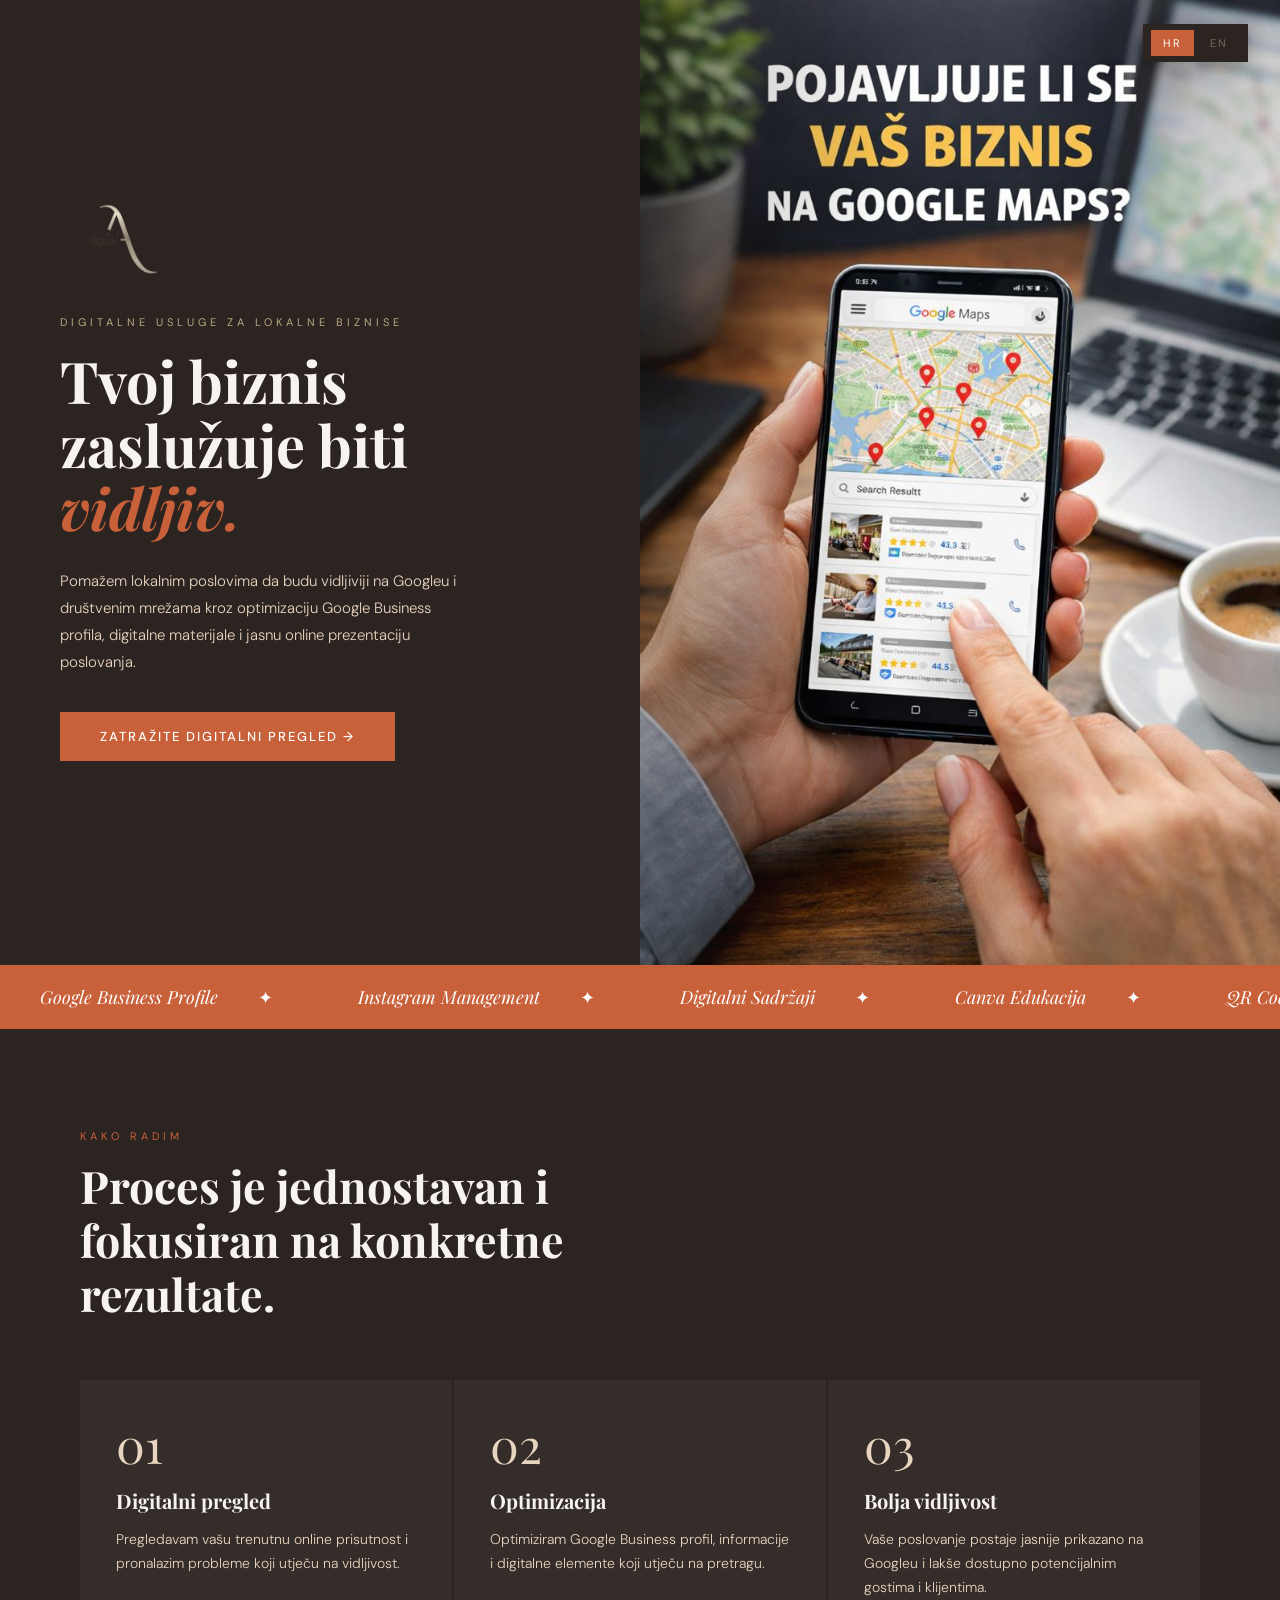
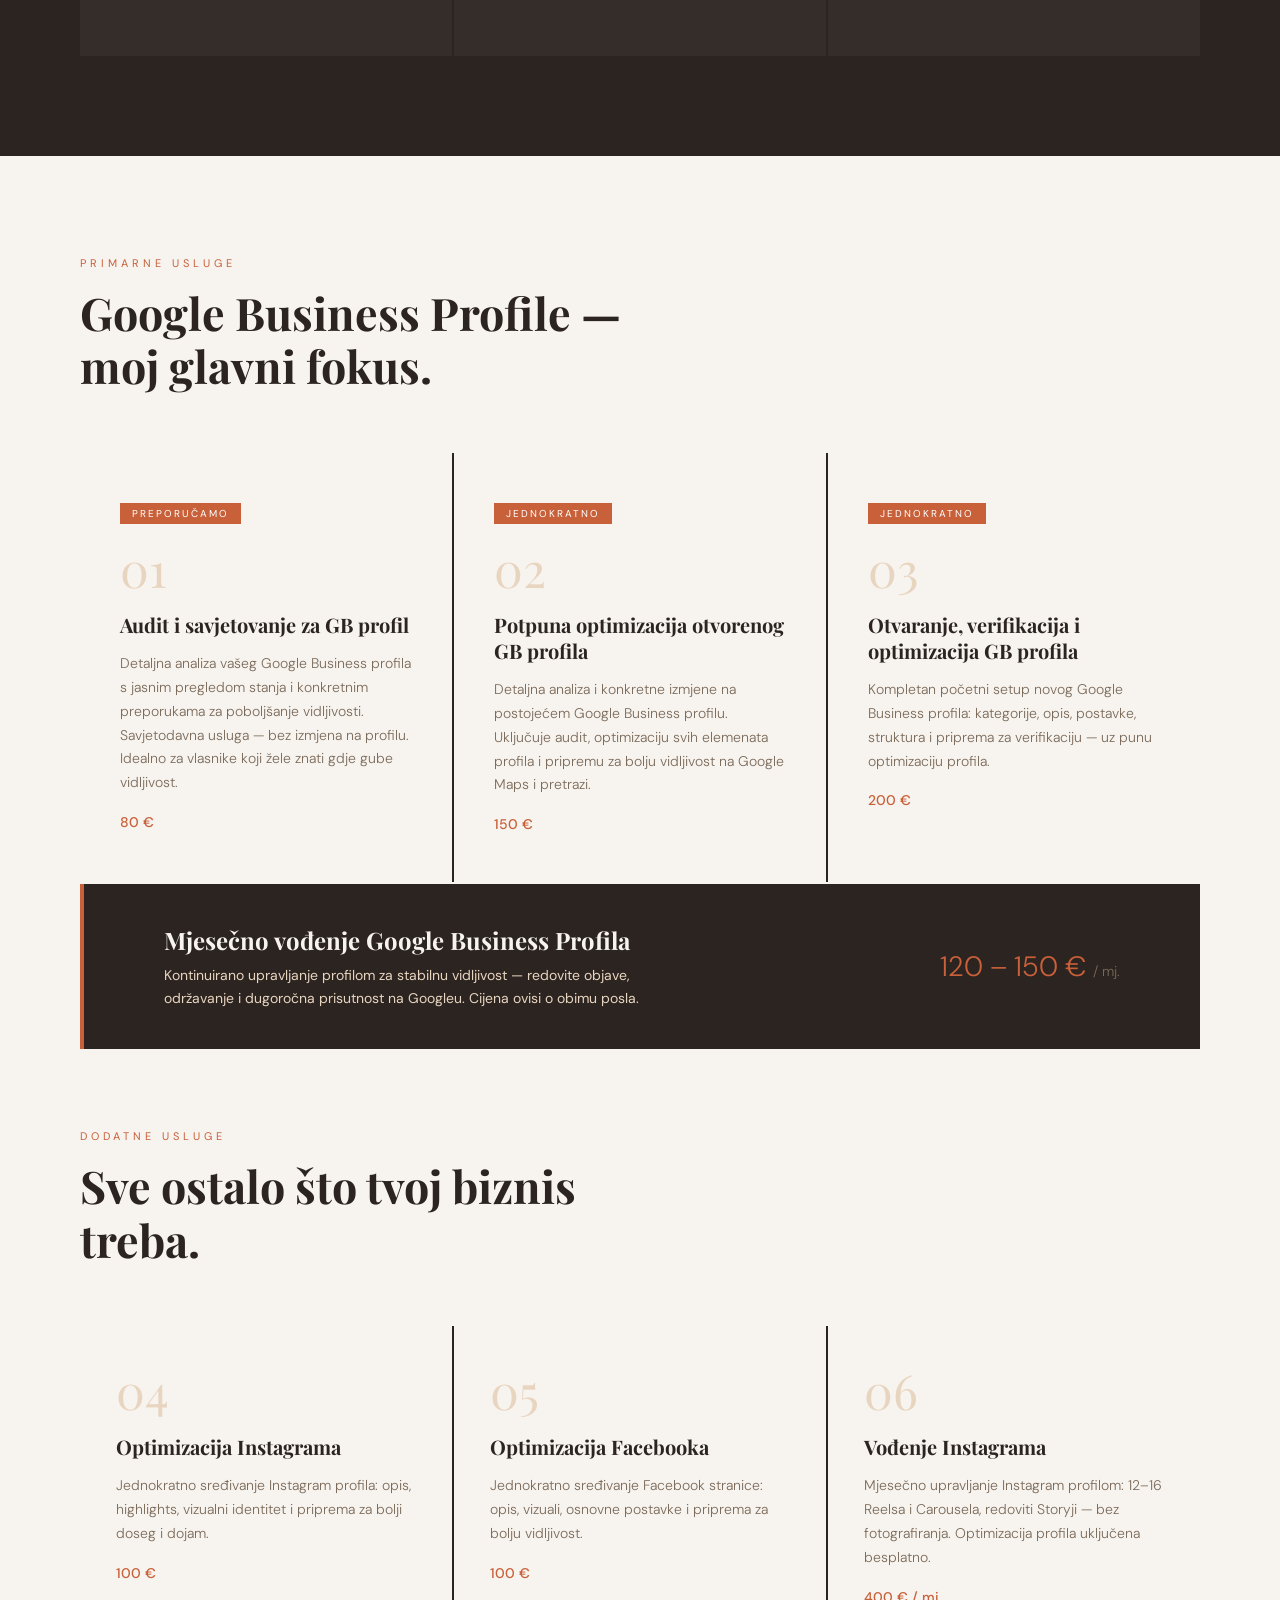
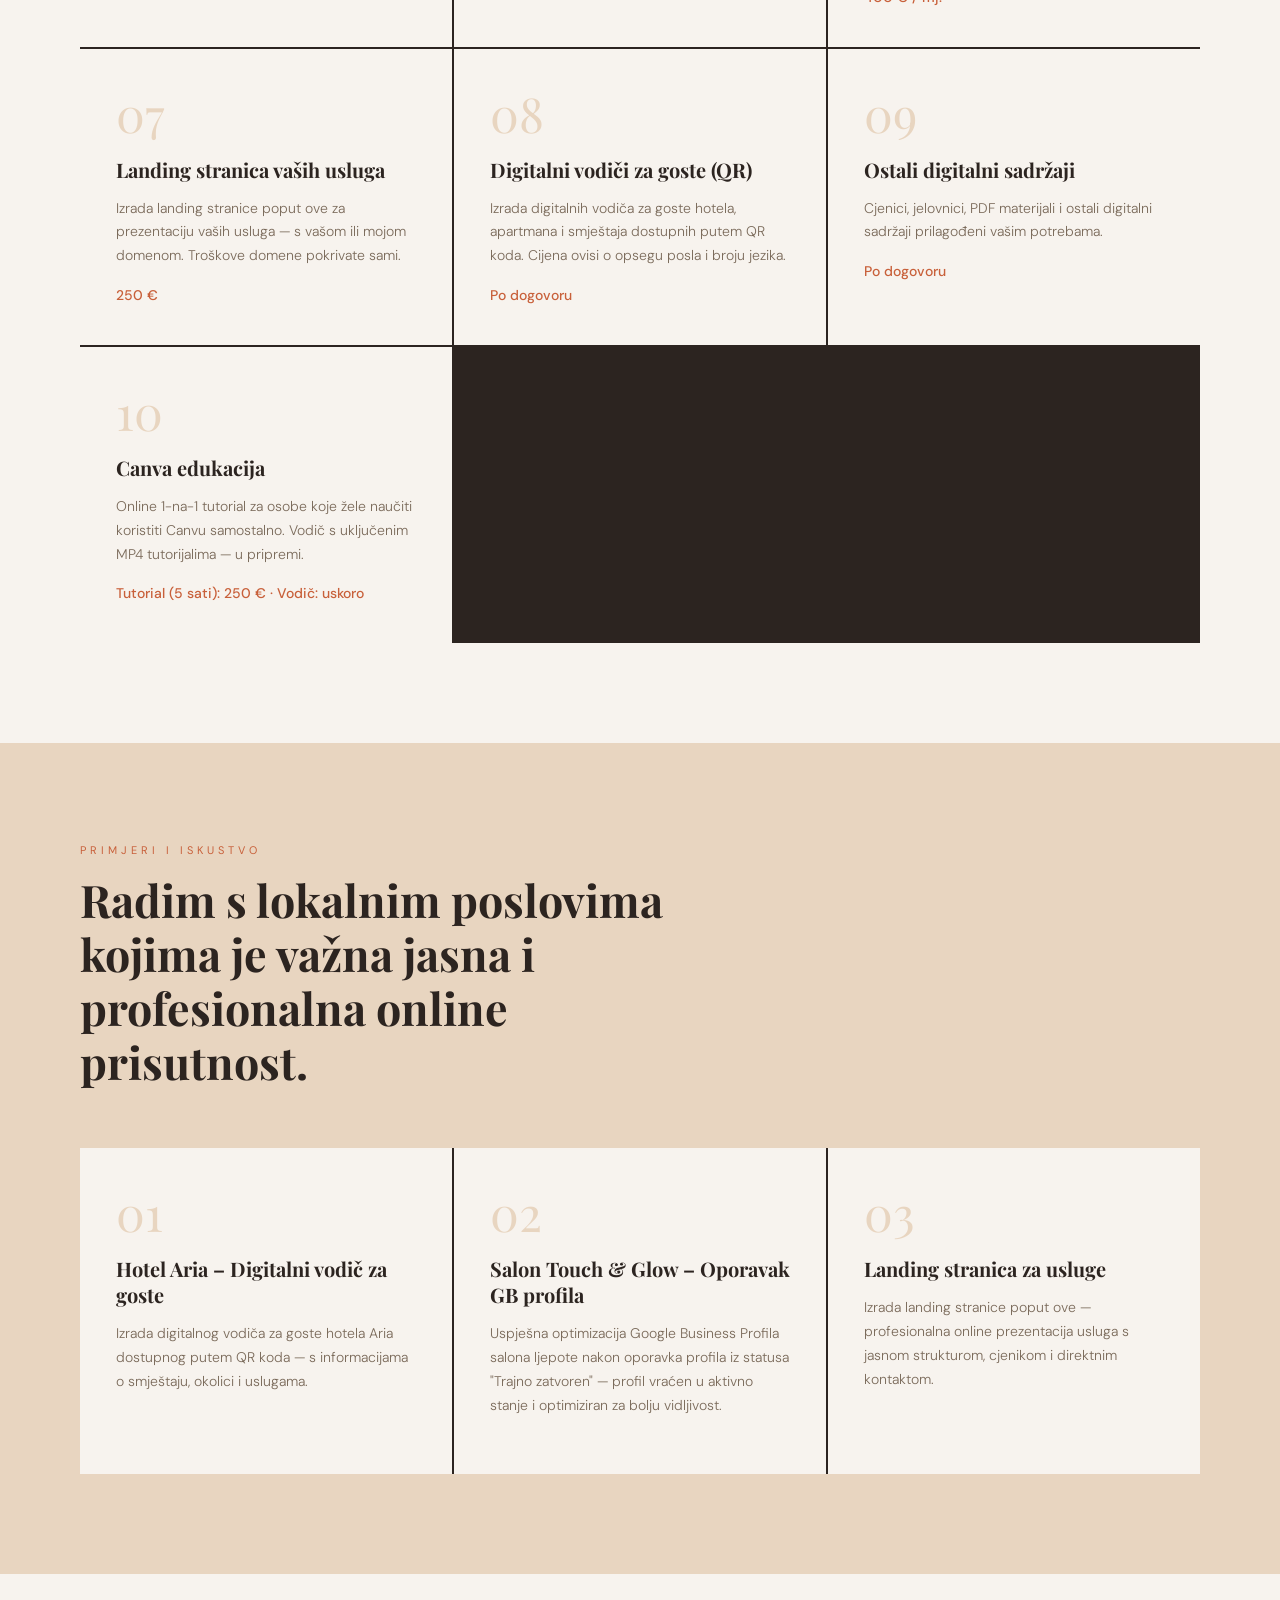
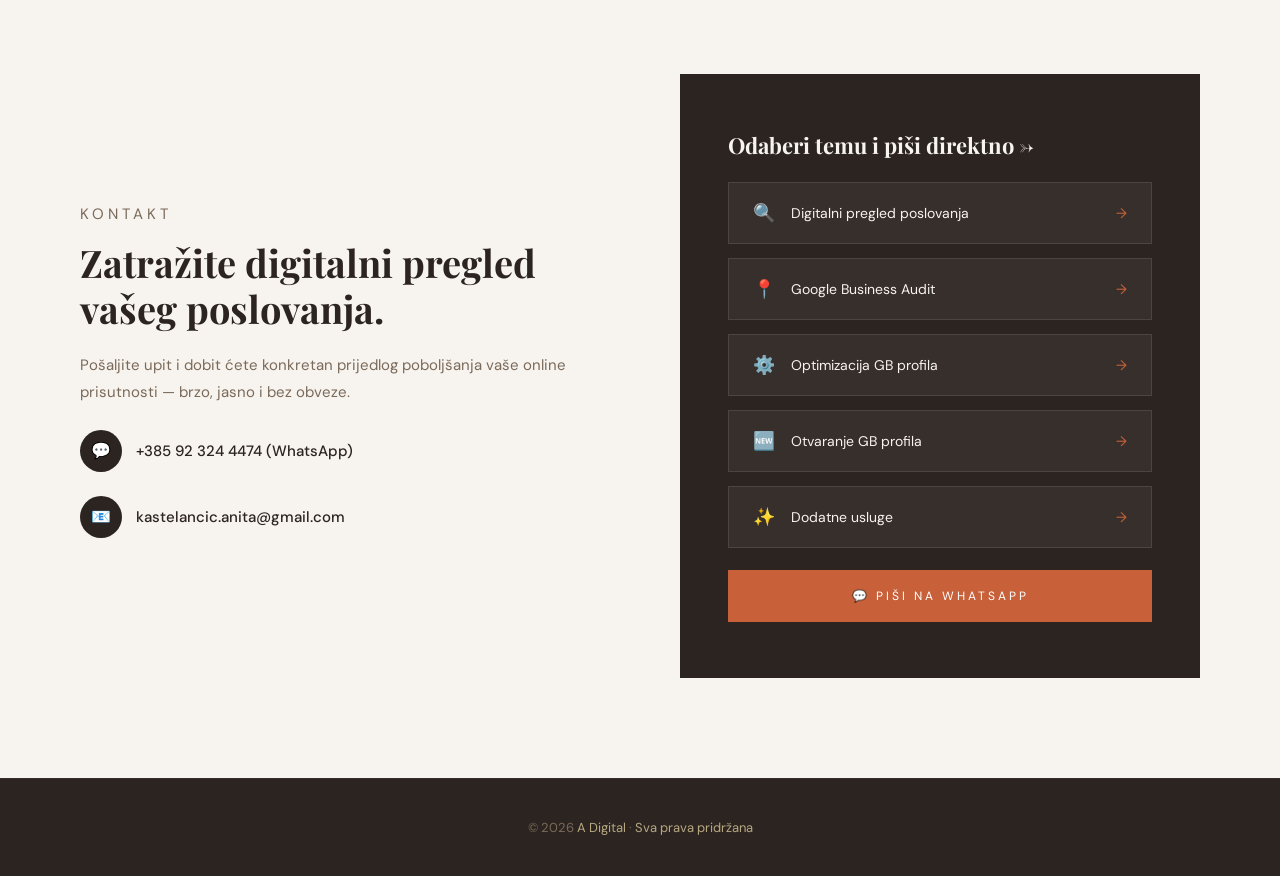
==== index.html @ 877445ab "Update index.html" ====
<!DOCTYPE html>
<html lang="hr">
<head>
<meta charset="UTF-8">
<meta name="viewport" content="width=device-width, initial-scale=1.0">
<title>A Digital | Digitalne usluge za lokalne biznise</title>
<link href="https://fonts.googleapis.com/css2?family=Playfair+Display:ital,wght@0,400;0,700;1,400&family=DM+Sans:wght@300;400;500&display=swap" rel="stylesheet">
<style>
  :root {
    --cream: #F7F3EE;
    --dark: #2C2420;
    --terracotta: #C8603A;
    --warm: #E8D5C0;
    --muted: #7A6A5A;
    --gold: #B8A882;
  }
  * { margin:0; padding:0; box-sizing:border-box; }
  body { font-family:"DM Sans",sans-serif; background:var(--cream); color:var(--dark); overflow-x:hidden; }

  .lang-switcher { position:fixed; top:24px; right:32px; z-index:999; display:flex; gap:4px; background:var(--dark); padding:6px 8px; box-shadow:0 4px 20px rgba(0,0,0,0.3); }
  .lang-btn { background:none; border:none; color:var(--muted); font-family:"DM Sans",sans-serif; font-size:11px; letter-spacing:2px; text-transform:uppercase; cursor:pointer; padding:6px 12px; transition:all 0.2s ease; }
  .lang-btn.active { background:var(--terracotta); color:white; }
  .lang-btn:hover:not(.active) { color:var(--cream); }

  .hero { min-height:100vh; display:grid; grid-template-columns:1fr 1fr; overflow:hidden; }
  .hero-left { background:var(--dark); display:flex; flex-direction:column; justify-content:center; padding:80px 60px; position:relative; animation:slideInLeft 1s ease forwards; }
  .hero-left::after { content:""; position:absolute; right:-40px; top:0; width:80px; height:100%; background:var(--dark); clip-path:polygon(0 0, 0 100%, 100% 100%); z-index:2; }
  .logo-wrap { margin-bottom:36px; opacity:0; animation:fadeUp 0.8s ease 0.2s forwards; }
  .logo-wrap img { height:70px; width:auto; }
  .eyebrow { font-size:11px; letter-spacing:4px; text-transform:uppercase; color:var(--gold); margin-bottom:20px; opacity:0; animation:fadeUp 0.8s ease 0.3s forwards; }
  .hero-title { font-family:"Playfair Display",serif; font-size:clamp(36px,4.5vw,64px); color:var(--cream); line-height:1.1; margin-bottom:28px; opacity:0; animation:fadeUp 0.8s ease 0.5s forwards; }
  .hero-title em { color:var(--terracotta); font-style:italic; }
  .hero-intro { font-size:15px; color:var(--warm); line-height:1.8; max-width:400px; margin-bottom:36px; font-weight:300; opacity:0; animation:fadeUp 0.8s ease 0.7s forwards; }
  .hero-cta { display:inline-block; background:var(--terracotta); color:white; padding:16px 40px; font-size:13px; letter-spacing:2px; text-transform:uppercase; text-decoration:none; font-weight:500; transition:all 0.3s ease; align-self:flex-start; opacity:0; animation:fadeUp 0.8s ease 0.9s forwards; }
  .hero-cta:hover { background:var(--cream); color:var(--dark); }
  .hero-right { position:relative; overflow:hidden; }
  .hero-right img { width:100%; height:100%; object-fit:cover; object-position:center; }
  .hero-right::after { content:""; position:absolute; inset:0; background:linear-gradient(to right, rgba(44,36,32,0.3) 0%, transparent 40%); }

  .strip { background:var(--terracotta); padding:20px 0; overflow:hidden; white-space:nowrap; }
  .strip-inner { display:inline-block; animation:scroll 22s linear infinite; font-family:"Playfair Display",serif; font-size:18px; color:white; font-style:italic; }
  .strip-inner span { margin:0 40px; }
  .strip-inner span::after { content:"✦"; margin-left:40px; font-style:normal; }

  .section { padding:100px 80px; }
  .section-label { font-size:11px; letter-spacing:4px; text-transform:uppercase; color:var(--terracotta); margin-bottom:16px; }
  .section-title { font-family:"Playfair Display",serif; font-size:clamp(28px,3.5vw,46px); line-height:1.2; margin-bottom:60px; max-width:600px; }

  .services-grid { display:grid; grid-template-columns:repeat(3,1fr); gap:2px; background:var(--dark); }
  .service-card { background:var(--cream); padding:40px 36px; transition:all 0.3s ease; position:relative; overflow:hidden; }
  .service-card::before { content:""; position:absolute; bottom:0; left:0; width:0; height:3px; background:var(--terracotta); transition:width 0.4s ease; }
  .service-card:hover::before { width:100%; }
  .service-card:hover { background:var(--dark); color:var(--cream); }
  .service-card:hover .service-desc { color:var(--warm); }
  .service-card:hover .service-num { color:var(--terracotta); }
  .service-num { font-family:"Playfair Display",serif; font-size:48px; color:var(--warm); line-height:1; margin-bottom:20px; transition:color 0.3s; }
  .service-name { font-family:"Playfair Display",serif; font-size:20px; margin-bottom:14px; line-height:1.3; }
  .service-desc { font-size:14px; line-height:1.7; color:var(--muted); font-weight:300; transition:color 0.3s; margin-bottom:16px; }
  .service-price { font-size:14px; color:var(--terracotta); font-weight:500; }

  .primary-grid { display:grid; grid-template-columns:repeat(3,1fr); gap:2px; background:var(--dark); margin-bottom:2px; }
  .primary-card { background:var(--cream); padding:48px 40px; transition:all 0.3s ease; position:relative; overflow:hidden; }
  .primary-card::before { content:""; position:absolute; bottom:0; left:0; width:0; height:3px; background:var(--terracotta); transition:width 0.4s ease; }
  .primary-card:hover::before { width:100%; }
  .primary-card:hover { background:var(--dark); color:var(--cream); }
  .primary-card:hover .service-desc { color:var(--warm); }
  .primary-card:hover .service-num { color:var(--terracotta); }
  .primary-badge { display:inline-block; background:var(--terracotta); color:white; font-size:10px; letter-spacing:2px; text-transform:uppercase; padding:4px 12px; margin-bottom:20px; }

  .monthly-highlight { background:var(--dark); padding:40px 80px; display:flex; justify-content:space-between; align-items:center; flex-wrap:wrap; gap:24px; border-left:4px solid var(--terracotta); margin-bottom:2px; }
  .monthly-highlight h3 { font-family:"Playfair Display",serif; font-size:24px; color:var(--cream); }
  .monthly-highlight p { font-size:14px; color:var(--warm); margin-top:8px; max-width:500px; line-height:1.6; }
  .monthly-price { font-size:28px; color:var(--terracotta); font-weight:300; white-space:nowrap; }
  .monthly-price span { font-size:14px; color:var(--muted); }

  .dark-grid { display:grid; grid-template-columns:repeat(3,1fr); gap:2px; background:var(--dark); }
  .dark-card { background:rgba(255,255,255,0.04); padding:40px 36px; transition:all 0.3s ease; position:relative; overflow:hidden; }
  .dark-card::before { content:""; position:absolute; bottom:0; left:0; width:0; height:3px; background:var(--terracotta); transition:width 0.4s ease; }
  .dark-card:hover::before { width:100%; }
  .dark-card:hover { background:rgba(255,255,255,0.08); }
  .dark-card .service-desc { color:var(--warm); }

  .contact-section { padding:100px 80px; display:grid; grid-template-columns:1fr 1fr; gap:80px; align-items:center; }
  .contact-info h3 { font-family:"Playfair Display",serif; font-size:38px; line-height:1.2; margin-bottom:20px; }
  .contact-info p { color:var(--muted); font-size:15px; line-height:1.8; margin-bottom:12px; }
  .contact-detail { display:flex; align-items:center; gap:14px; font-size:15px; margin-bottom:12px; }
  .contact-detail .ci-icon { width:42px; height:42px; background:var(--dark); border-radius:50%; display:flex; align-items:center; justify-content:center; font-size:16px; flex-shrink:0; }
  .contact-detail a { color:var(--dark); text-decoration:none; font-weight:500; }
  .contact-detail a:hover { color:var(--terracotta); }
  .contact-form { background:var(--dark); padding:56px 48px; display:flex; flex-direction:column; gap:14px; }
  .form-title { font-family:"Playfair Display",serif; font-size:22px; color:var(--cream); margin-bottom:8px; }
  .wa-link { display:flex; align-items:center; gap:16px; background:rgba(255,255,255,0.05); border:1px solid rgba(255,255,255,0.1); padding:18px 24px; color:var(--cream); text-decoration:none; transition:border-color 0.3s; font-size:14px; }
  .wa-link:hover { border-color:var(--terracotta); }
  .wa-link .arrow { margin-left:auto; color:var(--terracotta); }
  .wa-main { display:block; text-align:center; background:var(--terracotta); color:white; padding:18px; font-size:12px; letter-spacing:3px; text-transform:uppercase; text-decoration:none; margin-top:8px; transition:all 0.3s; }
  .wa-main:hover { background:var(--cream); color:var(--dark); }

  footer { background:var(--dark); color:var(--muted); text-align:center; padding:40px; font-size:13px; border-top:1px solid rgba(255,255,255,0.05); }
  footer span { color:var(--gold); }

  @keyframes slideInLeft { from { opacity:0; transform:translateX(-30px); } to { opacity:1; transform:translateX(0); } }
  @keyframes fadeUp { from { opacity:0; transform:translateY(20px); } to { opacity:1; transform:translateY(0); } }
  @keyframes scroll { from { transform:translateX(0); } to { transform:translateX(-50%); } }

  @media (max-width:900px) {
    .hero { grid-template-columns:1fr; position:relative; }
    .hero-right { position:absolute; inset:0; z-index:0; display:block !important; }
    .hero-right img { width:100%; height:100%; object-fit:cover; }
    .hero-right::after { content:""; position:absolute; inset:0; background:rgba(44,36,32,0.82); }
    .hero-left { position:relative; z-index:1; padding:100px 28px 60px; }
    .hero-left::after { display:none; }
    .primary-grid, .services-grid, .dark-grid { grid-template-columns:1fr; }
    .contact-section { grid-template-columns:1fr; }
    .monthly-highlight { padding:32px 24px; flex-direction:column; }
    .section { padding:60px 24px; }
    .contact-section { padding:60px 24px; }
    .lang-switcher { top:16px; right:16px; }
  }
</style>
</head>
<body>

<div class="lang-switcher">
  <button class="lang-btn active" onclick="setLang('hr')">HR</button>
  <button class="lang-btn" onclick="setLang('en')">EN</button>
</div>

<!-- HERO -->
<section class="hero">
  <div class="hero-left">
    <div class="logo-wrap"><img src="[data-uri]" alt="A Digital logo"></div>
    <p class="eyebrow" data-hr="Digitalne usluge za lokalne biznise" data-en="Digital services for local businesses">Digitalne usluge za lokalne biznise</p>
    <h1 class="hero-title" data-hr="Tvoj biznis<br>zaslužuje biti<br><em>vidljiv.</em>" data-en="Your business<br>deserves to be<br><em>visible.</em>">Tvoj biznis<br>zaslužuje biti<br><em>vidljiv.</em></h1>
    <p class="hero-intro" data-hr="Pomažem lokalnim poslovima da budu vidljiviji na Googleu i društvenim mrežama kroz optimizaciju Google Business profila, digitalne materijale i jasnu online prezentaciju poslovanja." data-en="I help local businesses become more visible on Google and social media through Google Business Profile optimisation, digital materials and clear online business presentation.">Pomažem lokalnim poslovima da budu vidljiviji na Googleu i društvenim mrežama kroz optimizaciju Google Business profila, digitalne materijale i jasnu online prezentaciju poslovanja.</p>
    <a href="https://wa.me/385923244474?text=Zdravo!%20Zanima%20me%20digitalni%20pregled%20mog%20poslovanja." data-en-href="https://wa.me/385923244474?text=Hello!%20I%27m%20interested%20in%20a%20digital%20review%20of%20my%20business." target="_blank" class="hero-cta" data-hr="Zatražite digitalni pregled →" data-en="Request a digital review →">Zatražite digitalni pregled →</a>
  </div>
  <div class="hero-right">
    <img src="[data-uri]" alt="Google Maps na mobitelu">
  </div>
</section>

<!-- STRIP -->
<div class="strip">
  <div class="strip-inner">
    <span data-hr="Google Business Profile" data-en="Google Business Profile">Google Business Profile</span>
    <span data-hr="Instagram Management" data-en="Instagram Management">Instagram Management</span>
    <span data-hr="Digitalni Sadržaji" data-en="Digital Content">Digitalni Sadržaji</span>
    <span data-hr="Canva Edukacija" data-en="Canva Education">Canva Edukacija</span>
    <span data-hr="QR Code Materijali" data-en="QR Code Materials">QR Code Materijali</span>
    <span data-hr="Google Business Profile" data-en="Google Business Profile">Google Business Profile</span>
    <span data-hr="Instagram Management" data-en="Instagram Management">Instagram Management</span>
    <span data-hr="Digitalni Sadržaji" data-en="Digital Content">Digitalni Sadržaji</span>
    <span data-hr="Canva Edukacija" data-en="Canva Education">Canva Edukacija</span>
    <span data-hr="QR Code Materijali" data-en="QR Code Materials">QR Code Materijali</span>
  </div>
</div>

<!-- KAKO RADIM -->
<section class="section" style="background:var(--dark); color:var(--cream);">
  <p class="section-label" style="color:var(--terracotta);" data-hr="Kako radim" data-en="How I work">Kako radim</p>
  <h2 class="section-title" style="color:var(--cream);" data-hr="Proces je jednostavan i fokusiran na konkretne rezultate." data-en="The process is simple and focused on concrete results.">Proces je jednostavan i fokusiran na konkretne rezultate.</h2>
  <div class="dark-grid">
    <div class="dark-card">
      <div class="service-num">01</div>
      <h3 class="service-name" style="color:var(--cream);" data-hr="Digitalni pregled" data-en="Digital review">Digitalni pregled</h3>
      <p class="service-desc" data-hr="Pregledavam vašu trenutnu online prisutnost i pronalazim probleme koji utječu na vidljivost." data-en="I review your current online presence and identify issues that affect your visibility.">Pregledavam vašu trenutnu online prisutnost i pronalazim probleme koji utječu na vidljivost.</p>
    </div>
    <div class="dark-card">
      <div class="service-num">02</div>
      <h3 class="service-name" style="color:var(--cream);" data-hr="Optimizacija" data-en="Optimisation">Optimizacija</h3>
      <p class="service-desc" data-hr="Optimiziram Google Business profil, informacije i digitalne elemente koji utječu na pretragu." data-en="I optimise your Google Business profile, information and digital elements that affect search results.">Optimiziram Google Business profil, informacije i digitalne elemente koji utječu na pretragu.</p>
    </div>
    <div class="dark-card">
      <div class="service-num">03</div>
      <h3 class="service-name" style="color:var(--cream);" data-hr="Bolja vidljivost" data-en="Better visibility">Bolja vidljivost</h3>
      <p class="service-desc" data-hr="Vaše poslovanje postaje jasnije prikazano na Googleu i lakše dostupno potencijalnim gostima i klijentima." data-en="Your business becomes more clearly displayed on Google and more easily accessible to potential guests and clients.">Vaše poslovanje postaje jasnije prikazano na Googleu i lakše dostupno potencijalnim gostima i klijentima.</p>
    </div>
  </div>
</section>

<!-- PRIMARNE USLUGE -->
<section class="section" id="usluge">
  <p class="section-label" data-hr="Primarne usluge" data-en="Primary services">Primarne usluge</p>
  <h2 class="section-title" data-hr="Google Business Profile —<br>moj glavni fokus." data-en="Google Business Profile —<br>my main focus.">Google Business Profile —<br>moj glavni fokus.</h2>

  <div class="primary-grid">
    <div class="primary-card">
      <span class="primary-badge" data-hr="Preporučamo" data-en="Recommended">Preporučamo</span>
      <div class="service-num">01</div>
      <h3 class="service-name" data-hr="Audit i savjetovanje za GB profil" data-en="GB profile audit & consultation">Audit i savjetovanje za GB profil</h3>
      <p class="service-desc" data-hr="Detaljna analiza vašeg Google Business profila s jasnim pregledom stanja i konkretnim preporukama za poboljšanje vidljivosti. Savjetodavna usluga — bez izmjena na profilu. Idealno za vlasnike koji žele znati gdje gube vidljivost." data-en="Detailed analysis of your Google Business profile with a clear overview and concrete recommendations for improving visibility. Advisory service — no changes to profile. Ideal for owners who want to know where they are losing visibility.">Detaljna analiza vašeg Google Business profila s jasnim pregledom stanja i konkretnim preporukama za poboljšanje vidljivosti. Savjetodavna usluga — bez izmjena na profilu. Idealno za vlasnike koji žele znati gdje gube vidljivost.</p>
      <span class="service-price">80 €</span>
    </div>
    <div class="primary-card">
      <span class="primary-badge" data-hr="Jednokratno" data-en="One-time">Jednokratno</span>
      <div class="service-num">02</div>
      <h3 class="service-name" data-hr="Potpuna optimizacija otvorenog GB profila" data-en="Full optimisation of existing GB profile">Potpuna optimizacija otvorenog GB profila</h3>
      <p class="service-desc" data-hr="Detaljna analiza i konkretne izmjene na postojećem Google Business profilu. Uključuje audit, optimizaciju svih elemenata profila i pripremu za bolju vidljivost na Google Maps i pretrazi." data-en="Detailed analysis and concrete changes to your existing Google Business profile. Includes audit, optimisation of all profile elements and preparation for better visibility on Google Maps and Search.">Detaljna analiza i konkretne izmjene na postojećem Google Business profilu. Uključuje audit, optimizaciju svih elemenata profila i pripremu za bolju vidljivost na Google Maps i pretrazi.</p>
      <span class="service-price">150 €</span>
    </div>
    <div class="primary-card">
      <span class="primary-badge" data-hr="Jednokratno" data-en="One-time">Jednokratno</span>
      <div class="service-num">03</div>
      <h3 class="service-name" data-hr="Otvaranje, verifikacija i optimizacija GB profila" data-en="GB profile setup, verification & optimisation">Otvaranje, verifikacija i optimizacija GB profila</h3>
      <p class="service-desc" data-hr="Kompletan početni setup novog Google Business profila: kategorije, opis, postavke, struktura i priprema za verifikaciju — uz punu optimizaciju profila." data-en="Complete initial setup of a new Google Business profile: categories, description, settings, structure and preparation for verification — including full profile optimisation.">Kompletan početni setup novog Google Business profila: kategorije, opis, postavke, struktura i priprema za verifikaciju — uz punu optimizaciju profila.</p>
      <span class="service-price">200 €</span>
    </div>
  </div>

  <div class="monthly-highlight">
    <div>
      <h3 data-hr="Mjesečno vođenje Google Business Profila" data-en="Monthly Google Business Profile management">Mjesečno vođenje Google Business Profila</h3>
      <p data-hr="Kontinuirano upravljanje profilom za stabilnu vidljivost — redovite objave, održavanje i dugoročna prisutnost na Googleu. Cijena ovisi o obimu posla." data-en="Ongoing profile management for stable visibility — regular posts, maintenance and long-term Google presence. Price depends on scope of work.">Kontinuirano upravljanje profilom za stabilnu vidljivost — redovite objave, održavanje i dugoročna prisutnost na Googleu. Cijena ovisi o obimu posla.</p>
    </div>
    <div class="monthly-price">120 – 150 € <span data-hr="/ mj." data-en="/ mo.">/&nbsp;mj.</span></div>
  </div>

  <p class="section-label" style="margin-top:80px;" data-hr="Dodatne usluge" data-en="Additional services">Dodatne usluge</p>
  <h2 class="section-title" data-hr="Sve ostalo što tvoj biznis treba." data-en="Everything else your business needs.">Sve ostalo što tvoj biznis treba.</h2>

  <div class="services-grid">
    <div class="service-card">
      <div class="service-num">04</div>
      <h3 class="service-name" data-hr="Optimizacija Instagrama" data-en="Instagram optimisation">Optimizacija Instagrama</h3>
      <p class="service-desc" data-hr="Jednokratno sređivanje Instagram profila: opis, highlights, vizualni identitet i priprema za bolji doseg i dojam." data-en="One-time Instagram profile tidy-up: bio, highlights, visual identity and preparation for better reach and impression.">Jednokratno sređivanje Instagram profila: opis, highlights, vizualni identitet i priprema za bolji doseg i dojam.</p>
      <span class="service-price">100 €</span>
    </div>
    <div class="service-card">
      <div class="service-num">05</div>
      <h3 class="service-name" data-hr="Optimizacija Facebooka" data-en="Facebook optimisation">Optimizacija Facebooka</h3>
      <p class="service-desc" data-hr="Jednokratno sređivanje Facebook stranice: opis, vizuali, osnovne postavke i priprema za bolju vidljivost." data-en="One-time Facebook page tidy-up: description, visuals, basic settings and preparation for better visibility.">Jednokratno sređivanje Facebook stranice: opis, vizuali, osnovne postavke i priprema za bolju vidljivost.</p>
      <span class="service-price">100 €</span>
    </div>
    <div class="service-card">
      <div class="service-num">06</div>
      <h3 class="service-name" data-hr="Vođenje Instagrama" data-en="Instagram management">Vođenje Instagrama</h3>
      <p class="service-desc" data-hr="Mjesečno upravljanje Instagram profilom: 12–16 Reelsa i Carousela, redoviti Storyji — bez fotografiranja. Optimizacija profila uključena besplatno." data-en="Monthly Instagram profile management: 12–16 Reels and Carousels, regular Stories — no photography. Profile optimisation included free.">Mjesečno upravljanje Instagram profilom: 12–16 Reelsa i Carousela, redoviti Storyji — bez fotografiranja. Optimizacija profila uključena besplatno.</p>
      <span class="service-price" data-hr="400 € / mj." data-en="400 € / mo.">400 € / mj.</span>
    </div>
    <div class="service-card">
      <div class="service-num">07</div>
      <h3 class="service-name" data-hr="Landing stranica vaših usluga" data-en="Landing page for your services">Landing stranica vaših usluga</h3>
      <p class="service-desc" data-hr="Izrada landing stranice poput ove za prezentaciju vaših usluga — s vašom ili mojom domenom. Troškove domene pokrivate sami." data-en="Creating a landing page like this one for presenting your services — with your domain or mine. Domain costs are covered by you.">Izrada landing stranice poput ove za prezentaciju vaših usluga — s vašom ili mojom domenom. Troškove domene pokrivate sami.</p>
      <span class="service-price">250 €</span>
    </div>
    <div class="service-card">
      <div class="service-num">08</div>
      <h3 class="service-name" data-hr="Digitalni vodiči za goste (QR)" data-en="Digital guest guides (QR)">Digitalni vodiči za goste (QR)</h3>
      <p class="service-desc" data-hr="Izrada digitalnih vodiča za goste hotela, apartmana i smještaja dostupnih putem QR koda. Cijena ovisi o opsegu posla i broju jezika." data-en="Creating digital guides for hotel, apartment and accommodation guests, accessible via QR code. Price depends on scope and number of languages.">Izrada digitalnih vodiča za goste hotela, apartmana i smještaja dostupnih putem QR koda. Cijena ovisi o opsegu posla i broju jezika.</p>
      <span class="service-price" data-hr="Po dogovoru" data-en="On request">Po dogovoru</span>
    </div>
    <div class="service-card">
      <div class="service-num">09</div>
      <h3 class="service-name" data-hr="Ostali digitalni sadržaji" data-en="Other digital content">Ostali digitalni sadržaji</h3>
      <p class="service-desc" data-hr="Cjenici, jelovnici, PDF materijali i ostali digitalni sadržaji prilagođeni vašim potrebama." data-en="Price lists, menus, PDF materials and other digital content tailored to your needs.">Cjenici, jelovnici, PDF materijali i ostali digitalni sadržaji prilagođeni vašim potrebama.</p>
      <span class="service-price" data-hr="Po dogovoru" data-en="On request">Po dogovoru</span>
    </div>
    <div class="service-card">
      <div class="service-num">10</div>
      <h3 class="service-name" data-hr="Canva edukacija" data-en="Canva education">Canva edukacija</h3>
      <p class="service-desc" data-hr="Online 1-na-1 tutorial za osobe koje žele naučiti koristiti Canvu samostalno. Vodič s uključenim MP4 tutorijalima — u pripremi." data-en="Online 1-on-1 tutorial for people who want to learn Canva independently. Guide with included MP4 tutorials — coming soon.">Online 1-na-1 tutorial za osobe koje žele naučiti koristiti Canvu samostalno. Vodič s uključenim MP4 tutorijalima — u pripremi.</p>
      <span class="service-price" data-hr="Tutorial (5 sati): 250 € · Vodič: uskoro" data-en="Tutorial (5 hrs): 250 € · Guide: coming soon">Tutorial (5 sati): 250 € · Vodič: uskoro</span>
    </div>
  </div>
</section>

<!-- PRIMJERI I ISKUSTVO -->
<section class="section" style="background:var(--warm);" id="primjeri">
  <p class="section-label" data-hr="Primjeri i iskustvo" data-en="Examples & experience">Primjeri i iskustvo</p>
  <h2 class="section-title" data-hr="Radim s lokalnim poslovima kojima je važna jasna i profesionalna online prisutnost." data-en="I work with local businesses for whom a clear and professional online presence matters.">Radim s lokalnim poslovima kojima je važna jasna i profesionalna online prisutnost.</h2>
  <div class="services-grid">
    <div class="service-card">
      <div class="service-num">01</div>
      <h3 class="service-name" data-hr="Hotel Aria – Digitalni vodič za goste" data-en="Hotel Aria – Digital guest guide">Hotel Aria – Digitalni vodič za goste</h3>
      <p class="service-desc" data-hr="Izrada digitalnog vodiča za goste hotela Aria dostupnog putem QR koda — s informacijama o smještaju, okolici i uslugama." data-en="Creating a digital guest guide for Hotel Aria, accessible via QR code — with information about accommodation, surroundings and services.">Izrada digitalnog vodiča za goste hotela Aria dostupnog putem QR koda — s informacijama o smještaju, okolici i uslugama.</p>
    </div>
    <div class="service-card">
      <div class="service-num">02</div>
      <h3 class="service-name" data-hr="Salon Touch & Glow – Oporavak GB profila" data-en="Touch & Glow Salon – GB profile recovery">Salon Touch & Glow – Oporavak GB profila</h3>
      <p class="service-desc" data-hr='Uspješna optimizacija Google Business Profila salona ljepote nakon oporavka profila iz statusa "Trajno zatvoren" — profil vraćen u aktivno stanje i optimiziran za bolju vidljivost.' data-en='Successful Google Business Profile optimisation for a beauty salon after recovering the profile from "Permanently closed" status — profile restored and optimised for better visibility.'>Uspješna optimizacija Google Business Profila salona ljepote nakon oporavka profila iz statusa "Trajno zatvoren" — profil vraćen u aktivno stanje i optimiziran za bolju vidljivost.</p>
    </div>
    <div class="service-card">
      <div class="service-num">03</div>
      <h3 class="service-name" data-hr="Landing stranica za usluge" data-en="Landing page for services">Landing stranica za usluge</h3>
      <p class="service-desc" data-hr="Izrada landing stranice poput ove — profesionalna online prezentacija usluga s jasnom strukturom, cjenikom i direktnim kontaktom." data-en="Creating a landing page like this one — professional online presentation of services with clear structure, pricing and direct contact.">Izrada landing stranice poput ove — profesionalna online prezentacija usluga s jasnom strukturom, cjenikom i direktnim kontaktom.</p>
    </div>
  </div>
</section>

<!-- KONTAKT -->
<section class="contact-section" id="kontakt" style="background:var(--cream);">
  <div class="contact-info">
    <p class="section-label" data-hr="Kontakt" data-en="Contact">Kontakt</p>
    <h3 data-hr="Zatražite digitalni pregled vašeg poslovanja." data-en="Request a digital review of your business.">Zatražite digitalni pregled vašeg poslovanja.</h3>
    <p data-hr="Pošaljite upit i dobit ćete konkretan prijedlog poboljšanja vaše online prisutnosti — brzo, jasno i bez obveze." data-en="Send an enquiry and receive a concrete proposal for improving your online presence — quickly, clearly and without obligation.">Pošaljite upit i dobit ćete konkretan prijedlog poboljšanja vaše online prisutnosti — brzo, jasno i bez obveze.</p>
    <div style="margin-top:24px; display:flex; flex-direction:column; gap:12px;">
      <div class="contact-detail">
        <div class="ci-icon">💬</div>
        <a href="https://wa.me/385923244474" target="_blank">+385 92 324 4474 (WhatsApp)</a>
      </div>
      <div class="contact-detail">
        <div class="ci-icon">📧</div>
        <a href="mailto:kastelancic.anita@gmail.com">kastelancic.anita@gmail.com</a>
      </div>
    </div>
  </div>
  <div class="contact-form">
    <h4 class="form-title" data-hr="Odaberi temu i piši direktno →" data-en="Choose a topic and write directly →">Odaberi temu i piši direktno →</h4>
    <a href="https://wa.me/385923244474?text=Zdravo!%20Zanima%20me%20digitalni%20pregled%20mog%20poslovanja." data-en-href="https://wa.me/385923244474?text=Hello!%20I%27m%20interested%20in%20a%20digital%20review%20of%20my%20business." target="_blank" class="wa-link">
      <span style="font-size:18px;">🔍</span>
      <span data-hr="Digitalni pregled poslovanja" data-en="Digital business review">Digitalni pregled poslovanja</span>
      <span class="arrow">→</span>
    </a>
    <a href="https://wa.me/385923244474?text=Zdravo!%20Zanima%20me%20GB%20Audit." data-en-href="https://wa.me/385923244474?text=Hello!%20I%27m%20interested%20in%20GB%20Audit." target="_blank" class="wa-link">
      <span style="font-size:18px;">📍</span>
      <span data-hr="Google Business Audit" data-en="Google Business Audit">Google Business Audit</span>
      <span class="arrow">→</span>
    </a>
    <a href="https://wa.me/385923244474?text=Zdravo!%20Zanima%20me%20optimizacija%20GB%20profila." data-en-href="https://wa.me/385923244474?text=Hello!%20I%27m%20interested%20in%20GB%20profile%20optimisation." target="_blank" class="wa-link">
      <span style="font-size:18px;">⚙️</span>
      <span data-hr="Optimizacija GB profila" data-en="GB profile optimisation">Optimizacija GB profila</span>
      <span class="arrow">→</span>
    </a>
    <a href="https://wa.me/385923244474?text=Zdravo!%20Zanima%20me%20otvaranje%20GB%20profila." data-en-href="https://wa.me/385923244474?text=Hello!%20I%27m%20interested%20in%20GB%20profile%20setup." target="_blank" class="wa-link">
      <span style="font-size:18px;">🆕</span>
      <span data-hr="Otvaranje GB profila" data-en="GB profile setup">Otvaranje GB profila</span>
      <span class="arrow">→</span>
    </a>
    <a href="https://wa.me/385923244474?text=Zdravo!%20Zanima%20me%20neka%20od%20dodatnih%20usluga." data-en-href="https://wa.me/385923244474?text=Hello!%20I%27m%20interested%20in%20one%20of%20the%20additional%20services." target="_blank" class="wa-link">
      <span style="font-size:18px;">✨</span>
      <span data-hr="Dodatne usluge" data-en="Additional services">Dodatne usluge</span>
      <span class="arrow">→</span>
    </a>
    <a href="https://wa.me/385923244474?text=Zdravo!%20Zanima%20me%20op%C4%87enito%20suradnja%20s%20A%20Digital." data-en-href="https://wa.me/385923244474?text=Hello!%20I%27m%20generally%20interested%20in%20working%20with%20A%20Digital." target="_blank" class="wa-main" data-hr="💬 Piši na WhatsApp" data-en="💬 Write on WhatsApp">💬 Piši na WhatsApp</a>
  </div>
</section>

<footer>
  <p>© 2026 <span>A Digital</span> · <span data-hr="Sva prava pridržana" data-en="All rights reserved">Sva prava pridržana</span></p>
</footer>

</script>
  <script>
function setLang(lang) {
  // 1. Mijenja sav tekst koji ima data-en i data-hr
  document.querySelectorAll("[data-hr][data-en]").forEach(el => {
    const text = el.getAttribute("data-" + lang);
    if (text) el.innerHTML = text;
  });

  // 2. Mijenja linkove (npr. WhatsApp za engleski)
  document.querySelectorAll("[data-en-href]").forEach(el => {
    if (lang === "en") {
      const enHref = el.getAttribute("data-en-href");
      if (enHref) el.setAttribute("href", enHref);
    } else {
      const hrHref = el.getAttribute("data-hr-href") || el.getAttribute("href");
      el.setAttribute("href", hrHref);
    }
  });

  // 3. Mijenja naslov u tabu preglednika
  document.title = lang === "en" ? "A Digital - Digital Marketing Services" : "A Digital - Usluge digitalnog marketinga";
  
  // 4. Označava koji je gumb (HR/EN) trenutno aktivan
  document.querySelectorAll(".lang-btn").forEach(btn => {
    btn.classList.toggle("active", btn.textContent.toLowerCase() === lang);
  });
}
</script>
</body>
</html>
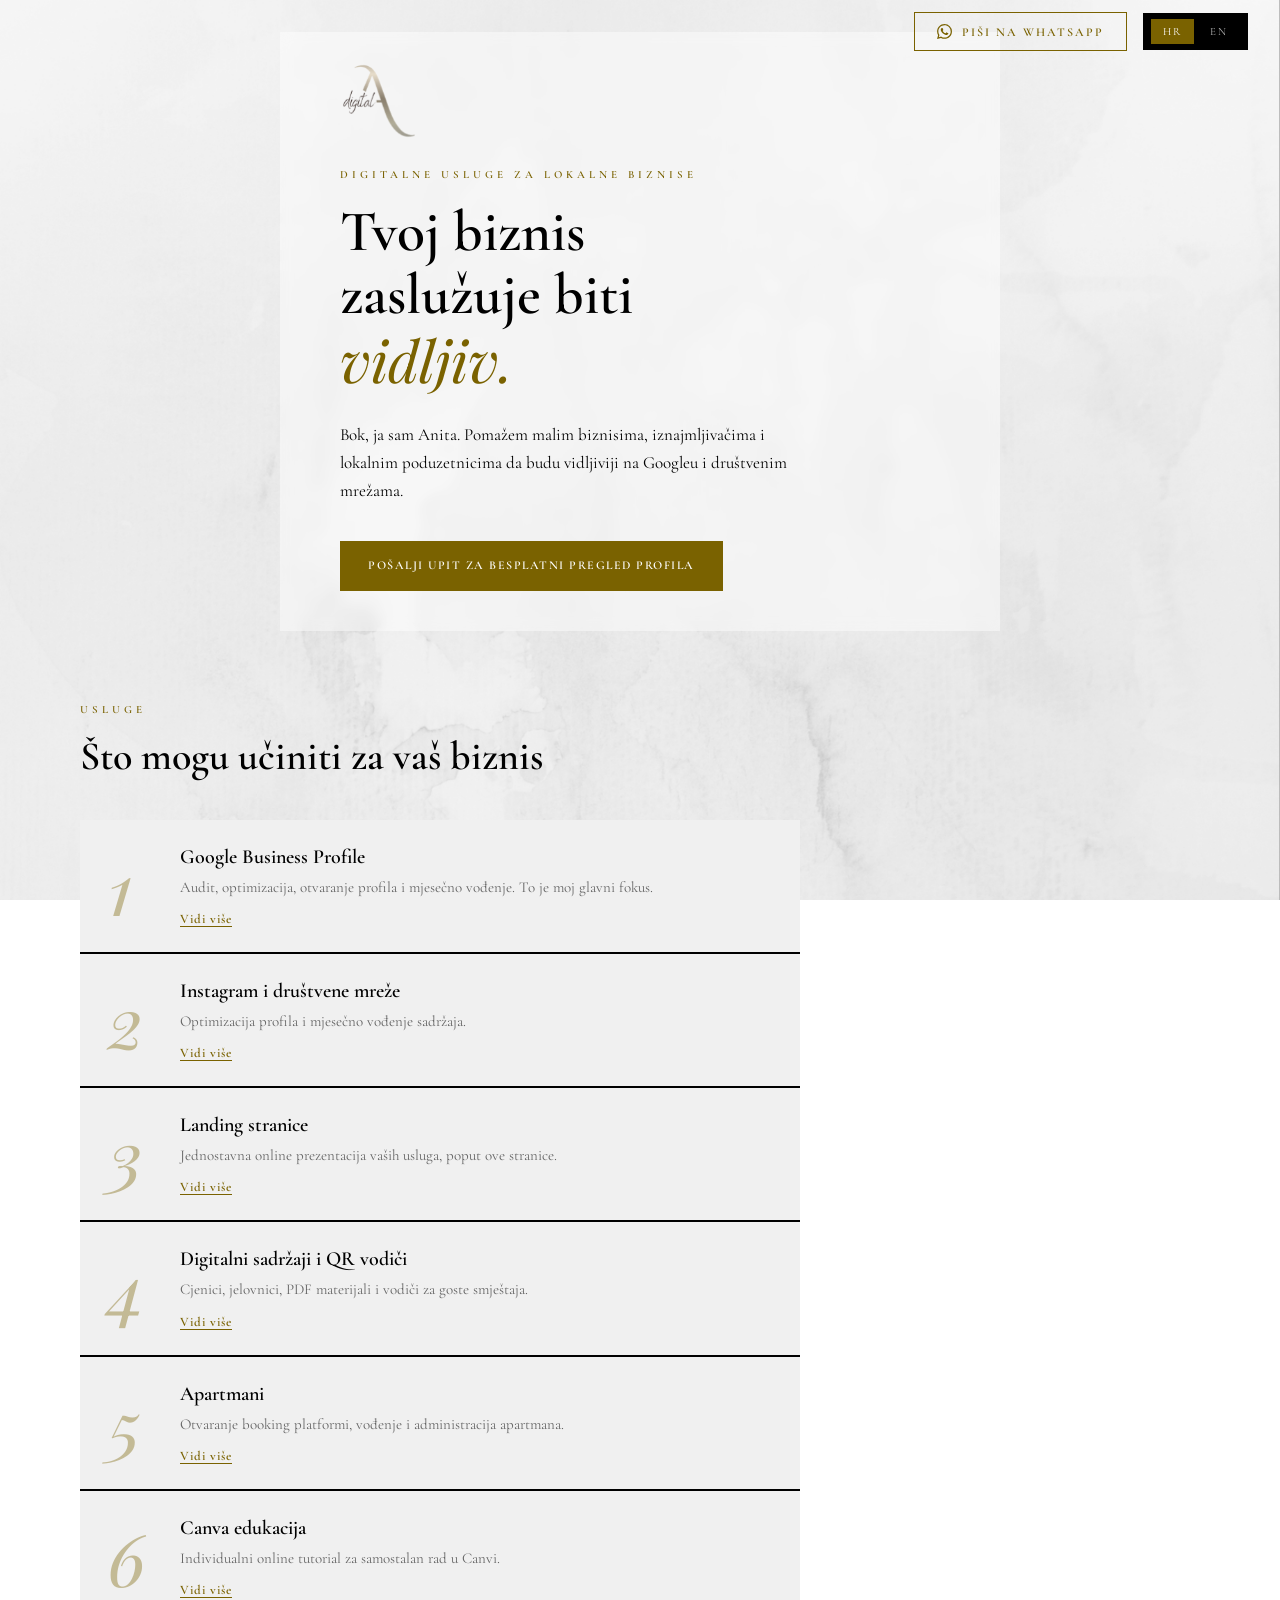
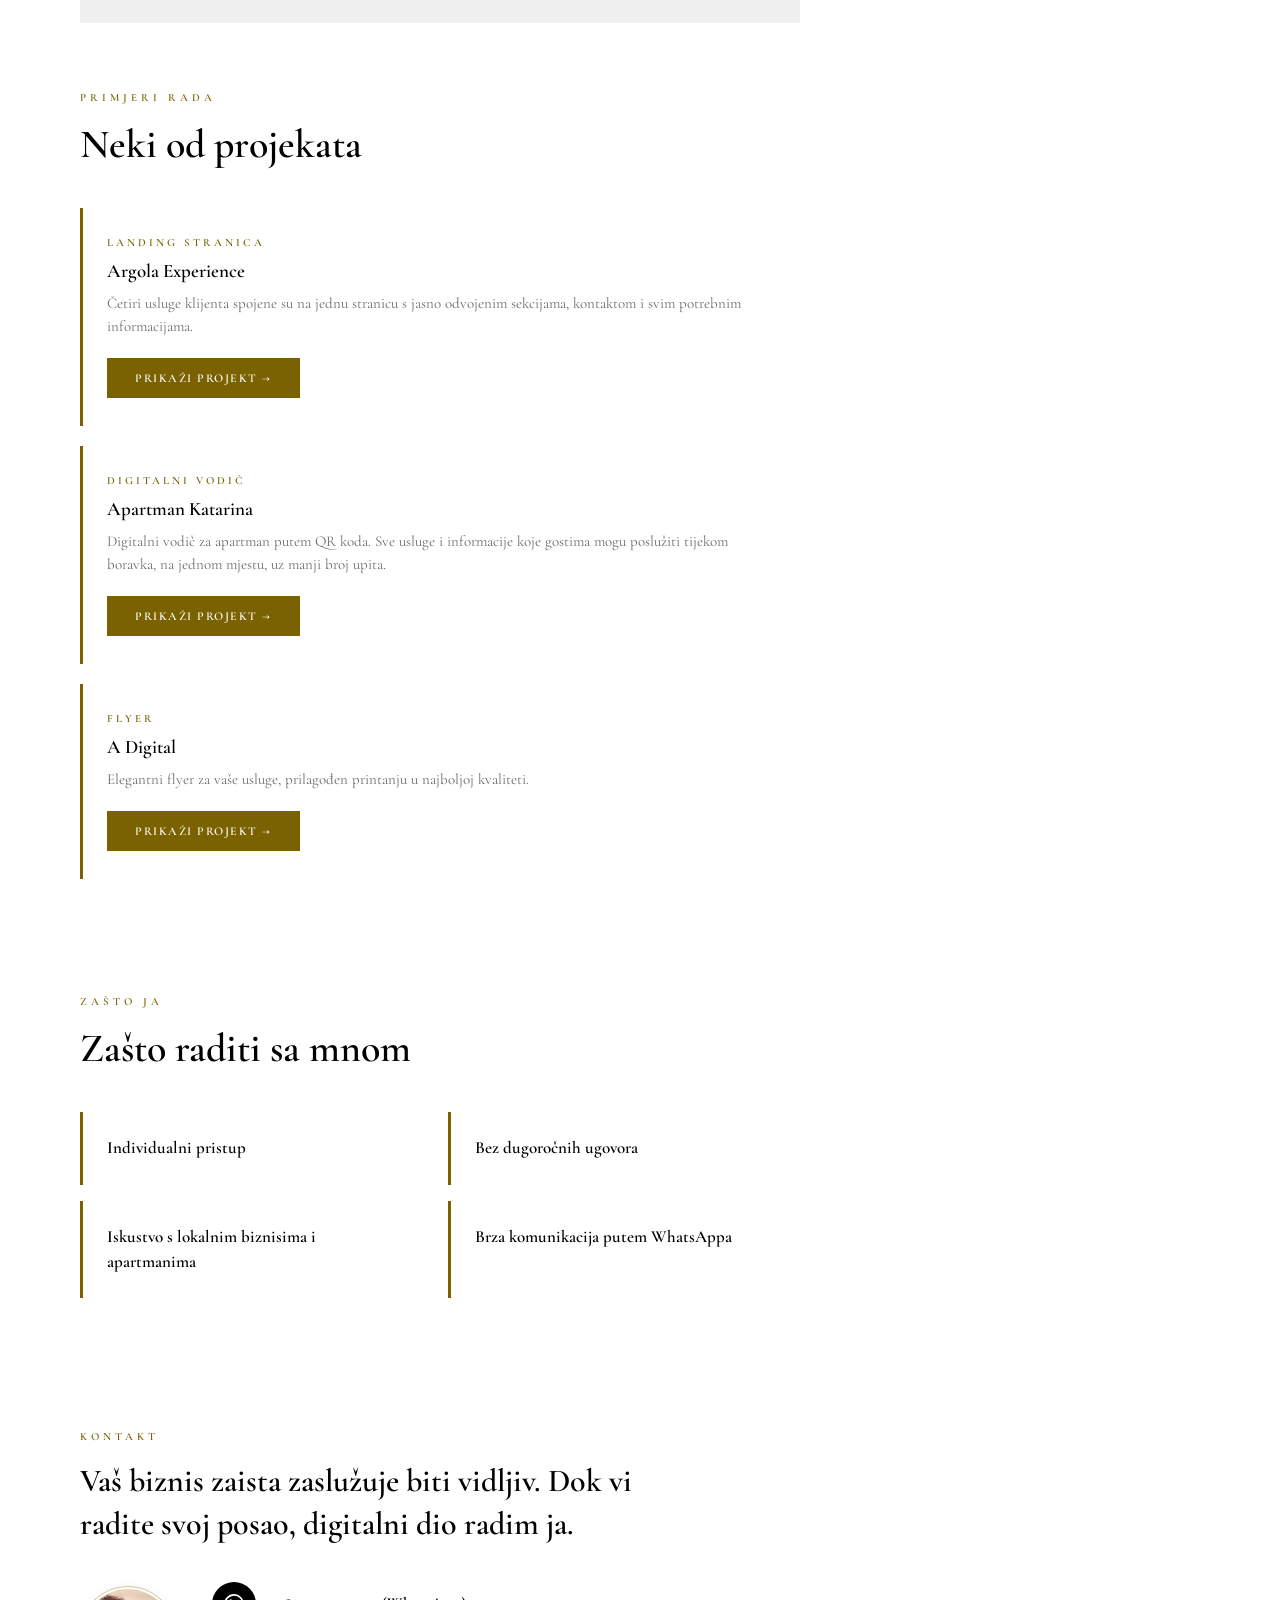
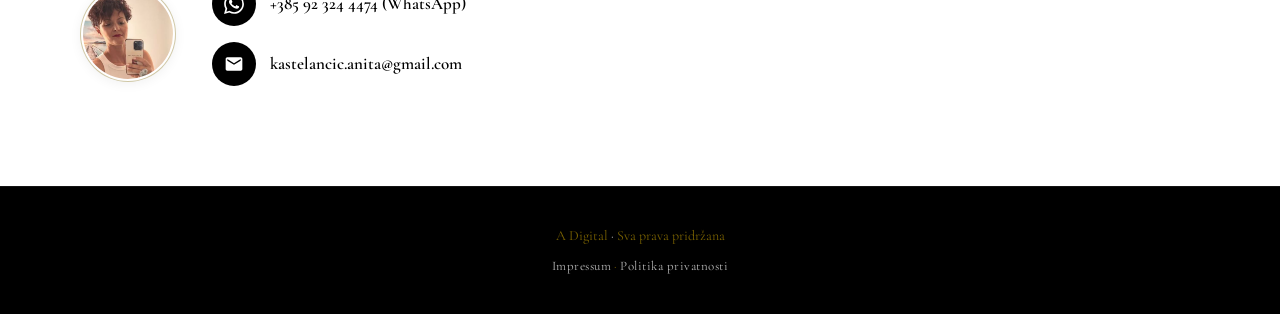
==== commit ddd629f1: "Initial A Digital landing page with legal pages. Co-authored-by: Cursor <cursoragent@cursor.com>" ====
--- a/index.html
+++ b/index.html
@@ -4,369 +4,363 @@
 <meta charset="UTF-8">
 <meta name="viewport" content="width=device-width, initial-scale=1.0">
 <title>A Digital | Digitalne usluge za lokalne biznise</title>
-<link href="https://fonts.googleapis.com/css2?family=Playfair+Display:ital,wght@0,400;0,700;1,400&family=DM+Sans:wght@300;400;500&display=swap" rel="stylesheet">
+<link href="https://fonts.googleapis.com/css2?family=Cormorant+Garamond:ital,wght@0,300;0,400;0,500;0,600;0,700;1,400&family=Playfair+Display:ital,wght@0,400;0,700;1,400&display=swap" rel="stylesheet">
 <style>
   :root {
-    --cream: #F7F3EE;
-    --dark: #2C2420;
-    --terracotta: #C8603A;
-    --warm: #E8D5C0;
-    --muted: #7A6A5A;
-    --gold: #B8A882;
+    --black: #000000;
+    --accent: #7a6200;
+    --surface: rgba(255,255,255,0.82);
+    --surface-strong: rgba(255,255,255,0.94);
+    --muted: rgba(0,0,0,0.58);
+    --light-muted: rgba(255,255,255,0.72);
+    --font-body: "Cormorant Garamond", Georgia, serif;
+    --font-accent: "Playfair Display", Georgia, serif;
   }
   * { margin:0; padding:0; box-sizing:border-box; }
-  body { font-family:"DM Sans",sans-serif; background:var(--cream); color:var(--dark); overflow-x:hidden; }
-
-  .lang-switcher { position:fixed; top:24px; right:32px; z-index:999; display:flex; gap:4px; background:var(--dark); padding:6px 8px; box-shadow:0 4px 20px rgba(0,0,0,0.3); }
-  .lang-btn { background:none; border:none; color:var(--muted); font-family:"DM Sans",sans-serif; font-size:11px; letter-spacing:2px; text-transform:uppercase; cursor:pointer; padding:6px 12px; transition:all 0.2s ease; }
-  .lang-btn.active { background:var(--terracotta); color:white; }
-  .lang-btn:hover:not(.active) { color:var(--cream); }
-
-  .hero { min-height:100vh; display:grid; grid-template-columns:1fr 1fr; overflow:hidden; }
-  .hero-left { background:var(--dark); display:flex; flex-direction:column; justify-content:center; padding:80px 60px; position:relative; animation:slideInLeft 1s ease forwards; }
-  .hero-left::after { content:""; position:absolute; right:-40px; top:0; width:80px; height:100%; background:var(--dark); clip-path:polygon(0 0, 0 100%, 100% 100%); z-index:2; }
-  .logo-wrap { margin-bottom:36px; opacity:0; animation:fadeUp 0.8s ease 0.2s forwards; }
-  .logo-wrap img { height:70px; width:auto; }
-  .eyebrow { font-size:11px; letter-spacing:4px; text-transform:uppercase; color:var(--gold); margin-bottom:20px; opacity:0; animation:fadeUp 0.8s ease 0.3s forwards; }
-  .hero-title { font-family:"Playfair Display",serif; font-size:clamp(36px,4.5vw,64px); color:var(--cream); line-height:1.1; margin-bottom:28px; opacity:0; animation:fadeUp 0.8s ease 0.5s forwards; }
-  .hero-title em { color:var(--terracotta); font-style:italic; }
-  .hero-intro { font-size:15px; color:var(--warm); line-height:1.8; max-width:400px; margin-bottom:36px; font-weight:300; opacity:0; animation:fadeUp 0.8s ease 0.7s forwards; }
-  .hero-cta { display:inline-block; background:var(--terracotta); color:white; padding:16px 40px; font-size:13px; letter-spacing:2px; text-transform:uppercase; text-decoration:none; font-weight:500; transition:all 0.3s ease; align-self:flex-start; opacity:0; animation:fadeUp 0.8s ease 0.9s forwards; }
-  .hero-cta:hover { background:var(--cream); color:var(--dark); }
-  .hero-right { position:relative; overflow:hidden; }
-  .hero-right img { width:100%; height:100%; object-fit:cover; object-position:center; }
-  .hero-right::after { content:""; position:absolute; inset:0; background:linear-gradient(to right, rgba(44,36,32,0.3) 0%, transparent 40%); }
-
-  .strip { background:var(--terracotta); padding:20px 0; overflow:hidden; white-space:nowrap; }
-  .strip-inner { display:inline-block; animation:scroll 22s linear infinite; font-family:"Playfair Display",serif; font-size:18px; color:white; font-style:italic; }
-  .strip-inner span { margin:0 40px; }
-  .strip-inner span::after { content:"✦"; margin-left:40px; font-style:normal; }
-
-  .section { padding:100px 80px; }
-  .section-label { font-size:11px; letter-spacing:4px; text-transform:uppercase; color:var(--terracotta); margin-bottom:16px; }
-  .section-title { font-family:"Playfair Display",serif; font-size:clamp(28px,3.5vw,46px); line-height:1.2; margin-bottom:60px; max-width:600px; }
-
-  .services-grid { display:grid; grid-template-columns:repeat(3,1fr); gap:2px; background:var(--dark); }
-  .service-card { background:var(--cream); padding:40px 36px; transition:all 0.3s ease; position:relative; overflow:hidden; }
-  .service-card::before { content:""; position:absolute; bottom:0; left:0; width:0; height:3px; background:var(--terracotta); transition:width 0.4s ease; }
-  .service-card:hover::before { width:100%; }
-  .service-card:hover { background:var(--dark); color:var(--cream); }
-  .service-card:hover .service-desc { color:var(--warm); }
-  .service-card:hover .service-num { color:var(--terracotta); }
-  .service-num { font-family:"Playfair Display",serif; font-size:48px; color:var(--warm); line-height:1; margin-bottom:20px; transition:color 0.3s; }
-  .service-name { font-family:"Playfair Display",serif; font-size:20px; margin-bottom:14px; line-height:1.3; }
-  .service-desc { font-size:14px; line-height:1.7; color:var(--muted); font-weight:300; transition:color 0.3s; margin-bottom:16px; }
-  .service-price { font-size:14px; color:var(--terracotta); font-weight:500; }
-
-  .primary-grid { display:grid; grid-template-columns:repeat(3,1fr); gap:2px; background:var(--dark); margin-bottom:2px; }
-  .primary-card { background:var(--cream); padding:48px 40px; transition:all 0.3s ease; position:relative; overflow:hidden; }
-  .primary-card::before { content:""; position:absolute; bottom:0; left:0; width:0; height:3px; background:var(--terracotta); transition:width 0.4s ease; }
-  .primary-card:hover::before { width:100%; }
-  .primary-card:hover { background:var(--dark); color:var(--cream); }
-  .primary-card:hover .service-desc { color:var(--warm); }
-  .primary-card:hover .service-num { color:var(--terracotta); }
-  .primary-badge { display:inline-block; background:var(--terracotta); color:white; font-size:10px; letter-spacing:2px; text-transform:uppercase; padding:4px 12px; margin-bottom:20px; }
-
-  .monthly-highlight { background:var(--dark); padding:40px 80px; display:flex; justify-content:space-between; align-items:center; flex-wrap:wrap; gap:24px; border-left:4px solid var(--terracotta); margin-bottom:2px; }
-  .monthly-highlight h3 { font-family:"Playfair Display",serif; font-size:24px; color:var(--cream); }
-  .monthly-highlight p { font-size:14px; color:var(--warm); margin-top:8px; max-width:500px; line-height:1.6; }
-  .monthly-price { font-size:28px; color:var(--terracotta); font-weight:300; white-space:nowrap; }
-  .monthly-price span { font-size:14px; color:var(--muted); }
-
-  .dark-grid { display:grid; grid-template-columns:repeat(3,1fr); gap:2px; background:var(--dark); }
-  .dark-card { background:rgba(255,255,255,0.04); padding:40px 36px; transition:all 0.3s ease; position:relative; overflow:hidden; }
-  .dark-card::before { content:""; position:absolute; bottom:0; left:0; width:0; height:3px; background:var(--terracotta); transition:width 0.4s ease; }
-  .dark-card:hover::before { width:100%; }
-  .dark-card:hover { background:rgba(255,255,255,0.08); }
-  .dark-card .service-desc { color:var(--warm); }
-
-  .contact-section { padding:100px 80px; display:grid; grid-template-columns:1fr 1fr; gap:80px; align-items:center; }
-  .contact-info h3 { font-family:"Playfair Display",serif; font-size:38px; line-height:1.2; margin-bottom:20px; }
-  .contact-info p { color:var(--muted); font-size:15px; line-height:1.8; margin-bottom:12px; }
-  .contact-detail { display:flex; align-items:center; gap:14px; font-size:15px; margin-bottom:12px; }
-  .contact-detail .ci-icon { width:42px; height:42px; background:var(--dark); border-radius:50%; display:flex; align-items:center; justify-content:center; font-size:16px; flex-shrink:0; }
-  .contact-detail a { color:var(--dark); text-decoration:none; font-weight:500; }
-  .contact-detail a:hover { color:var(--terracotta); }
-  .contact-form { background:var(--dark); padding:56px 48px; display:flex; flex-direction:column; gap:14px; }
-  .form-title { font-family:"Playfair Display",serif; font-size:22px; color:var(--cream); margin-bottom:8px; }
-  .wa-link { display:flex; align-items:center; gap:16px; background:rgba(255,255,255,0.05); border:1px solid rgba(255,255,255,0.1); padding:18px 24px; color:var(--cream); text-decoration:none; transition:border-color 0.3s; font-size:14px; }
-  .wa-link:hover { border-color:var(--terracotta); }
-  .wa-link .arrow { margin-left:auto; color:var(--terracotta); }
-  .wa-main { display:block; text-align:center; background:var(--terracotta); color:white; padding:18px; font-size:12px; letter-spacing:3px; text-transform:uppercase; text-decoration:none; margin-top:8px; transition:all 0.3s; }
-  .wa-main:hover { background:var(--cream); color:var(--dark); }
-
-  footer { background:var(--dark); color:var(--muted); text-align:center; padding:40px; font-size:13px; border-top:1px solid rgba(255,255,255,0.05); }
-  footer span { color:var(--gold); }
+  body {
+    font-family: var(--font-body);
+    background: url("pozadina.png") center top / cover fixed;
+    color: var(--black);
+    overflow-x:hidden;
+  }
+
+  .site-header { position:fixed; top:0; left:0; right:0; z-index:999; padding:12px 32px; background:transparent; display:flex; align-items:center; justify-content:flex-end; gap:16px; }
+  .header-wa { display:inline-flex; align-items:center; gap:10px; padding:11px 22px; border:1px solid var(--accent); color:var(--accent); text-decoration:none; font-size:12px; letter-spacing:2px; text-transform:uppercase; font-weight:600; transition:all 0.3s ease; background:transparent; white-space:nowrap; }
+  .header-wa svg { width:15px; height:15px; fill:currentColor; flex-shrink:0; }
+  .header-wa:hover { background:var(--accent); color:white; }
+  .lang-switcher { display:flex; gap:4px; background:var(--black); padding:6px 8px; }
+  .lang-btn { background:none; border:none; color:var(--light-muted); font-family:var(--font-body); font-size:11px; letter-spacing:2px; text-transform:uppercase; cursor:pointer; padding:6px 12px; transition:all 0.2s ease; }
+  .lang-btn.active { background:var(--accent); color:white; }
+  .lang-btn:hover:not(.active) { color:white; }
+
+  .hero { min-height:auto; display:flex; align-items:flex-start; background:transparent; padding:32px 0 0; }
+  .hero-left { width:100%; max-width:720px; margin:0 auto; background:rgba(255,255,255,0.45); backdrop-filter:blur(6px); display:flex; flex-direction:column; justify-content:flex-start; padding:32px 60px 40px; animation:slideInLeft 1s ease forwards; }
+  .logo-wrap { margin-bottom:28px; opacity:0; animation:fadeUp 0.8s ease 0.2s forwards; }
+  .logo-wrap img { height:76px; width:auto; display:block; }
+  .hero-eyebrow { font-size:11px; letter-spacing:4px; text-transform:uppercase; color:var(--accent); margin-bottom:20px; font-weight:600; opacity:0; animation:fadeUp 0.8s ease 0.35s forwards; }
+  .hero-title { font-family:var(--font-body); font-size:clamp(36px,4.5vw,64px); font-weight:600; color:var(--black); line-height:1.1; margin-bottom:24px; opacity:0; animation:fadeUp 0.8s ease 0.5s forwards; }
+  .hero-greeting { font-size:17px; color:var(--black); margin-bottom:36px; font-weight:400; line-height:1.65; max-width:480px; opacity:0; animation:fadeUp 0.8s ease 0.7s forwards; }
+  .contact-photo-wrap { margin-top:32px; }
+  .contact-photo-frame { width:88px; height:88px; border:1.5px solid rgba(122,98,0,0.35); padding:2px; background:white; overflow:hidden; border-radius:50%; box-shadow:0 2px 12px rgba(0,0,0,0.06); }
+  .contact-photo { width:100%; height:100%; object-fit:cover; object-position:center 28%; display:block; border-radius:50%; }
+  .hero-title em { font-family:var(--font-accent); color:var(--accent); font-style:italic; font-weight:400; }
+  .hero-cta { display:inline-block; background:var(--accent); color:white; padding:16px 28px; font-size:12px; letter-spacing:1.5px; text-transform:uppercase; text-decoration:none; font-weight:600; transition:all 0.3s ease; align-self:flex-start; opacity:0; animation:fadeUp 0.8s ease 0.9s forwards; max-width:100%; text-align:center; line-height:1.45; }
+  .hero-cta:hover { background:var(--black); color:white; }
+  .section { padding:72px 80px; background:transparent; }
+  #usluge { padding-bottom:28px; }
+  #primjeri { padding-top:40px; }
+  .section-label { font-size:11px; letter-spacing:4px; text-transform:uppercase; color:var(--accent); margin-bottom:16px; font-weight:600; }
+  .section-title { font-family:var(--font-body); font-size:clamp(26px,3.2vw,40px); font-weight:600; line-height:1.2; margin-bottom:40px; max-width:560px; color:var(--black); }
+
+  .service-list { display:flex; flex-direction:column; gap:2px; background:var(--black); max-width:720px; }
+  .service-item { display:flex; align-items:center; gap:24px; background:var(--surface-strong); padding:24px 32px 24px 28px; transition:background 0.3s ease; }
+  .service-num { font-family:var(--font-accent); font-size:clamp(52px,6.5vw,72px); font-weight:400; font-style:italic; color:rgba(122,98,0,0.38); line-height:1; flex-shrink:0; min-width:48px; letter-spacing:-2px; user-select:none; align-self:center; transition:transform 0.3s ease, color 0.3s ease; }
+  .service-item:hover .service-num,
+  .service-item.is-open .service-num { color:#c9a84c; transform:scale(1.03); }
+  .service-body { flex:1; min-width:0; }
+  .service-item:hover { background:var(--black); color:white; }
+  .service-item:hover .service-desc,
+  .service-item.is-open .service-desc { color:var(--light-muted); }
+  .service-item.is-open { background:var(--black); color:white; }
+  .service-name { font-family:var(--font-body); font-size:20px; font-weight:600; margin-bottom:6px; line-height:1.3; }
+  .service-desc { font-size:15px; line-height:1.55; color:var(--muted); font-weight:400; margin:0; transition:color 0.3s; }
+  .see-more-btn { margin-top:12px; background:none; border:none; padding:0; font-family:var(--font-body); font-size:13px; letter-spacing:1px; color:var(--accent); cursor:pointer; text-decoration:underline; text-underline-offset:3px; font-weight:600; }
+  .service-item:hover .see-more-btn,
+  .proof-card:hover .see-more-btn { color:var(--accent); }
+  .service-item.is-open .see-more-btn,
+  .service-item.is-open:hover .see-more-btn { color:white; }
+  .see-more-content { max-height:0; overflow:hidden; opacity:0; transition:max-height 0.45s ease, opacity 0.35s ease, margin 0.35s ease; margin-top:0; }
+  .service-item.is-open .see-more-content,
+  .proof-card.is-open .see-more-content { max-height:520px; opacity:1; margin-top:14px; }
+  .see-more-content p { font-size:14px; line-height:1.7; color:var(--muted); margin:0; transition:color 0.3s; }
+  .see-more-content a { color:var(--accent); font-weight:600; text-underline-offset:3px; }
+  .service-item.is-open .see-more-content p,
+  .service-item:hover .see-more-content p { color:var(--light-muted); }
+  .service-item.is-open .see-more-content a,
+  .service-item:hover .see-more-content a { color:white; }
+
+  .proof-grid { display:grid; grid-template-columns:1fr; gap:20px; max-width:720px; }
+  .proof-card { background:var(--surface-strong); padding:28px 28px 28px 24px; border-left:3px solid var(--accent); transition:background 0.3s ease; }
+  .proof-tag { font-size:11px; letter-spacing:3px; text-transform:uppercase; color:var(--accent); font-weight:600; margin-bottom:10px; }
+  .proof-link-btn { display:inline-block; margin-top:20px; background:var(--accent); color:white; padding:13px 28px; font-size:12px; letter-spacing:1.5px; text-transform:uppercase; text-decoration:none; font-weight:600; transition:all 0.3s ease; }
+  .proof-link-btn:hover { background:var(--black); color:white; }
+  .proof-card.is-open { background:var(--black); color:white; }
+  .proof-card.is-open .proof-summary,
+  .proof-card.is-open .see-more-content p { color:var(--light-muted); }
+  .proof-card.is-open .see-more-btn,
+  .proof-card.is-open:hover .see-more-btn { color:white; }
+  .proof-card h3 { font-family:var(--font-body); font-size:19px; font-weight:600; margin-bottom:8px; line-height:1.3; }
+  .proof-summary { font-size:15px; line-height:1.55; color:var(--muted); margin:0; }
+
+  #zasto { padding-top:44px; padding-bottom:32px; }
+  .why-grid { display:grid; grid-template-columns:repeat(2,1fr); gap:16px; max-width:720px; }
+  .why-item { background:var(--surface-strong); padding:24px 28px 24px 24px; border-left:3px solid var(--accent); }
+  .why-item p { font-family:var(--font-body); font-size:17px; font-weight:600; line-height:1.45; margin:0; color:var(--black); }
+
+  .contact-section { padding:100px 80px; max-width:720px; background:transparent; }
+  .contact-closing { font-family:var(--font-body); font-size:clamp(22px,2.8vw,32px); font-weight:600; line-height:1.35; color:var(--black); margin-bottom:36px; max-width:560px; }
+  .contact-row { display:flex; align-items:center; gap:36px; }
+  .contact-section .contact-photo-wrap { margin-top:0; flex-shrink:0; }
+  .contact-section .contact-photo-frame { width:96px; height:96px; }
+  .contact-details { display:flex; flex-direction:column; gap:16px; }
+  .contact-detail { display:flex; align-items:center; gap:14px; font-size:17px; }
+  .contact-detail .ci-icon { width:44px; height:44px; background:var(--black); border-radius:50%; display:flex; align-items:center; justify-content:center; flex-shrink:0; transition:background 0.3s ease; }
+  .contact-detail .ci-icon svg { width:20px; height:20px; fill:white; }
+  .contact-detail:hover .ci-icon { background:var(--accent); }
+  .contact-detail a { color:var(--black); text-decoration:none; font-weight:600; }
+  .contact-detail a:hover { color:var(--accent); }
+
+  footer { background:var(--black); color:var(--light-muted); text-align:center; padding:40px 24px; font-size:14px; border-top:1px solid rgba(255,255,255,0.08); }
+  footer span { color:var(--accent); }
+  .footer-links { margin-top:14px; font-size:13px; }
+  .footer-links a { color:var(--light-muted); text-decoration:none; letter-spacing:0.5px; transition:color 0.2s; }
+  .footer-links a:hover { color:var(--accent); }
 
   @keyframes slideInLeft { from { opacity:0; transform:translateX(-30px); } to { opacity:1; transform:translateX(0); } }
   @keyframes fadeUp { from { opacity:0; transform:translateY(20px); } to { opacity:1; transform:translateY(0); } }
-  @keyframes scroll { from { transform:translateX(0); } to { transform:translateX(-50%); } }
 
   @media (max-width:900px) {
-    .hero { grid-template-columns:1fr; position:relative; }
-    .hero-right { position:absolute; inset:0; z-index:0; display:block !important; }
-    .hero-right img { width:100%; height:100%; object-fit:cover; }
-    .hero-right::after { content:""; position:absolute; inset:0; background:rgba(44,36,32,0.82); }
-    .hero-left { position:relative; z-index:1; padding:100px 28px 60px; }
-    .hero-left::after { display:none; }
-    .primary-grid, .services-grid, .dark-grid { grid-template-columns:1fr; }
-    .contact-section { grid-template-columns:1fr; }
-    .monthly-highlight { padding:32px 24px; flex-direction:column; }
+    body { background-attachment: scroll; }
+    .site-header { padding:10px 16px; }
+    .header-wa { padding:9px 14px; font-size:10px; letter-spacing:1.5px; }
+    .header-wa span { display:none; }
+    .hero { padding-top:24px; }
+    .hero-left { padding:24px 28px 32px; background:rgba(255,255,255,0.72); backdrop-filter:blur(8px); }
+    .logo-wrap img { height:62px; }
+    .service-item { gap:16px; padding:20px 24px 20px 20px; }
+    .service-num { min-width:40px; font-size:48px; }
+    #usluge { padding-bottom:20px; }
+    #primjeri { padding-top:32px; }
+    #zasto { padding-top:32px; padding-bottom:24px; }
+    .why-grid { grid-template-columns:1fr; }
     .section { padding:60px 24px; }
     .contact-section { padding:60px 24px; }
-    .lang-switcher { top:16px; right:16px; }
+    .contact-row { flex-direction:column; align-items:flex-start; gap:28px; }
   }
 </style>
 </head>
 <body>
 
-<div class="lang-switcher">
-  <button class="lang-btn active" onclick="setLang('hr')">HR</button>
-  <button class="lang-btn" onclick="setLang('en')">EN</button>
-</div>
+<header class="site-header">
+  <a href="https://wa.me/385923244474?text=Zdravo!%20Zanima%20me%20suradnja%20s%20A%20Digital." data-en-href="https://wa.me/385923244474?text=Hello!%20I%27m%20interested%20in%20working%20with%20A%20Digital." target="_blank" class="header-wa">
+    <svg viewBox="0 0 24 24" aria-hidden="true"><path d="M17.472 14.382c-.297-.149-1.758-.867-2.03-.967-.273-.099-.471-.148-.67.15-.197.297-.767.966-.94 1.164-.173.199-.347.223-.644.075-.297-.15-1.255-.463-2.39-1.475-.883-.788-1.48-1.761-1.653-2.059-.173-.297-.018-.458.13-.606.134-.133.298-.347.446-.52.149-.174.198-.298.298-.497.099-.198.05-.371-.025-.52-.075-.149-.669-1.612-.916-2.207-.242-.579-.487-.5-.669-.51-.173-.008-.371-.01-.57-.01-.198 0-.52.074-.792.372-.272.297-1.04 1.016-1.04 2.479 0 1.462 1.065 2.875 1.213 3.074.149.198 2.096 3.2 5.077 4.487.709.306 1.262.489 1.694.625.712.227 1.36.195 1.871.118.571-.085 1.758-.719 2.006-1.413.248-.694.248-1.289.173-1.413-.074-.124-.272-.198-.57-.347m-5.421 7.403h-.004a9.87 9.87 0 01-5.031-1.378l-.361-.214-3.741.982.998-3.648-.235-.374a9.86 9.86 0 01-1.51-5.26c.001-5.45 4.436-9.884 9.888-9.884 2.64 0 5.122 1.03 6.988 2.898a9.825 9.825 0 012.893 6.994c-.003 5.45-4.435 9.884-9.881 9.884m8.413-18.297A11.815 11.815 0 0012.05 0C5.495 0 .16 5.335.157 11.892c0 2.096.547 4.142 1.588 5.945L.057 24l6.305-1.654a11.882 11.882 0 005.683 1.448h.005c6.554 0 11.89-5.335 11.893-11.893a11.821 11.821 0 00-3.48-8.413z"/></svg>
+    <span data-hr="Piši na WhatsApp" data-en="Message on WhatsApp">Piši na WhatsApp</span>
+  </a>
+  <div class="lang-switcher">
+    <button class="lang-btn active" onclick="setLang('hr')">HR</button>
+    <button class="lang-btn" onclick="setLang('en')">EN</button>
+  </div>
+</header>
 
 <!-- HERO -->
 <section class="hero">
   <div class="hero-left">
-    <div class="logo-wrap"><img src="[data-uri]" alt="A Digital logo"></div>
-    <p class="eyebrow" data-hr="Digitalne usluge za lokalne biznise" data-en="Digital services for local businesses">Digitalne usluge za lokalne biznise</p>
+    <div class="logo-wrap"><img src="LOGO Anita.png" alt="A Digital"></div>
+    <p class="hero-eyebrow" data-hr="Digitalne usluge za lokalne biznise" data-en="Digital services for local businesses">Digitalne usluge za lokalne biznise</p>
     <h1 class="hero-title" data-hr="Tvoj biznis<br>zaslužuje biti<br><em>vidljiv.</em>" data-en="Your business<br>deserves to be<br><em>visible.</em>">Tvoj biznis<br>zaslužuje biti<br><em>vidljiv.</em></h1>
-    <p class="hero-intro" data-hr="Pomažem lokalnim poslovima da budu vidljiviji na Googleu i društvenim mrežama kroz optimizaciju Google Business profila, digitalne materijale i jasnu online prezentaciju poslovanja." data-en="I help local businesses become more visible on Google and social media through Google Business Profile optimisation, digital materials and clear online business presentation.">Pomažem lokalnim poslovima da budu vidljiviji na Googleu i društvenim mrežama kroz optimizaciju Google Business profila, digitalne materijale i jasnu online prezentaciju poslovanja.</p>
-    <a href="https://wa.me/385923244474?text=Zdravo!%20Zanima%20me%20digitalni%20pregled%20mog%20poslovanja." data-en-href="https://wa.me/385923244474?text=Hello!%20I%27m%20interested%20in%20a%20digital%20review%20of%20my%20business." target="_blank" class="hero-cta" data-hr="Zatražite digitalni pregled →" data-en="Request a digital review →">Zatražite digitalni pregled →</a>
-  </div>
-  <div class="hero-right">
-    <img src="[data-uri]" alt="Google Maps na mobitelu">
-  </div>
-</section>
-
-<!-- STRIP -->
-<div class="strip">
-  <div class="strip-inner">
-    <span data-hr="Google Business Profile" data-en="Google Business Profile">Google Business Profile</span>
-    <span data-hr="Instagram Management" data-en="Instagram Management">Instagram Management</span>
-    <span data-hr="Digitalni Sadržaji" data-en="Digital Content">Digitalni Sadržaji</span>
-    <span data-hr="Canva Edukacija" data-en="Canva Education">Canva Edukacija</span>
-    <span data-hr="QR Code Materijali" data-en="QR Code Materials">QR Code Materijali</span>
-    <span data-hr="Google Business Profile" data-en="Google Business Profile">Google Business Profile</span>
-    <span data-hr="Instagram Management" data-en="Instagram Management">Instagram Management</span>
-    <span data-hr="Digitalni Sadržaji" data-en="Digital Content">Digitalni Sadržaji</span>
-    <span data-hr="Canva Edukacija" data-en="Canva Education">Canva Edukacija</span>
-    <span data-hr="QR Code Materijali" data-en="QR Code Materials">QR Code Materijali</span>
-  </div>
-</div>
-
-<!-- KAKO RADIM -->
-<section class="section" style="background:var(--dark); color:var(--cream);">
-  <p class="section-label" style="color:var(--terracotta);" data-hr="Kako radim" data-en="How I work">Kako radim</p>
-  <h2 class="section-title" style="color:var(--cream);" data-hr="Proces je jednostavan i fokusiran na konkretne rezultate." data-en="The process is simple and focused on concrete results.">Proces je jednostavan i fokusiran na konkretne rezultate.</h2>
-  <div class="dark-grid">
-    <div class="dark-card">
-      <div class="service-num">01</div>
-      <h3 class="service-name" style="color:var(--cream);" data-hr="Digitalni pregled" data-en="Digital review">Digitalni pregled</h3>
-      <p class="service-desc" data-hr="Pregledavam vašu trenutnu online prisutnost i pronalazim probleme koji utječu na vidljivost." data-en="I review your current online presence and identify issues that affect your visibility.">Pregledavam vašu trenutnu online prisutnost i pronalazim probleme koji utječu na vidljivost.</p>
-    </div>
-    <div class="dark-card">
-      <div class="service-num">02</div>
-      <h3 class="service-name" style="color:var(--cream);" data-hr="Optimizacija" data-en="Optimisation">Optimizacija</h3>
-      <p class="service-desc" data-hr="Optimiziram Google Business profil, informacije i digitalne elemente koji utječu na pretragu." data-en="I optimise your Google Business profile, information and digital elements that affect search results.">Optimiziram Google Business profil, informacije i digitalne elemente koji utječu na pretragu.</p>
-    </div>
-    <div class="dark-card">
-      <div class="service-num">03</div>
-      <h3 class="service-name" style="color:var(--cream);" data-hr="Bolja vidljivost" data-en="Better visibility">Bolja vidljivost</h3>
-      <p class="service-desc" data-hr="Vaše poslovanje postaje jasnije prikazano na Googleu i lakše dostupno potencijalnim gostima i klijentima." data-en="Your business becomes more clearly displayed on Google and more easily accessible to potential guests and clients.">Vaše poslovanje postaje jasnije prikazano na Googleu i lakše dostupno potencijalnim gostima i klijentima.</p>
-    </div>
-  </div>
-</section>
-
-<!-- PRIMARNE USLUGE -->
+    <p class="hero-greeting" data-hr="Bok, ja sam Anita. Pomažem malim biznisima, iznajmljivačima i lokalnim poduzetnicima da budu vidljiviji na Googleu i društvenim mrežama." data-en="Hi, I'm Anita. I help small businesses, rental hosts and local entrepreneurs become more visible on Google and social media.">Bok, ja sam Anita. Pomažem malim biznisima, iznajmljivačima i lokalnim poduzetnicima da budu vidljiviji na Googleu i društvenim mrežama.</p>
+    <a href="https://wa.me/385923244474?text=Zdravo!%20Po%C5%A1aljem%20upit%20za%20besplatni%20pregled%20profila." data-en-href="https://wa.me/385923244474?text=Hello!%20I%27d%20like%20to%20request%20a%20free%20profile%20review." target="_blank" class="hero-cta" data-hr="Pošalji upit za besplatni pregled profila" data-en="Request a free profile review">Pošalji upit za besplatni pregled profila</a>
+  </div>
+</section>
+
+<!-- USLUGE -->
 <section class="section" id="usluge">
-  <p class="section-label" data-hr="Primarne usluge" data-en="Primary services">Primarne usluge</p>
-  <h2 class="section-title" data-hr="Google Business Profile —<br>moj glavni fokus." data-en="Google Business Profile —<br>my main focus.">Google Business Profile —<br>moj glavni fokus.</h2>
-
-  <div class="primary-grid">
-    <div class="primary-card">
-      <span class="primary-badge" data-hr="Preporučamo" data-en="Recommended">Preporučamo</span>
-      <div class="service-num">01</div>
-      <h3 class="service-name" data-hr="Audit i savjetovanje za GB profil" data-en="GB profile audit & consultation">Audit i savjetovanje za GB profil</h3>
-      <p class="service-desc" data-hr="Detaljna analiza vašeg Google Business profila s jasnim pregledom stanja i konkretnim preporukama za poboljšanje vidljivosti. Savjetodavna usluga — bez izmjena na profilu. Idealno za vlasnike koji žele znati gdje gube vidljivost." data-en="Detailed analysis of your Google Business profile with a clear overview and concrete recommendations for improving visibility. Advisory service — no changes to profile. Ideal for owners who want to know where they are losing visibility.">Detaljna analiza vašeg Google Business profila s jasnim pregledom stanja i konkretnim preporukama za poboljšanje vidljivosti. Savjetodavna usluga — bez izmjena na profilu. Idealno za vlasnike koji žele znati gdje gube vidljivost.</p>
-      <span class="service-price">80 €</span>
-    </div>
-    <div class="primary-card">
-      <span class="primary-badge" data-hr="Jednokratno" data-en="One-time">Jednokratno</span>
-      <div class="service-num">02</div>
-      <h3 class="service-name" data-hr="Potpuna optimizacija otvorenog GB profila" data-en="Full optimisation of existing GB profile">Potpuna optimizacija otvorenog GB profila</h3>
-      <p class="service-desc" data-hr="Detaljna analiza i konkretne izmjene na postojećem Google Business profilu. Uključuje audit, optimizaciju svih elemenata profila i pripremu za bolju vidljivost na Google Maps i pretrazi." data-en="Detailed analysis and concrete changes to your existing Google Business profile. Includes audit, optimisation of all profile elements and preparation for better visibility on Google Maps and Search.">Detaljna analiza i konkretne izmjene na postojećem Google Business profilu. Uključuje audit, optimizaciju svih elemenata profila i pripremu za bolju vidljivost na Google Maps i pretrazi.</p>
-      <span class="service-price">150 €</span>
-    </div>
-    <div class="primary-card">
-      <span class="primary-badge" data-hr="Jednokratno" data-en="One-time">Jednokratno</span>
-      <div class="service-num">03</div>
-      <h3 class="service-name" data-hr="Otvaranje, verifikacija i optimizacija GB profila" data-en="GB profile setup, verification & optimisation">Otvaranje, verifikacija i optimizacija GB profila</h3>
-      <p class="service-desc" data-hr="Kompletan početni setup novog Google Business profila: kategorije, opis, postavke, struktura i priprema za verifikaciju — uz punu optimizaciju profila." data-en="Complete initial setup of a new Google Business profile: categories, description, settings, structure and preparation for verification — including full profile optimisation.">Kompletan početni setup novog Google Business profila: kategorije, opis, postavke, struktura i priprema za verifikaciju — uz punu optimizaciju profila.</p>
-      <span class="service-price">200 €</span>
-    </div>
-  </div>
-
-  <div class="monthly-highlight">
-    <div>
-      <h3 data-hr="Mjesečno vođenje Google Business Profila" data-en="Monthly Google Business Profile management">Mjesečno vođenje Google Business Profila</h3>
-      <p data-hr="Kontinuirano upravljanje profilom za stabilnu vidljivost — redovite objave, održavanje i dugoročna prisutnost na Googleu. Cijena ovisi o obimu posla." data-en="Ongoing profile management for stable visibility — regular posts, maintenance and long-term Google presence. Price depends on scope of work.">Kontinuirano upravljanje profilom za stabilnu vidljivost — redovite objave, održavanje i dugoročna prisutnost na Googleu. Cijena ovisi o obimu posla.</p>
-    </div>
-    <div class="monthly-price">120 – 150 € <span data-hr="/ mj." data-en="/ mo.">/&nbsp;mj.</span></div>
-  </div>
-
-  <p class="section-label" style="margin-top:80px;" data-hr="Dodatne usluge" data-en="Additional services">Dodatne usluge</p>
-  <h2 class="section-title" data-hr="Sve ostalo što tvoj biznis treba." data-en="Everything else your business needs.">Sve ostalo što tvoj biznis treba.</h2>
-
-  <div class="services-grid">
-    <div class="service-card">
-      <div class="service-num">04</div>
-      <h3 class="service-name" data-hr="Optimizacija Instagrama" data-en="Instagram optimisation">Optimizacija Instagrama</h3>
-      <p class="service-desc" data-hr="Jednokratno sređivanje Instagram profila: opis, highlights, vizualni identitet i priprema za bolji doseg i dojam." data-en="One-time Instagram profile tidy-up: bio, highlights, visual identity and preparation for better reach and impression.">Jednokratno sređivanje Instagram profila: opis, highlights, vizualni identitet i priprema za bolji doseg i dojam.</p>
-      <span class="service-price">100 €</span>
-    </div>
-    <div class="service-card">
-      <div class="service-num">05</div>
-      <h3 class="service-name" data-hr="Optimizacija Facebooka" data-en="Facebook optimisation">Optimizacija Facebooka</h3>
-      <p class="service-desc" data-hr="Jednokratno sređivanje Facebook stranice: opis, vizuali, osnovne postavke i priprema za bolju vidljivost." data-en="One-time Facebook page tidy-up: description, visuals, basic settings and preparation for better visibility.">Jednokratno sređivanje Facebook stranice: opis, vizuali, osnovne postavke i priprema za bolju vidljivost.</p>
-      <span class="service-price">100 €</span>
-    </div>
-    <div class="service-card">
-      <div class="service-num">06</div>
-      <h3 class="service-name" data-hr="Vođenje Instagrama" data-en="Instagram management">Vođenje Instagrama</h3>
-      <p class="service-desc" data-hr="Mjesečno upravljanje Instagram profilom: 12–16 Reelsa i Carousela, redoviti Storyji — bez fotografiranja. Optimizacija profila uključena besplatno." data-en="Monthly Instagram profile management: 12–16 Reels and Carousels, regular Stories — no photography. Profile optimisation included free.">Mjesečno upravljanje Instagram profilom: 12–16 Reelsa i Carousela, redoviti Storyji — bez fotografiranja. Optimizacija profila uključena besplatno.</p>
-      <span class="service-price" data-hr="400 € / mj." data-en="400 € / mo.">400 € / mj.</span>
-    </div>
-    <div class="service-card">
-      <div class="service-num">07</div>
-      <h3 class="service-name" data-hr="Landing stranica vaših usluga" data-en="Landing page for your services">Landing stranica vaših usluga</h3>
-      <p class="service-desc" data-hr="Izrada landing stranice poput ove za prezentaciju vaših usluga — s vašom ili mojom domenom. Troškove domene pokrivate sami." data-en="Creating a landing page like this one for presenting your services — with your domain or mine. Domain costs are covered by you.">Izrada landing stranice poput ove za prezentaciju vaših usluga — s vašom ili mojom domenom. Troškove domene pokrivate sami.</p>
-      <span class="service-price">250 €</span>
-    </div>
-    <div class="service-card">
-      <div class="service-num">08</div>
-      <h3 class="service-name" data-hr="Digitalni vodiči za goste (QR)" data-en="Digital guest guides (QR)">Digitalni vodiči za goste (QR)</h3>
-      <p class="service-desc" data-hr="Izrada digitalnih vodiča za goste hotela, apartmana i smještaja dostupnih putem QR koda. Cijena ovisi o opsegu posla i broju jezika." data-en="Creating digital guides for hotel, apartment and accommodation guests, accessible via QR code. Price depends on scope and number of languages.">Izrada digitalnih vodiča za goste hotela, apartmana i smještaja dostupnih putem QR koda. Cijena ovisi o opsegu posla i broju jezika.</p>
-      <span class="service-price" data-hr="Po dogovoru" data-en="On request">Po dogovoru</span>
-    </div>
-    <div class="service-card">
-      <div class="service-num">09</div>
-      <h3 class="service-name" data-hr="Ostali digitalni sadržaji" data-en="Other digital content">Ostali digitalni sadržaji</h3>
-      <p class="service-desc" data-hr="Cjenici, jelovnici, PDF materijali i ostali digitalni sadržaji prilagođeni vašim potrebama." data-en="Price lists, menus, PDF materials and other digital content tailored to your needs.">Cjenici, jelovnici, PDF materijali i ostali digitalni sadržaji prilagođeni vašim potrebama.</p>
-      <span class="service-price" data-hr="Po dogovoru" data-en="On request">Po dogovoru</span>
-    </div>
-    <div class="service-card">
-      <div class="service-num">10</div>
+  <p class="section-label" data-hr="Usluge" data-en="Services">Usluge</p>
+  <h2 class="section-title" data-hr="Što mogu učiniti za vaš biznis" data-en="What I can do for your business">Što mogu učiniti za vaš biznis</h2>
+
+  <div class="service-list">
+    <div class="service-item">
+      <span class="service-num" aria-hidden="true">1</span>
+      <div class="service-body">
+      <h3 class="service-name" data-hr="Google Business Profile" data-en="Google Business Profile">Google Business Profile</h3>
+      <p class="service-desc" data-hr="Audit, optimizacija, otvaranje profila i mjesečno vođenje. To je moj glavni fokus." data-en="Audit, optimisation, profile setup and monthly management. That's my main focus.">Audit, optimizacija, otvaranje profila i mjesečno vođenje. To je moj glavni fokus.</p>
+      <button type="button" class="see-more-btn" onclick="toggleSeeMore(this)" data-hr-more="Vidi više" data-en-more="See more" data-hr-less="Sakrij" data-en-less="Hide">Vidi više</button>
+      <div class="see-more-content">
+        <p data-hr="Ovo je moj glavni fokus jer smatram da je Google i dalje glavno mjesto gdje kupci pronalaze ono što trebaju. Na postojećem profilu pregledam sve što treba, napravim kratku analizu s prijedlozima promjena i nastavljam voditi profil dok vi radite svoj posao." data-en="This is my main focus because I believe Google is still the main place where customers find what they need. On your existing profile I review everything that needs attention, prepare a short analysis with suggested changes, and continue managing the profile while you focus on your business.">Ovo je moj glavni fokus jer smatram da je Google i dalje glavno mjesto gdje kupci pronalaze ono što trebaju. Na postojećem profilu pregledam sve što treba, napravim kratku analizu s prijedlozima promjena i nastavljam voditi profil dok vi radite svoj posao.</p>
+      </div>
+      </div>
+    </div>
+    <div class="service-item">
+      <span class="service-num" aria-hidden="true">2</span>
+      <div class="service-body">
+      <h3 class="service-name" data-hr="Instagram i društvene mreže" data-en="Instagram & social media">Instagram i društvene mreže</h3>
+      <p class="service-desc" data-hr="Optimizacija profila i mjesečno vođenje sadržaja." data-en="Profile optimisation and monthly content management.">Optimizacija profila i mjesečno vođenje sadržaja.</p>
+      <button type="button" class="see-more-btn" onclick="toggleSeeMore(this)" data-hr-more="Vidi više" data-en-more="See more" data-hr-less="Sakrij" data-en-less="Hide">Vidi više</button>
+      <div class="see-more-content">
+        <p data-hr="Društvene mreže ne moraju biti stres. Jednokratno vam sredim profil da izgleda uredno i profesionalno, uključujući opis, vizuale i postavke. Za vođenje društvenih mreža dostupna su tri paketa: BASIC, LEVEL UP i PRO." data-en="Social media doesn't have to be stressful. I can do a one-time profile tidy-up so it looks clean and professional, including bio, visuals and settings. For social media management, three packages are available: BASIC, LEVEL UP and PRO.">Društvene mreže ne moraju biti stres. Jednokratno vam sredim profil da izgleda uredno i profesionalno, uključujući opis, vizuale i postavke. Za vođenje društvenih mreža dostupna su tri paketa: BASIC, LEVEL UP i PRO.</p>
+      </div>
+      </div>
+    </div>
+    <div class="service-item">
+      <span class="service-num" aria-hidden="true">3</span>
+      <div class="service-body">
+      <h3 class="service-name" data-hr="Landing stranice" data-en="Landing pages">Landing stranice</h3>
+      <p class="service-desc" data-hr="Jednostavna online prezentacija vaših usluga, poput ove stranice." data-en="A simple online presentation of your services, like this page.">Jednostavna online prezentacija vaših usluga, poput ove stranice.</p>
+      <button type="button" class="see-more-btn" onclick="toggleSeeMore(this)" data-hr-more="Vidi više" data-en-more="See more" data-hr-less="Sakrij" data-en-less="Hide">Vidi više</button>
+      <div class="see-more-content">
+        <p data-hr="Ova stranica je dobar primjer: jednostavna, jasna, bez nepotrebnih stvari. Nije komplicirana web stranica, nego mjesto gdje ljudi brzo vide što nudite i kako vas kontaktirati. Mogu je postaviti na vašu domenu ili pomoći oko postavljanja. Bitno mi je da stvarno služi vašem biznisu, a ne da izgleda 'fancy' samo radi izgleda." data-en="This page is a good example: simple, clear, nothing unnecessary. It's not a complicated website, but a place where people quickly see what you offer and how to contact you. I can set it up on your domain or help with getting one. What matters to me is that it actually serves your business, not that it looks 'fancy' for the sake of it.">Ova stranica je dobar primjer: jednostavna, jasna, bez nepotrebnih stvari. Nije komplicirana web stranica, nego mjesto gdje ljudi brzo vide što nudite i kako vas kontaktirati. Mogu je postaviti na vašu domenu ili pomoći oko postavljanja. Bitno mi je da stvarno služi vašem biznisu, a ne da izgleda 'fancy' samo radi izgleda.</p>
+      </div>
+      </div>
+    </div>
+    <div class="service-item">
+      <span class="service-num" aria-hidden="true">4</span>
+      <div class="service-body">
+      <h3 class="service-name" data-hr="Digitalni sadržaji i QR vodiči" data-en="Digital content & QR guides">Digitalni sadržaji i QR vodiči</h3>
+      <p class="service-desc" data-hr="Cjenici, jelovnici, PDF materijali i vodiči za goste smještaja." data-en="Price lists, menus, PDF materials and guides for accommodation guests.">Cjenici, jelovnici, PDF materijali i vodiči za goste smještaja.</p>
+      <button type="button" class="see-more-btn" onclick="toggleSeeMore(this)" data-hr-more="Vidi više" data-en-more="See more" data-hr-less="Sakrij" data-en-less="Hide">Vidi više</button>
+      <div class="see-more-content">
+        <p data-hr="Posebno volim raditi vodiče za smještaj. Gost skenira QR i odmah ima sve na jednom mjestu: Wi-Fi, kontakt, preporuke u okolici, korisne informacije. Manje pitanja na recepciji, više vremena za goste. Također radim cjenike, jelovnike i ostale PDF materijale koje možete lako ažurirati kad se nešto promijeni." data-en="I especially love creating guides for accommodation. A guest scans a QR code and has everything in one place: Wi-Fi, contact details, local recommendations, useful info. Fewer questions at reception, more time for guests. I also create price lists, menus and other PDF materials you can easily update when something changes.">Posebno volim raditi vodiče za smještaj. Gost skenira QR i odmah ima sve na jednom mjestu: Wi-Fi, kontakt, preporuke u okolici, korisne informacije. Manje pitanja na recepciji, više vremena za goste. Također radim cjenike, jelovnike i ostale PDF materijale koje možete lako ažurirati kad se nešto promijeni.</p>
+      </div>
+      </div>
+    </div>
+    <div class="service-item">
+      <span class="service-num" aria-hidden="true">5</span>
+      <div class="service-body">
+      <h3 class="service-name" data-hr="Apartmani" data-en="Apartments">Apartmani</h3>
+      <p class="service-desc" data-hr="Otvaranje booking platformi, vođenje i administracija apartmana." data-en="Booking platform setup, management and apartment administration.">Otvaranje booking platformi, vođenje i administracija apartmana.</p>
+      <button type="button" class="see-more-btn" onclick="toggleSeeMore(this)" data-hr-more="Vidi više" data-en-more="See more" data-hr-less="Sakrij" data-en-less="Hide">Vidi više</button>
+      <div class="see-more-content">
+        <p data-hr="Pomažem iznajmljivačima s otvaranjem i postavljanjem booking platformi, vođenjem apartmana i svakodnevnom administracijom, od rezervacija i komunikacije s gostima do svega što treba da smještaj radi bez stresa." data-en="I help rental hosts with opening and setting up booking platforms, apartment management and day-to-day administration, from reservations and guest communication to everything needed so your accommodation runs smoothly.">Pomažem iznajmljivačima s otvaranjem i postavljanjem booking platformi, vođenjem apartmana i svakodnevnom administracijom, od rezervacija i komunikacije s gostima do svega što treba da smještaj radi bez stresa.</p>
+      </div>
+      </div>
+    </div>
+    <div class="service-item">
+      <span class="service-num" aria-hidden="true">6</span>
+      <div class="service-body">
       <h3 class="service-name" data-hr="Canva edukacija" data-en="Canva education">Canva edukacija</h3>
-      <p class="service-desc" data-hr="Online 1-na-1 tutorial za osobe koje žele naučiti koristiti Canvu samostalno. Vodič s uključenim MP4 tutorijalima — u pripremi." data-en="Online 1-on-1 tutorial for people who want to learn Canva independently. Guide with included MP4 tutorials — coming soon.">Online 1-na-1 tutorial za osobe koje žele naučiti koristiti Canvu samostalno. Vodič s uključenim MP4 tutorijalima — u pripremi.</p>
-      <span class="service-price" data-hr="Tutorial (5 sati): 250 € · Vodič: uskoro" data-en="Tutorial (5 hrs): 250 € · Guide: coming soon">Tutorial (5 sati): 250 € · Vodič: uskoro</span>
-    </div>
-  </div>
-</section>
-
-<!-- PRIMJERI I ISKUSTVO -->
-<section class="section" style="background:var(--warm);" id="primjeri">
-  <p class="section-label" data-hr="Primjeri i iskustvo" data-en="Examples & experience">Primjeri i iskustvo</p>
-  <h2 class="section-title" data-hr="Radim s lokalnim poslovima kojima je važna jasna i profesionalna online prisutnost." data-en="I work with local businesses for whom a clear and professional online presence matters.">Radim s lokalnim poslovima kojima je važna jasna i profesionalna online prisutnost.</h2>
-  <div class="services-grid">
-    <div class="service-card">
-      <div class="service-num">01</div>
-      <h3 class="service-name" data-hr="Hotel Aria – Digitalni vodič za goste" data-en="Hotel Aria – Digital guest guide">Hotel Aria – Digitalni vodič za goste</h3>
-      <p class="service-desc" data-hr="Izrada digitalnog vodiča za goste hotela Aria dostupnog putem QR koda — s informacijama o smještaju, okolici i uslugama." data-en="Creating a digital guest guide for Hotel Aria, accessible via QR code — with information about accommodation, surroundings and services.">Izrada digitalnog vodiča za goste hotela Aria dostupnog putem QR koda — s informacijama o smještaju, okolici i uslugama.</p>
-    </div>
-    <div class="service-card">
-      <div class="service-num">02</div>
-      <h3 class="service-name" data-hr="Salon Touch & Glow – Oporavak GB profila" data-en="Touch & Glow Salon – GB profile recovery">Salon Touch & Glow – Oporavak GB profila</h3>
-      <p class="service-desc" data-hr='Uspješna optimizacija Google Business Profila salona ljepote nakon oporavka profila iz statusa "Trajno zatvoren" — profil vraćen u aktivno stanje i optimiziran za bolju vidljivost.' data-en='Successful Google Business Profile optimisation for a beauty salon after recovering the profile from "Permanently closed" status — profile restored and optimised for better visibility.'>Uspješna optimizacija Google Business Profila salona ljepote nakon oporavka profila iz statusa "Trajno zatvoren" — profil vraćen u aktivno stanje i optimiziran za bolju vidljivost.</p>
-    </div>
-    <div class="service-card">
-      <div class="service-num">03</div>
-      <h3 class="service-name" data-hr="Landing stranica za usluge" data-en="Landing page for services">Landing stranica za usluge</h3>
-      <p class="service-desc" data-hr="Izrada landing stranice poput ove — profesionalna online prezentacija usluga s jasnom strukturom, cjenikom i direktnim kontaktom." data-en="Creating a landing page like this one — professional online presentation of services with clear structure, pricing and direct contact.">Izrada landing stranice poput ove — profesionalna online prezentacija usluga s jasnom strukturom, cjenikom i direktnim kontaktom.</p>
+      <p class="service-desc" data-hr="Individualni online tutorial za samostalan rad u Canvi." data-en="Individual online tutorial for working independently in Canva.">Individualni online tutorial za samostalan rad u Canvi.</p>
+      <button type="button" class="see-more-btn" onclick="toggleSeeMore(this)" data-hr-more="Vidi više" data-en-more="See more" data-hr-less="Sakrij" data-en-less="Hide">Vidi više</button>
+      <div class="see-more-content">
+        <p data-hr='Canvu sam naučila kroz vlastiti rad i znam koliko može olakšati svakodnevnicu kad vas netko vodi od početka. Individualni online sat je za vas koji želite sami raditi objave i materijale, bez dugih tečajeva i bez gubljenja vremena. Imam i Canva tečaj. Više na <a href="https://www.adigital.hr/canva-crush" target="_blank" rel="noopener">adigital.hr/canva-crush</a>.' data-en='I learned Canva through my own work and I know how much it can simplify your day when someone guides you from the start. An individual online session is for you if you want to create posts and materials yourself, without long courses or wasted time. I also have a Canva course. Find out more at <a href="https://www.adigital.hr/canva-crush" target="_blank" rel="noopener">adigital.hr/canva-crush</a>.'>Canvu sam naučila kroz vlastiti rad i znam koliko može olakšati svakodnevnicu kad vas netko vodi od početka. Individualni online sat je za vas koji želite sami raditi objave i materijale, bez dugih tečajeva i bez gubljenja vremena. Imam i Canva tečaj. Više na <a href="https://www.adigital.hr/canva-crush" target="_blank" rel="noopener">adigital.hr/canva-crush</a>.</p>
+      </div>
+      </div>
+    </div>
+  </div>
+</section>
+
+<!-- PRIMJERI -->
+<section class="section" id="primjeri">
+  <p class="section-label" data-hr="Primjeri rada" data-en="Work examples">Primjeri rada</p>
+  <h2 class="section-title" data-hr="Neki od projekata" data-en="Some of the projects">Neki od projekata</h2>
+  <div class="proof-grid">
+    <article class="proof-card">
+      <p class="proof-tag" data-hr="Landing stranica" data-en="Landing page">Landing stranica</p>
+      <h3 data-hr="Argola Experience" data-en="Argola Experience">Argola Experience</h3>
+      <p class="proof-summary" data-hr="Četiri usluge klijenta spojene su na jednu stranicu s jasno odvojenim sekcijama, kontaktom i svim potrebnim informacijama." data-en="Four client services brought together on one page with clearly separated sections, contact details and all the information visitors need.">Četiri usluge klijenta spojene su na jednu stranicu s jasno odvojenim sekcijama, kontaktom i svim potrebnim informacijama.</p>
+      <a href="https://www.argola-experience.com" target="_blank" rel="noopener" class="proof-link-btn" data-hr="Prikaži projekt →" data-en="View project →">Prikaži projekt →</a>
+    </article>
+    <article class="proof-card">
+      <p class="proof-tag" data-hr="Digitalni vodič" data-en="Digital guide">Digitalni vodič</p>
+      <h3 data-hr="Apartman Katarina" data-en="Apartman Katarina">Apartman Katarina</h3>
+      <p class="proof-summary" data-hr="Digitalni vodič za apartman putem QR koda. Sve usluge i informacije koje gostima mogu poslužiti tijekom boravka, na jednom mjestu, uz manji broj upita." data-en="Digital apartment guide via QR code. Everything guests need during their stay in one place, with fewer questions to answer.">Digitalni vodič za apartman putem QR koda. Sve usluge i informacije koje gostima mogu poslužiti tijekom boravka, na jednom mjestu, uz manji broj upita.</p>
+      <a href="https://www.adigital.hr/appkatarina" target="_blank" rel="noopener" class="proof-link-btn" data-hr="Prikaži projekt →" data-en="View project →">Prikaži projekt →</a>
+    </article>
+    <article class="proof-card">
+      <p class="proof-tag" data-hr="Flyer" data-en="Flyer">Flyer</p>
+      <h3 data-hr="A Digital" data-en="A Digital">A Digital</h3>
+      <p class="proof-summary" data-hr="Elegantni flyer za vaše usluge, prilagođen printanju u najboljoj kvaliteti." data-en="Elegant flyers for your services, ready to print in the highest quality.">Elegantni flyer za vaše usluge, prilagođen printanju u najboljoj kvaliteti.</p>
+      <a href="https://canva.link/5xlq6pn8dlkwgjj" target="_blank" rel="noopener" class="proof-link-btn" data-hr="Prikaži projekt →" data-en="View project →">Prikaži projekt →</a>
+    </article>
+  </div>
+</section>
+
+<!-- ZAŠTO -->
+<section class="section" id="zasto">
+  <p class="section-label" data-hr="Zašto ja" data-en="Why me">Zašto ja</p>
+  <h2 class="section-title" data-hr="Zašto raditi sa mnom" data-en="Why work with me">Zašto raditi sa mnom</h2>
+  <div class="why-grid">
+    <div class="why-item">
+      <p data-hr="Individualni pristup" data-en="Individual approach">Individualni pristup</p>
+    </div>
+    <div class="why-item">
+      <p data-hr="Bez dugoročnih ugovora" data-en="No long-term contracts">Bez dugoročnih ugovora</p>
+    </div>
+    <div class="why-item">
+      <p data-hr="Iskustvo s lokalnim biznisima i apartmanima" data-en="Experience with local businesses and apartments">Iskustvo s lokalnim biznisima i apartmanima</p>
+    </div>
+    <div class="why-item">
+      <p data-hr="Brza komunikacija putem WhatsAppa" data-en="Fast communication via WhatsApp">Brza komunikacija putem WhatsAppa</p>
     </div>
   </div>
 </section>
 
 <!-- KONTAKT -->
-<section class="contact-section" id="kontakt" style="background:var(--cream);">
-  <div class="contact-info">
-    <p class="section-label" data-hr="Kontakt" data-en="Contact">Kontakt</p>
-    <h3 data-hr="Zatražite digitalni pregled vašeg poslovanja." data-en="Request a digital review of your business.">Zatražite digitalni pregled vašeg poslovanja.</h3>
-    <p data-hr="Pošaljite upit i dobit ćete konkretan prijedlog poboljšanja vaše online prisutnosti — brzo, jasno i bez obveze." data-en="Send an enquiry and receive a concrete proposal for improving your online presence — quickly, clearly and without obligation.">Pošaljite upit i dobit ćete konkretan prijedlog poboljšanja vaše online prisutnosti — brzo, jasno i bez obveze.</p>
-    <div style="margin-top:24px; display:flex; flex-direction:column; gap:12px;">
+<section class="contact-section" id="kontakt">
+  <p class="section-label" data-hr="Kontakt" data-en="Contact">Kontakt</p>
+  <p class="contact-closing" data-hr="Vaš biznis zaista zaslužuje biti vidljiv. Dok vi radite svoj posao, digitalni dio radim ja." data-en="Your business truly deserves to be visible. While you focus on your work, I handle the digital side.">Vaš biznis zaista zaslužuje biti vidljiv. Dok vi radite svoj posao, digitalni dio radim ja.</p>
+  <div class="contact-row">
+    <div class="contact-photo-wrap">
+      <div class="contact-photo-frame">
+        <img src="anita.png" alt="Anita" class="contact-photo">
+      </div>
+    </div>
+    <div class="contact-details">
       <div class="contact-detail">
-        <div class="ci-icon">💬</div>
-        <a href="https://wa.me/385923244474" target="_blank">+385 92 324 4474 (WhatsApp)</a>
+        <div class="ci-icon" aria-hidden="true">
+          <svg viewBox="0 0 24 24"><path d="M17.472 14.382c-.297-.149-1.758-.867-2.03-.967-.273-.099-.471-.148-.67.15-.197.297-.767.966-.94 1.164-.173.199-.347.223-.644.075-.297-.15-1.255-.463-2.39-1.475-.883-.788-1.48-1.761-1.653-2.059-.173-.297-.018-.458.13-.606.134-.133.298-.347.446-.52.149-.174.198-.298.298-.497.099-.198.05-.371-.025-.52-.075-.149-.669-1.612-.916-2.207-.242-.579-.487-.5-.669-.51-.173-.008-.371-.01-.57-.01-.198 0-.52.074-.792.372-.272.297-1.04 1.016-1.04 2.479 0 1.462 1.065 2.875 1.213 3.074.149.198 2.096 3.2 5.077 4.487.709.306 1.262.489 1.694.625.712.227 1.36.195 1.871.118.571-.085 1.758-.719 2.006-1.413.248-.694.248-1.289.173-1.413-.074-.124-.272-.198-.57-.347m-5.421 7.403h-.004a9.87 9.87 0 01-5.031-1.378l-.361-.214-3.741.982.998-3.648-.235-.374a9.86 9.86 0 01-1.51-5.26c.001-5.45 4.436-9.884 9.888-9.884 2.64 0 5.122 1.03 6.988 2.898a9.825 9.825 0 012.893 6.994c-.003 5.45-4.435 9.884-9.881 9.884m8.413-18.297A11.815 11.815 0 0012.05 0C5.495 0 .16 5.335.157 11.892c0 2.096.547 4.142 1.588 5.945L.057 24l6.305-1.654a11.882 11.882 0 005.683 1.448h.005c6.554 0 11.89-5.335 11.893-11.893a11.821 11.821 0 00-3.48-8.413z"/></svg>
+        </div>
+        <a href="https://wa.me/385923244474" target="_blank" rel="noopener">+385 92 324 4474 (WhatsApp)</a>
       </div>
       <div class="contact-detail">
-        <div class="ci-icon">📧</div>
+        <div class="ci-icon" aria-hidden="true">
+          <svg viewBox="0 0 24 24"><path d="M20 4H4c-1.1 0-2 .9-2 2v12c0 1.1.9 2 2 2h16c1.1 0 2-.9 2-2V6c0-1.1-.9-2-2-2zm0 4-8 5-8-5V6l8 5 8-5v2z"/></svg>
+        </div>
         <a href="mailto:kastelancic.anita@gmail.com">kastelancic.anita@gmail.com</a>
       </div>
     </div>
   </div>
-  <div class="contact-form">
-    <h4 class="form-title" data-hr="Odaberi temu i piši direktno →" data-en="Choose a topic and write directly →">Odaberi temu i piši direktno →</h4>
-    <a href="https://wa.me/385923244474?text=Zdravo!%20Zanima%20me%20digitalni%20pregled%20mog%20poslovanja." data-en-href="https://wa.me/385923244474?text=Hello!%20I%27m%20interested%20in%20a%20digital%20review%20of%20my%20business." target="_blank" class="wa-link">
-      <span style="font-size:18px;">🔍</span>
-      <span data-hr="Digitalni pregled poslovanja" data-en="Digital business review">Digitalni pregled poslovanja</span>
-      <span class="arrow">→</span>
-    </a>
-    <a href="https://wa.me/385923244474?text=Zdravo!%20Zanima%20me%20GB%20Audit." data-en-href="https://wa.me/385923244474?text=Hello!%20I%27m%20interested%20in%20GB%20Audit." target="_blank" class="wa-link">
-      <span style="font-size:18px;">📍</span>
-      <span data-hr="Google Business Audit" data-en="Google Business Audit">Google Business Audit</span>
-      <span class="arrow">→</span>
-    </a>
-    <a href="https://wa.me/385923244474?text=Zdravo!%20Zanima%20me%20optimizacija%20GB%20profila." data-en-href="https://wa.me/385923244474?text=Hello!%20I%27m%20interested%20in%20GB%20profile%20optimisation." target="_blank" class="wa-link">
-      <span style="font-size:18px;">⚙️</span>
-      <span data-hr="Optimizacija GB profila" data-en="GB profile optimisation">Optimizacija GB profila</span>
-      <span class="arrow">→</span>
-    </a>
-    <a href="https://wa.me/385923244474?text=Zdravo!%20Zanima%20me%20otvaranje%20GB%20profila." data-en-href="https://wa.me/385923244474?text=Hello!%20I%27m%20interested%20in%20GB%20profile%20setup." target="_blank" class="wa-link">
-      <span style="font-size:18px;">🆕</span>
-      <span data-hr="Otvaranje GB profila" data-en="GB profile setup">Otvaranje GB profila</span>
-      <span class="arrow">→</span>
-    </a>
-    <a href="https://wa.me/385923244474?text=Zdravo!%20Zanima%20me%20neka%20od%20dodatnih%20usluga." data-en-href="https://wa.me/385923244474?text=Hello!%20I%27m%20interested%20in%20one%20of%20the%20additional%20services." target="_blank" class="wa-link">
-      <span style="font-size:18px;">✨</span>
-      <span data-hr="Dodatne usluge" data-en="Additional services">Dodatne usluge</span>
-      <span class="arrow">→</span>
-    </a>
-    <a href="https://wa.me/385923244474?text=Zdravo!%20Zanima%20me%20op%C4%87enito%20suradnja%20s%20A%20Digital." data-en-href="https://wa.me/385923244474?text=Hello!%20I%27m%20generally%20interested%20in%20working%20with%20A%20Digital." target="_blank" class="wa-main" data-hr="💬 Piši na WhatsApp" data-en="💬 Write on WhatsApp">💬 Piši na WhatsApp</a>
-  </div>
 </section>
 
 <footer>
-  <p>© 2026 <span>A Digital</span> · <span data-hr="Sva prava pridržana" data-en="All rights reserved">Sva prava pridržana</span></p>
+  <p><span>A Digital</span> · <span data-hr="Sva prava pridržana" data-en="All rights reserved">Sva prava pridržana</span></p>
+  <p class="footer-links">
+    <a href="impressum.html" data-hr="Impressum" data-en="Legal notice">Impressum</a>
+    <span aria-hidden="true"> · </span>
+    <a href="privatnost.html" data-hr="Politika privatnosti" data-en="Privacy policy">Politika privatnosti</a>
+  </p>
 </footer>
 
-</script>
-  <script>
-function setLang(lang) {
-  // 1. Mijenja sav tekst koji ima data-en i data-hr
-  document.querySelectorAll("[data-hr][data-en]").forEach(el => {
-    const text = el.getAttribute("data-" + lang);
-    if (text) el.innerHTML = text;
-  });
-
-  // 2. Mijenja linkove (npr. WhatsApp za engleski)
-  document.querySelectorAll("[data-en-href]").forEach(el => {
-    if (lang === "en") {
-      const enHref = el.getAttribute("data-en-href");
-      if (enHref) el.setAttribute("href", enHref);
-    } else {
-      const hrHref = el.getAttribute("data-hr-href") || el.getAttribute("href");
-      el.setAttribute("href", hrHref);
-    }
-  });
-
-  // 3. Mijenja naslov u tabu preglednika
-  document.title = lang === "en" ? "A Digital - Digital Marketing Services" : "A Digital - Usluge digitalnog marketinga";
-  
-  // 4. Označava koji je gumb (HR/EN) trenutno aktivan
-  document.querySelectorAll(".lang-btn").forEach(btn => {
-    btn.classList.toggle("active", btn.textContent.toLowerCase() === lang);
-  });
-}
+<script data-cfasync="false" src="/cdn-cgi/scripts/5c5dd728/cloudflare-static/email-decode.min.js"></script><script>
+  function updateSeeMoreButtons(lang) {
+    document.querySelectorAll(".see-more-btn").forEach(btn => {
+      const open = btn.closest(".service-item, .proof-card").classList.contains("is-open");
+      btn.textContent = btn.getAttribute(open ? "data-" + lang + "-less" : "data-" + lang + "-more");
+    });
+  }
+
+  function toggleSeeMore(btn) {
+    const card = btn.closest(".service-item, .proof-card");
+    card.classList.toggle("is-open");
+    const lang = document.documentElement.lang || "hr";
+    updateSeeMoreButtons(lang);
+  }
+
+  function setLang(lang) {
+    document.querySelectorAll(".lang-btn").forEach(btn => {
+      btn.classList.toggle("active", btn.textContent.toLowerCase() === lang);
+    });
+    document.querySelectorAll("[data-hr][data-en]").forEach(el => {
+      if (el.classList.contains("see-more-btn")) return;
+      const text = el.getAttribute("data-" + lang);
+      if (text) el.innerHTML = text;
+    });
+    updateSeeMoreButtons(lang);
+    document.querySelectorAll("[data-en-href]").forEach(el => {
+      if (lang === "en") {
+        if (!el.hasAttribute("data-hr-href")) {
+          el.setAttribute("data-hr-href", el.getAttribute("href"));
+        }
+        el.setAttribute("href", el.getAttribute("data-en-href"));
+      } else {
+        const hrHref = el.getAttribute("data-hr-href");
+        if (hrHref) el.setAttribute("href", hrHref);
+      }
+    });
+    document.documentElement.lang = lang;
+    document.title = lang === "en"
+      ? "A Digital | Digital services for local businesses"
+      : "A Digital | Digitalne usluge za lokalne biznise";
+  }
 </script>
 </body>
-</html>
+</html>
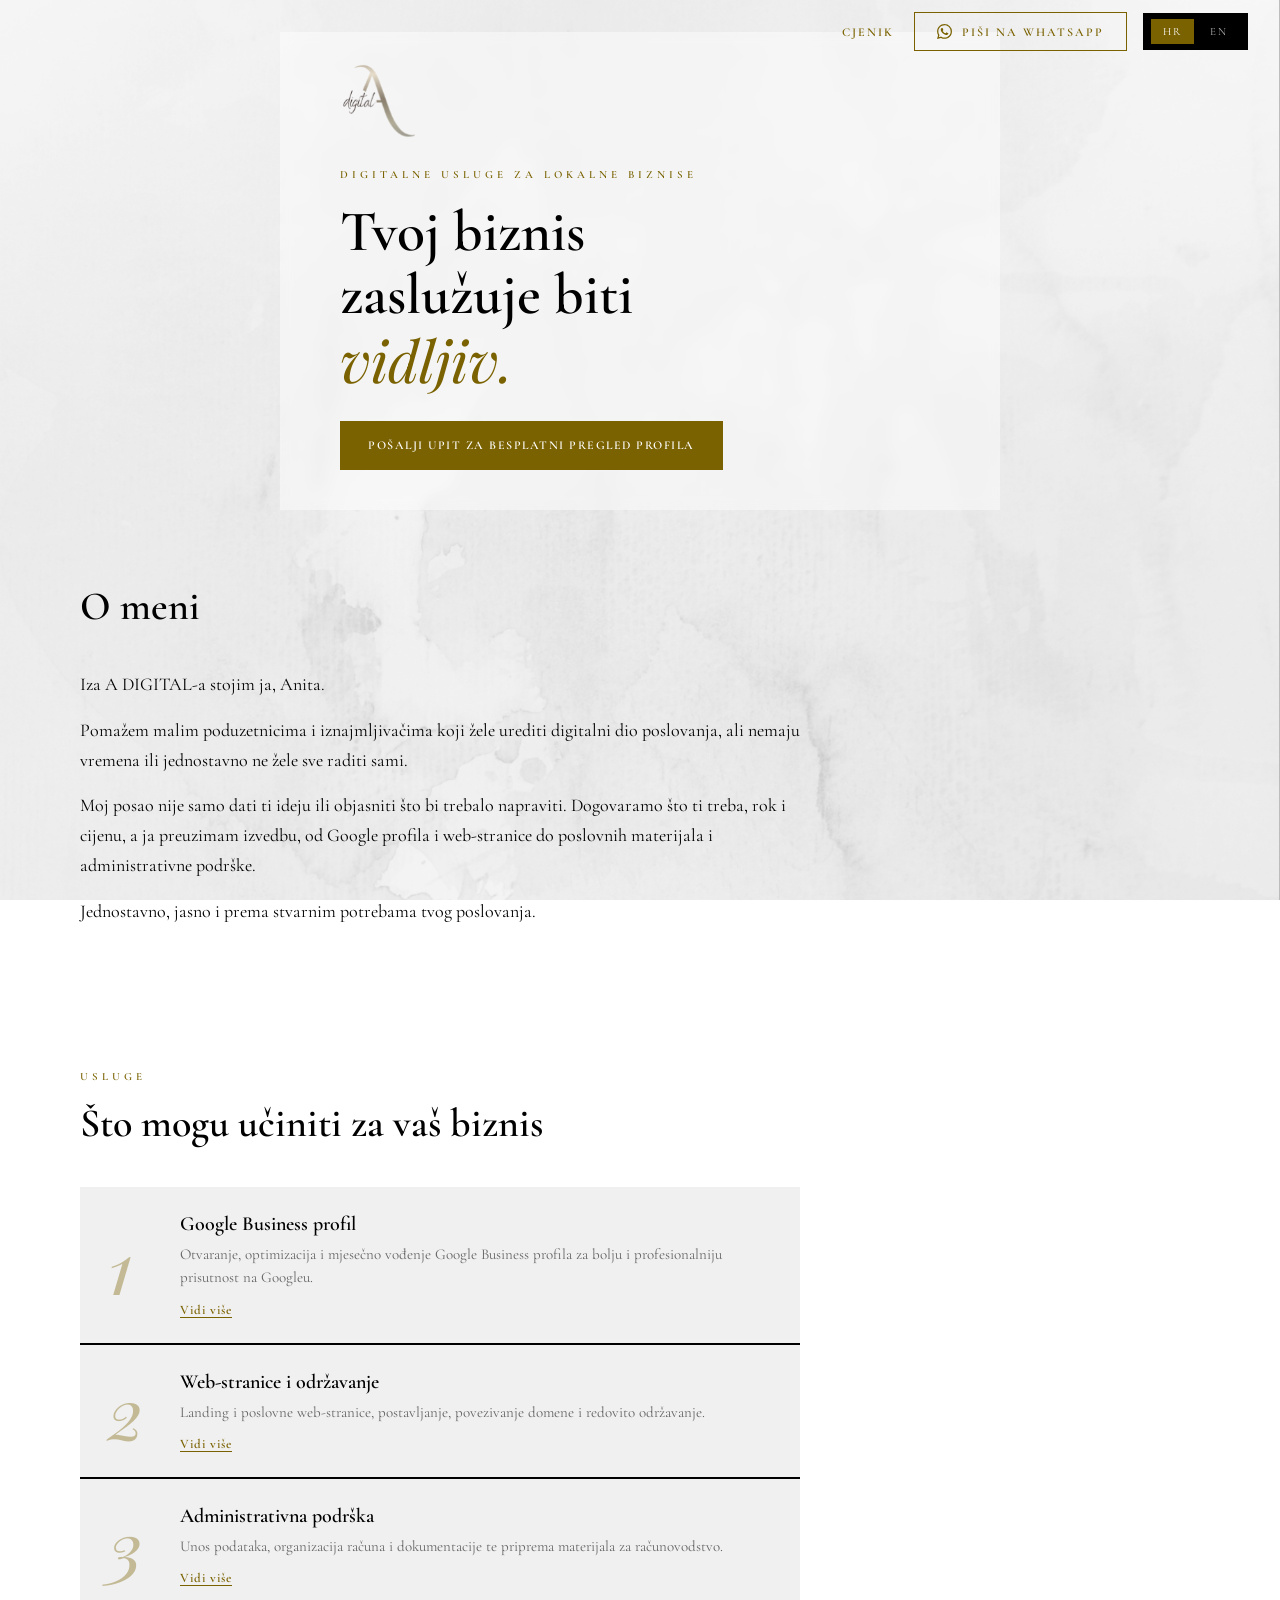
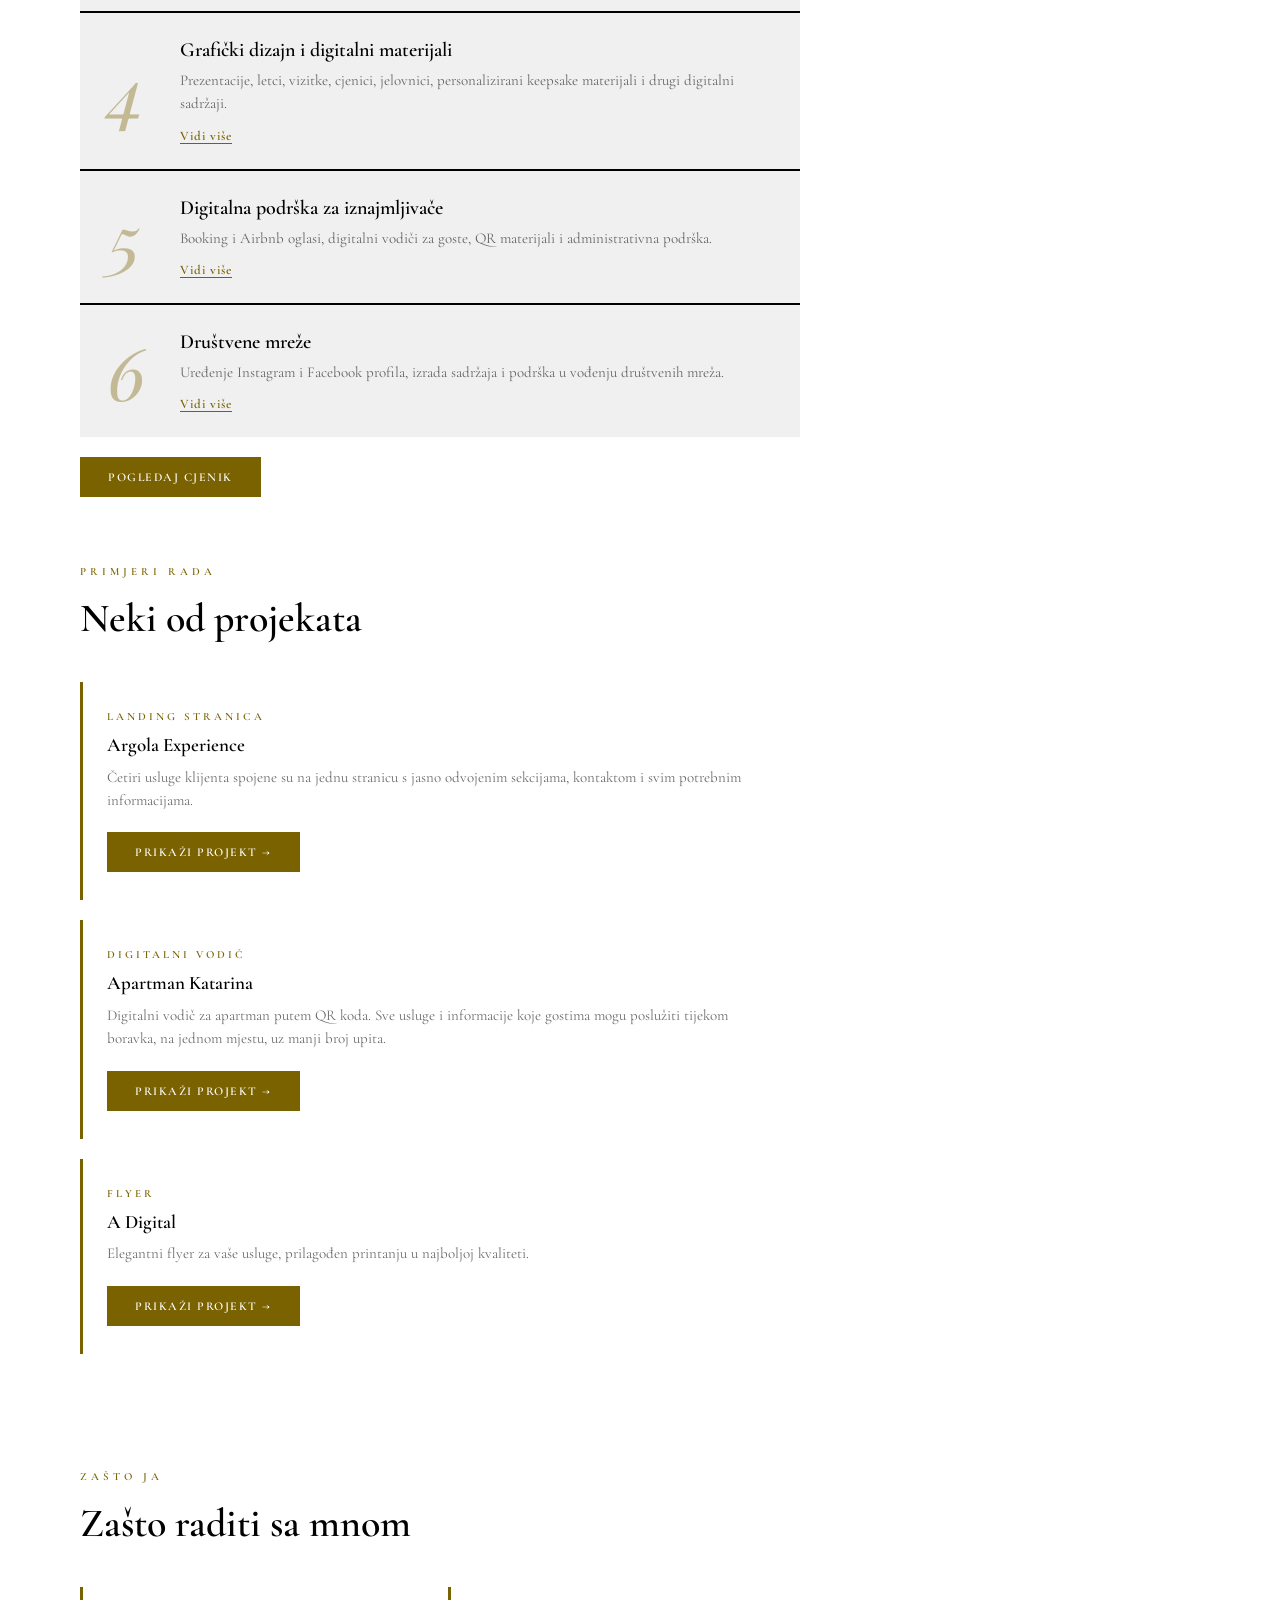
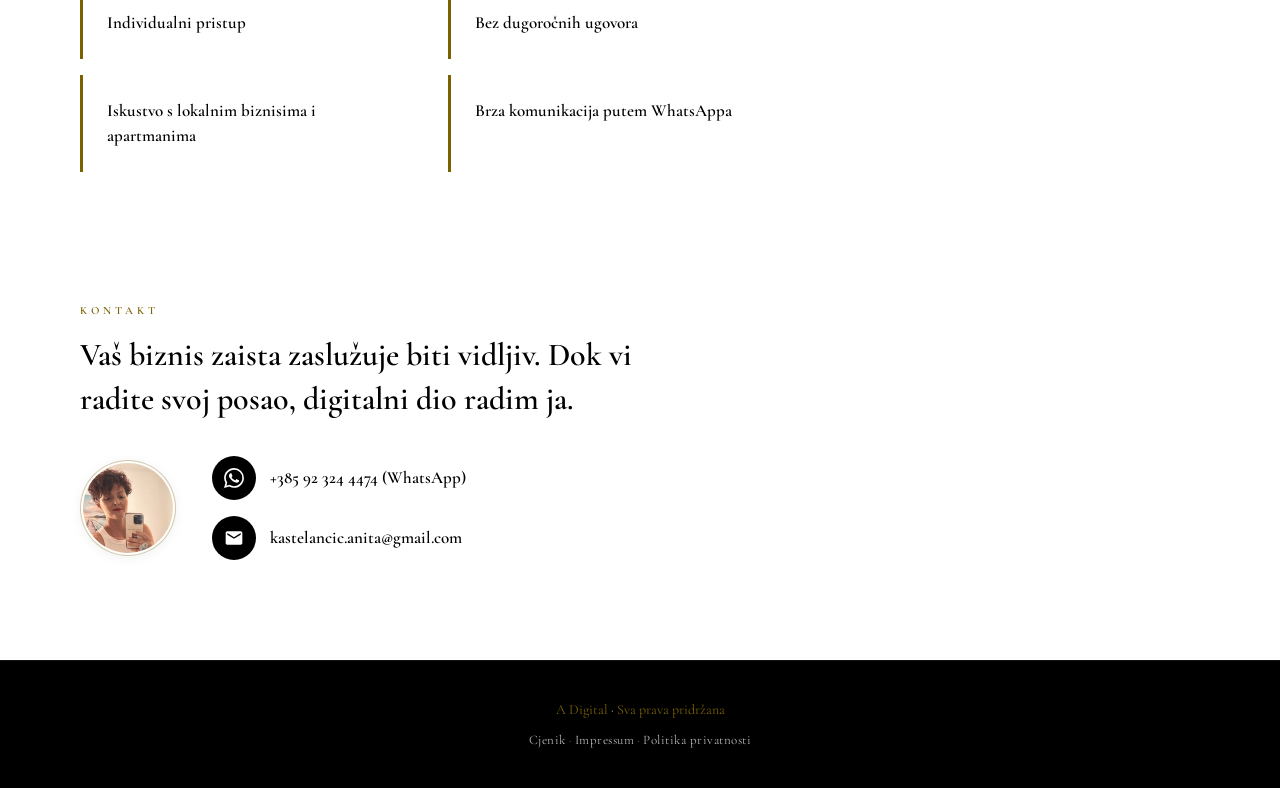
==== commit a9932a43: "Add a bilingual price list and update the landing page to the current offer. Co-authored-by: Cursor " ====
--- a/index.html
+++ b/index.html
@@ -25,6 +25,8 @@
   }
 
   .site-header { position:fixed; top:0; left:0; right:0; z-index:999; padding:12px 32px; background:transparent; display:flex; align-items:center; justify-content:flex-end; gap:16px; }
+  .header-nav { color:var(--accent); text-decoration:none; font-size:12px; letter-spacing:2px; text-transform:uppercase; font-weight:600; padding:11px 4px; white-space:nowrap; }
+  .header-nav:hover { color:var(--black); }
   .header-wa { display:inline-flex; align-items:center; gap:10px; padding:11px 22px; border:1px solid var(--accent); color:var(--accent); text-decoration:none; font-size:12px; letter-spacing:2px; text-transform:uppercase; font-weight:600; transition:all 0.3s ease; background:transparent; white-space:nowrap; }
   .header-wa svg { width:15px; height:15px; fill:currentColor; flex-shrink:0; }
   .header-wa:hover { background:var(--accent); color:white; }
@@ -53,31 +55,33 @@
   .section-title { font-family:var(--font-body); font-size:clamp(26px,3.2vw,40px); font-weight:600; line-height:1.2; margin-bottom:40px; max-width:560px; color:var(--black); }
 
   .service-list { display:flex; flex-direction:column; gap:2px; background:var(--black); max-width:720px; }
-  .service-item { display:flex; align-items:center; gap:24px; background:var(--surface-strong); padding:24px 32px 24px 28px; transition:background 0.3s ease; }
+  .service-item { display:flex; align-items:center; gap:24px; background-color:var(--surface-strong); padding:24px 32px 24px 28px; transition:background-color 0.3s ease, color 0.3s ease; }
   .service-num { font-family:var(--font-accent); font-size:clamp(52px,6.5vw,72px); font-weight:400; font-style:italic; color:rgba(122,98,0,0.38); line-height:1; flex-shrink:0; min-width:48px; letter-spacing:-2px; user-select:none; align-self:center; transition:transform 0.3s ease, color 0.3s ease; }
-  .service-item:hover .service-num,
+  .service-item.is-hover .service-num,
   .service-item.is-open .service-num { color:#c9a84c; transform:scale(1.03); }
   .service-body { flex:1; min-width:0; }
-  .service-item:hover { background:var(--black); color:white; }
-  .service-item:hover .service-desc,
+  .service-item.is-hover,
+  .service-item.is-open { background-color:var(--black); color:white; }
+  .service-item.is-hover .service-desc,
   .service-item.is-open .service-desc { color:var(--light-muted); }
-  .service-item.is-open { background:var(--black); color:white; }
   .service-name { font-family:var(--font-body); font-size:20px; font-weight:600; margin-bottom:6px; line-height:1.3; }
   .service-desc { font-size:15px; line-height:1.55; color:var(--muted); font-weight:400; margin:0; transition:color 0.3s; }
   .see-more-btn { margin-top:12px; background:none; border:none; padding:0; font-family:var(--font-body); font-size:13px; letter-spacing:1px; color:var(--accent); cursor:pointer; text-decoration:underline; text-underline-offset:3px; font-weight:600; }
-  .service-item:hover .see-more-btn,
+  .service-item.is-hover .see-more-btn,
   .proof-card:hover .see-more-btn { color:var(--accent); }
   .service-item.is-open .see-more-btn,
   .service-item.is-open:hover .see-more-btn { color:white; }
   .see-more-content { max-height:0; overflow:hidden; opacity:0; transition:max-height 0.45s ease, opacity 0.35s ease, margin 0.35s ease; margin-top:0; }
   .service-item.is-open .see-more-content,
-  .proof-card.is-open .see-more-content { max-height:520px; opacity:1; margin-top:14px; }
+  .proof-card.is-open .see-more-content { max-height:720px; opacity:1; margin-top:14px; }
+  .about-text { max-width:720px; display:flex; flex-direction:column; gap:16px; }
+  .about-text p { font-size:18px; line-height:1.65; margin:0; color:var(--black); }
   .see-more-content p { font-size:14px; line-height:1.7; color:var(--muted); margin:0; transition:color 0.3s; }
   .see-more-content a { color:var(--accent); font-weight:600; text-underline-offset:3px; }
   .service-item.is-open .see-more-content p,
-  .service-item:hover .see-more-content p { color:var(--light-muted); }
+  .service-item.is-hover .see-more-content p { color:var(--light-muted); }
   .service-item.is-open .see-more-content a,
-  .service-item:hover .see-more-content a { color:white; }
+  .service-item.is-hover .see-more-content a { color:white; }
 
   .proof-grid { display:grid; grid-template-columns:1fr; gap:20px; max-width:720px; }
   .proof-card { background:var(--surface-strong); padding:28px 28px 28px 24px; border-left:3px solid var(--accent); transition:background 0.3s ease; }
@@ -121,7 +125,8 @@
 
   @media (max-width:900px) {
     body { background-attachment: scroll; }
-    .site-header { padding:10px 16px; }
+    .site-header { padding:10px 16px; gap:10px; }
+    .header-nav { font-size:11px; letter-spacing:1px; padding:8px 2px; }
     .header-wa { padding:9px 14px; font-size:10px; letter-spacing:1.5px; }
     .header-wa span { display:none; }
     .hero { padding-top:24px; }
@@ -142,6 +147,7 @@
 <body>
 
 <header class="site-header">
+  <a href="cjenik/" class="header-nav" data-en-href="pricing/" data-hr="Cjenik" data-en="Pricing">Cjenik</a>
   <a href="https://wa.me/385923244474?text=Zdravo!%20Zanima%20me%20suradnja%20s%20A%20Digital." data-en-href="https://wa.me/385923244474?text=Hello!%20I%27m%20interested%20in%20working%20with%20A%20Digital." target="_blank" class="header-wa">
     <svg viewBox="0 0 24 24" aria-hidden="true"><path d="M17.472 14.382c-.297-.149-1.758-.867-2.03-.967-.273-.099-.471-.148-.67.15-.197.297-.767.966-.94 1.164-.173.199-.347.223-.644.075-.297-.15-1.255-.463-2.39-1.475-.883-.788-1.48-1.761-1.653-2.059-.173-.297-.018-.458.13-.606.134-.133.298-.347.446-.52.149-.174.198-.298.298-.497.099-.198.05-.371-.025-.52-.075-.149-.669-1.612-.916-2.207-.242-.579-.487-.5-.669-.51-.173-.008-.371-.01-.57-.01-.198 0-.52.074-.792.372-.272.297-1.04 1.016-1.04 2.479 0 1.462 1.065 2.875 1.213 3.074.149.198 2.096 3.2 5.077 4.487.709.306 1.262.489 1.694.625.712.227 1.36.195 1.871.118.571-.085 1.758-.719 2.006-1.413.248-.694.248-1.289.173-1.413-.074-.124-.272-.198-.57-.347m-5.421 7.403h-.004a9.87 9.87 0 01-5.031-1.378l-.361-.214-3.741.982.998-3.648-.235-.374a9.86 9.86 0 01-1.51-5.26c.001-5.45 4.436-9.884 9.888-9.884 2.64 0 5.122 1.03 6.988 2.898a9.825 9.825 0 012.893 6.994c-.003 5.45-4.435 9.884-9.881 9.884m8.413-18.297A11.815 11.815 0 0012.05 0C5.495 0 .16 5.335.157 11.892c0 2.096.547 4.142 1.588 5.945L.057 24l6.305-1.654a11.882 11.882 0 005.683 1.448h.005c6.554 0 11.89-5.335 11.893-11.893a11.821 11.821 0 00-3.48-8.413z"/></svg>
     <span data-hr="Piši na WhatsApp" data-en="Message on WhatsApp">Piši na WhatsApp</span>
@@ -158,8 +164,18 @@
     <div class="logo-wrap"><img src="LOGO Anita.png" alt="A Digital"></div>
     <p class="hero-eyebrow" data-hr="Digitalne usluge za lokalne biznise" data-en="Digital services for local businesses">Digitalne usluge za lokalne biznise</p>
     <h1 class="hero-title" data-hr="Tvoj biznis<br>zaslužuje biti<br><em>vidljiv.</em>" data-en="Your business<br>deserves to be<br><em>visible.</em>">Tvoj biznis<br>zaslužuje biti<br><em>vidljiv.</em></h1>
-    <p class="hero-greeting" data-hr="Bok, ja sam Anita. Pomažem malim biznisima, iznajmljivačima i lokalnim poduzetnicima da budu vidljiviji na Googleu i društvenim mrežama." data-en="Hi, I'm Anita. I help small businesses, rental hosts and local entrepreneurs become more visible on Google and social media.">Bok, ja sam Anita. Pomažem malim biznisima, iznajmljivačima i lokalnim poduzetnicima da budu vidljiviji na Googleu i društvenim mrežama.</p>
     <a href="https://wa.me/385923244474?text=Zdravo!%20Po%C5%A1aljem%20upit%20za%20besplatni%20pregled%20profila." data-en-href="https://wa.me/385923244474?text=Hello!%20I%27d%20like%20to%20request%20a%20free%20profile%20review." target="_blank" class="hero-cta" data-hr="Pošalji upit za besplatni pregled profila" data-en="Request a free profile review">Pošalji upit za besplatni pregled profila</a>
+  </div>
+</section>
+
+<!-- O MENI -->
+<section class="section" id="o-meni">
+  <h2 class="section-title" data-hr="O meni" data-en="About Me">O meni</h2>
+  <div class="about-text">
+    <p data-hr="Iza A DIGITAL-a stojim ja, Anita." data-en="I'm Anita, the person behind A DIGITAL.">Iza A DIGITAL-a stojim ja, Anita.</p>
+    <p data-hr="Pomažem malim poduzetnicima i iznajmljivačima koji žele urediti digitalni dio poslovanja, ali nemaju vremena ili jednostavno ne žele sve raditi sami." data-en="I work with small businesses and property owners who want to get the digital side of their business organised but don't have the time, or simply don't want to handle everything themselves.">Pomažem malim poduzetnicima i iznajmljivačima koji žele urediti digitalni dio poslovanja, ali nemaju vremena ili jednostavno ne žele sve raditi sami.</p>
+    <p data-hr="Moj posao nije samo dati ti ideju ili objasniti što bi trebalo napraviti. Dogovaramo što ti treba, rok i cijenu, a ja preuzimam izvedbu, od Google profila i web-stranice do poslovnih materijala i administrativne podrške." data-en="My job isn't just to give you ideas or tell you what needs to be done. We agree on what you need, the timeline and the price, and I take care of the execution, from your Google profile and website to business materials and administrative support.">Moj posao nije samo dati ti ideju ili objasniti što bi trebalo napraviti. Dogovaramo što ti treba, rok i cijenu, a ja preuzimam izvedbu, od Google profila i web-stranice do poslovnih materijala i administrativne podrške.</p>
+    <p data-hr="Jednostavno, jasno i prema stvarnim potrebama tvog poslovanja." data-en="Simple, clear and tailored to what your business actually needs.">Jednostavno, jasno i prema stvarnim potrebama tvog poslovanja.</p>
   </div>
 </section>
 
@@ -172,70 +188,71 @@
     <div class="service-item">
       <span class="service-num" aria-hidden="true">1</span>
       <div class="service-body">
-      <h3 class="service-name" data-hr="Google Business Profile" data-en="Google Business Profile">Google Business Profile</h3>
-      <p class="service-desc" data-hr="Audit, optimizacija, otvaranje profila i mjesečno vođenje. To je moj glavni fokus." data-en="Audit, optimisation, profile setup and monthly management. That's my main focus.">Audit, optimizacija, otvaranje profila i mjesečno vođenje. To je moj glavni fokus.</p>
-      <button type="button" class="see-more-btn" onclick="toggleSeeMore(this)" data-hr-more="Vidi više" data-en-more="See more" data-hr-less="Sakrij" data-en-less="Hide">Vidi više</button>
-      <div class="see-more-content">
-        <p data-hr="Ovo je moj glavni fokus jer smatram da je Google i dalje glavno mjesto gdje kupci pronalaze ono što trebaju. Na postojećem profilu pregledam sve što treba, napravim kratku analizu s prijedlozima promjena i nastavljam voditi profil dok vi radite svoj posao." data-en="This is my main focus because I believe Google is still the main place where customers find what they need. On your existing profile I review everything that needs attention, prepare a short analysis with suggested changes, and continue managing the profile while you focus on your business.">Ovo je moj glavni fokus jer smatram da je Google i dalje glavno mjesto gdje kupci pronalaze ono što trebaju. Na postojećem profilu pregledam sve što treba, napravim kratku analizu s prijedlozima promjena i nastavljam voditi profil dok vi radite svoj posao.</p>
+      <h3 class="service-name" data-hr="Google Business profil" data-en="Google Business Profile">Google Business profil</h3>
+      <p class="service-desc" data-hr="Otvaranje, optimizacija i mjesečno vođenje Google Business profila za bolju i profesionalniju prisutnost na Googleu." data-en="Setup, optimisation and ongoing management of your Google Business Profile for a stronger and more professional presence on Google.">Otvaranje, optimizacija i mjesečno vođenje Google Business profila za bolju i profesionalniju prisutnost na Googleu.</p>
+      <button type="button" class="see-more-btn" onclick="toggleSeeMore(this)" data-hr-more="Vidi više" data-en-more="See more" data-hr-less="Sakrij" data-en-less="Hide">Vidi više</button>
+      <div class="see-more-content">
+        <p data-hr="Pomažem da tvoj posao bude lakše pronađen na Googleu i da potencijalni klijenti odmah pronađu točne i korisne informacije. Otvaram nove Google Business profile, optimiziram postojeće i po dogovoru preuzimam njihovo redovito mjesečno vođenje." data-en="I help make your business easier to find on Google and ensure potential customers can quickly find accurate and useful information. I set up new Google Business Profiles, optimise existing profiles and can provide ongoing monthly management when needed.">Pomažem da tvoj posao bude lakše pronađen na Googleu i da potencijalni klijenti odmah pronađu točne i korisne informacije. Otvaram nove Google Business profile, optimiziram postojeće i po dogovoru preuzimam njihovo redovito mjesečno vođenje.</p>
       </div>
       </div>
     </div>
     <div class="service-item">
       <span class="service-num" aria-hidden="true">2</span>
       <div class="service-body">
-      <h3 class="service-name" data-hr="Instagram i društvene mreže" data-en="Instagram & social media">Instagram i društvene mreže</h3>
-      <p class="service-desc" data-hr="Optimizacija profila i mjesečno vođenje sadržaja." data-en="Profile optimisation and monthly content management.">Optimizacija profila i mjesečno vođenje sadržaja.</p>
-      <button type="button" class="see-more-btn" onclick="toggleSeeMore(this)" data-hr-more="Vidi više" data-en-more="See more" data-hr-less="Sakrij" data-en-less="Hide">Vidi više</button>
-      <div class="see-more-content">
-        <p data-hr="Društvene mreže ne moraju biti stres. Jednokratno vam sredim profil da izgleda uredno i profesionalno, uključujući opis, vizuale i postavke. Za vođenje društvenih mreža dostupna su tri paketa: BASIC, LEVEL UP i PRO." data-en="Social media doesn't have to be stressful. I can do a one-time profile tidy-up so it looks clean and professional, including bio, visuals and settings. For social media management, three packages are available: BASIC, LEVEL UP and PRO.">Društvene mreže ne moraju biti stres. Jednokratno vam sredim profil da izgleda uredno i profesionalno, uključujući opis, vizuale i postavke. Za vođenje društvenih mreža dostupna su tri paketa: BASIC, LEVEL UP i PRO.</p>
+      <h3 class="service-name" data-hr="Web-stranice i održavanje" data-en="Websites &amp; Maintenance">Web-stranice i održavanje</h3>
+      <p class="service-desc" data-hr="Landing i poslovne web-stranice, postavljanje, povezivanje domene i redovito održavanje." data-en="Landing pages and business websites, setup, domain connection and ongoing maintenance.">Landing i poslovne web-stranice, postavljanje, povezivanje domene i redovito održavanje.</p>
+      <button type="button" class="see-more-btn" onclick="toggleSeeMore(this)" data-hr-more="Vidi više" data-en-more="See more" data-hr-less="Sakrij" data-en-less="Hide">Vidi više</button>
+      <div class="see-more-content">
+        <p data-hr="Izrađujem jednostavne i funkcionalne web-stranice prilagođene tvom poslovanju, od landing stranice do weba s više podstranica. Mogu preuzeti i postavljanje stranice, povezivanje domene te kasnije izmjene i održavanje sadržaja." data-en="I create simple, functional websites tailored to your business, from landing pages to multi-page business websites. I can also handle website setup, domain connection, content updates and ongoing maintenance.">Izrađujem jednostavne i funkcionalne web-stranice prilagođene tvom poslovanju, od landing stranice do weba s više podstranica. Mogu preuzeti i postavljanje stranice, povezivanje domene te kasnije izmjene i održavanje sadržaja.</p>
       </div>
       </div>
     </div>
     <div class="service-item">
       <span class="service-num" aria-hidden="true">3</span>
       <div class="service-body">
-      <h3 class="service-name" data-hr="Landing stranice" data-en="Landing pages">Landing stranice</h3>
-      <p class="service-desc" data-hr="Jednostavna online prezentacija vaših usluga, poput ove stranice." data-en="A simple online presentation of your services, like this page.">Jednostavna online prezentacija vaših usluga, poput ove stranice.</p>
-      <button type="button" class="see-more-btn" onclick="toggleSeeMore(this)" data-hr-more="Vidi više" data-en-more="See more" data-hr-less="Sakrij" data-en-less="Hide">Vidi više</button>
-      <div class="see-more-content">
-        <p data-hr="Ova stranica je dobar primjer: jednostavna, jasna, bez nepotrebnih stvari. Nije komplicirana web stranica, nego mjesto gdje ljudi brzo vide što nudite i kako vas kontaktirati. Mogu je postaviti na vašu domenu ili pomoći oko postavljanja. Bitno mi je da stvarno služi vašem biznisu, a ne da izgleda 'fancy' samo radi izgleda." data-en="This page is a good example: simple, clear, nothing unnecessary. It's not a complicated website, but a place where people quickly see what you offer and how to contact you. I can set it up on your domain or help with getting one. What matters to me is that it actually serves your business, not that it looks 'fancy' for the sake of it.">Ova stranica je dobar primjer: jednostavna, jasna, bez nepotrebnih stvari. Nije komplicirana web stranica, nego mjesto gdje ljudi brzo vide što nudite i kako vas kontaktirati. Mogu je postaviti na vašu domenu ili pomoći oko postavljanja. Bitno mi je da stvarno služi vašem biznisu, a ne da izgleda 'fancy' samo radi izgleda.</p>
+      <h3 class="service-name" data-hr="Administrativna podrška" data-en="Administrative Support">Administrativna podrška</h3>
+      <p class="service-desc" data-hr="Unos podataka, organizacija računa i dokumentacije te priprema materijala za računovodstvo." data-en="Data entry, invoice and document organisation, and preparation of documentation for accounting.">Unos podataka, organizacija računa i dokumentacije te priprema materijala za računovodstvo.</p>
+      <button type="button" class="see-more-btn" onclick="toggleSeeMore(this)" data-hr-more="Vidi više" data-en-more="See more" data-hr-less="Sakrij" data-en-less="Hide">Vidi više</button>
+      <div class="see-more-content">
+        <p data-hr="Preuzimam dio svakodnevnih administrativnih poslova koji ti oduzimaju vrijeme, od unosa podataka i primki u postojeće sustave do organizacije računa i pripreme dokumentacije za računovodstvo. Opseg podrške dogovaramo prema potrebama tvog poslovanja." data-en="I take care of everyday administrative tasks that take up your time, from entering data and documents into existing systems to organising invoices and preparing documentation for your accountant. The scope of support is tailored to the needs of your business.">Preuzimam dio svakodnevnih administrativnih poslova koji ti oduzimaju vrijeme, od unosa podataka i primki u postojeće sustave do organizacije računa i pripreme dokumentacije za računovodstvo. Opseg podrške dogovaramo prema potrebama tvog poslovanja.</p>
       </div>
       </div>
     </div>
     <div class="service-item">
       <span class="service-num" aria-hidden="true">4</span>
       <div class="service-body">
-      <h3 class="service-name" data-hr="Digitalni sadržaji i QR vodiči" data-en="Digital content & QR guides">Digitalni sadržaji i QR vodiči</h3>
-      <p class="service-desc" data-hr="Cjenici, jelovnici, PDF materijali i vodiči za goste smještaja." data-en="Price lists, menus, PDF materials and guides for accommodation guests.">Cjenici, jelovnici, PDF materijali i vodiči za goste smještaja.</p>
-      <button type="button" class="see-more-btn" onclick="toggleSeeMore(this)" data-hr-more="Vidi više" data-en-more="See more" data-hr-less="Sakrij" data-en-less="Hide">Vidi više</button>
-      <div class="see-more-content">
-        <p data-hr="Posebno volim raditi vodiče za smještaj. Gost skenira QR i odmah ima sve na jednom mjestu: Wi-Fi, kontakt, preporuke u okolici, korisne informacije. Manje pitanja na recepciji, više vremena za goste. Također radim cjenike, jelovnike i ostale PDF materijale koje možete lako ažurirati kad se nešto promijeni." data-en="I especially love creating guides for accommodation. A guest scans a QR code and has everything in one place: Wi-Fi, contact details, local recommendations, useful info. Fewer questions at reception, more time for guests. I also create price lists, menus and other PDF materials you can easily update when something changes.">Posebno volim raditi vodiče za smještaj. Gost skenira QR i odmah ima sve na jednom mjestu: Wi-Fi, kontakt, preporuke u okolici, korisne informacije. Manje pitanja na recepciji, više vremena za goste. Također radim cjenike, jelovnike i ostale PDF materijale koje možete lako ažurirati kad se nešto promijeni.</p>
+      <h3 class="service-name" data-hr="Grafički dizajn i digitalni materijali" data-en="Graphic Design &amp; Digital Materials">Grafički dizajn i digitalni materijali</h3>
+      <p class="service-desc" data-hr="Prezentacije, letci, vizitke, cjenici, jelovnici, personalizirani keepsake materijali i drugi digitalni sadržaji." data-en="Presentations, flyers, business cards, price lists, menus, personalised keepsakes and other digital materials.">Prezentacije, letci, vizitke, cjenici, jelovnici, personalizirani keepsake materijali i drugi digitalni sadržaji.</p>
+      <button type="button" class="see-more-btn" onclick="toggleSeeMore(this)" data-hr-more="Vidi više" data-en-more="See more" data-hr-less="Sakrij" data-en-less="Hide">Vidi više</button>
+      <div class="see-more-content">
+        <p data-hr="Izrađujem poslovne i personalizirane materijale prilagođene njihovoj namjeni, od prezentacija, letaka, vizitki, cjenika i jelovnika do personaliziranih keepsake projekata i drugih digitalnih materijala. Za svaki projekt unaprijed dogovaramo format, sadržaj i datoteke koje dobivaš." data-en="I create business and personalised materials tailored to their purpose, from presentations, flyers, business cards, price lists and menus to personalised keepsake projects and other digital materials. For each project, we agree in advance on the format, content and final files you will receive.">Izrađujem poslovne i personalizirane materijale prilagođene njihovoj namjeni, od prezentacija, letaka, vizitki, cjenika i jelovnika do personaliziranih keepsake projekata i drugih digitalnih materijala. Za svaki projekt unaprijed dogovaramo format, sadržaj i datoteke koje dobivaš.</p>
       </div>
       </div>
     </div>
     <div class="service-item">
       <span class="service-num" aria-hidden="true">5</span>
       <div class="service-body">
-      <h3 class="service-name" data-hr="Apartmani" data-en="Apartments">Apartmani</h3>
-      <p class="service-desc" data-hr="Otvaranje booking platformi, vođenje i administracija apartmana." data-en="Booking platform setup, management and apartment administration.">Otvaranje booking platformi, vođenje i administracija apartmana.</p>
-      <button type="button" class="see-more-btn" onclick="toggleSeeMore(this)" data-hr-more="Vidi više" data-en-more="See more" data-hr-less="Sakrij" data-en-less="Hide">Vidi više</button>
-      <div class="see-more-content">
-        <p data-hr="Pomažem iznajmljivačima s otvaranjem i postavljanjem booking platformi, vođenjem apartmana i svakodnevnom administracijom, od rezervacija i komunikacije s gostima do svega što treba da smještaj radi bez stresa." data-en="I help rental hosts with opening and setting up booking platforms, apartment management and day-to-day administration, from reservations and guest communication to everything needed so your accommodation runs smoothly.">Pomažem iznajmljivačima s otvaranjem i postavljanjem booking platformi, vođenjem apartmana i svakodnevnom administracijom, od rezervacija i komunikacije s gostima do svega što treba da smještaj radi bez stresa.</p>
+      <h3 class="service-name" data-hr="Digitalna podrška za iznajmljivače" data-en="Digital Support for Property Owners">Digitalna podrška za iznajmljivače</h3>
+      <p class="service-desc" data-hr="Booking i Airbnb oglasi, digitalni vodiči za goste, QR materijali i administrativna podrška." data-en="Booking and Airbnb listings, digital guest guides, QR materials and administrative support.">Booking i Airbnb oglasi, digitalni vodiči za goste, QR materijali i administrativna podrška.</p>
+      <button type="button" class="see-more-btn" onclick="toggleSeeMore(this)" data-hr-more="Vidi više" data-en-more="See more" data-hr-less="Sakrij" data-en-less="Hide">Vidi više</button>
+      <div class="see-more-content">
+        <p data-hr="Pomažem iznajmljivačima urediti i organizirati digitalni dio poslovanja, od postavljanja i uređivanja oglasa na Bookingu i Airbnbju do izrade digitalnih vodiča za goste, QR materijala i administrativne podrške prema dogovorenom opsegu." data-en="I help property owners organise the digital side of their rental business, from setting up and editing Booking.com and Airbnb listings to creating digital guest guides, QR materials and providing administrative support within an agreed scope.">Pomažem iznajmljivačima urediti i organizirati digitalni dio poslovanja, od postavljanja i uređivanja oglasa na Bookingu i Airbnbju do izrade digitalnih vodiča za goste, QR materijala i administrativne podrške prema dogovorenom opsegu.</p>
       </div>
       </div>
     </div>
     <div class="service-item">
       <span class="service-num" aria-hidden="true">6</span>
       <div class="service-body">
-      <h3 class="service-name" data-hr="Canva edukacija" data-en="Canva education">Canva edukacija</h3>
-      <p class="service-desc" data-hr="Individualni online tutorial za samostalan rad u Canvi." data-en="Individual online tutorial for working independently in Canva.">Individualni online tutorial za samostalan rad u Canvi.</p>
-      <button type="button" class="see-more-btn" onclick="toggleSeeMore(this)" data-hr-more="Vidi više" data-en-more="See more" data-hr-less="Sakrij" data-en-less="Hide">Vidi više</button>
-      <div class="see-more-content">
-        <p data-hr='Canvu sam naučila kroz vlastiti rad i znam koliko može olakšati svakodnevnicu kad vas netko vodi od početka. Individualni online sat je za vas koji želite sami raditi objave i materijale, bez dugih tečajeva i bez gubljenja vremena. Imam i Canva tečaj. Više na <a href="https://www.adigital.hr/canva-crush" target="_blank" rel="noopener">adigital.hr/canva-crush</a>.' data-en='I learned Canva through my own work and I know how much it can simplify your day when someone guides you from the start. An individual online session is for you if you want to create posts and materials yourself, without long courses or wasted time. I also have a Canva course. Find out more at <a href="https://www.adigital.hr/canva-crush" target="_blank" rel="noopener">adigital.hr/canva-crush</a>.'>Canvu sam naučila kroz vlastiti rad i znam koliko može olakšati svakodnevnicu kad vas netko vodi od početka. Individualni online sat je za vas koji želite sami raditi objave i materijale, bez dugih tečajeva i bez gubljenja vremena. Imam i Canva tečaj. Više na <a href="https://www.adigital.hr/canva-crush" target="_blank" rel="noopener">adigital.hr/canva-crush</a>.</p>
-      </div>
-      </div>
-    </div>
-  </div>
+      <h3 class="service-name" data-hr="Društvene mreže" data-en="Social Media">Društvene mreže</h3>
+      <p class="service-desc" data-hr="Uređenje Instagram i Facebook profila, izrada sadržaja i podrška u vođenju društvenih mreža." data-en="Instagram and Facebook profile setup, content creation and social media support.">Uređenje Instagram i Facebook profila, izrada sadržaja i podrška u vođenju društvenih mreža.</p>
+      <button type="button" class="see-more-btn" onclick="toggleSeeMore(this)" data-hr-more="Vidi više" data-en-more="See more" data-hr-less="Sakrij" data-en-less="Hide">Vidi više</button>
+      <div class="see-more-content">
+        <p data-hr="Od jednokratnog uređenja profila i izrade vizuala do sadržaja prilagođenog tvojem poslovanju. Mjesečno vođenje društvenih mreža dostupno je prema dogovoru i raspoloživosti." data-en="From one-time profile setup and visual content creation to content tailored to your business. Ongoing monthly social media management is available by agreement and subject to availability.">Od jednokratnog uređenja profila i izrade vizuala do sadržaja prilagođenog tvojem poslovanju. Mjesečno vođenje društvenih mreža dostupno je prema dogovoru i raspoloživosti.</p>
+      </div>
+      </div>
+    </div>
+  </div>
+  <a href="cjenik/" data-en-href="pricing/" class="proof-link-btn" data-hr="Pogledaj cjenik" data-en="View pricing">Pogledaj cjenik</a>
 </section>
 
 <!-- PRIMJERI -->
@@ -314,6 +331,8 @@
 <footer>
   <p><span>A Digital</span> · <span data-hr="Sva prava pridržana" data-en="All rights reserved">Sva prava pridržana</span></p>
   <p class="footer-links">
+    <a href="cjenik/" data-en-href="pricing/" data-hr="Cjenik" data-en="Pricing">Cjenik</a>
+    <span aria-hidden="true"> · </span>
     <a href="impressum.html" data-hr="Impressum" data-en="Legal notice">Impressum</a>
     <span aria-hidden="true"> · </span>
     <a href="privatnost.html" data-hr="Politika privatnosti" data-en="Privacy policy">Politika privatnosti</a>
@@ -321,6 +340,11 @@
 </footer>
 
 <script data-cfasync="false" src="/cdn-cgi/scripts/5c5dd728/cloudflare-static/email-decode.min.js"></script><script>
+  document.querySelectorAll(".service-item").forEach((item) => {
+    item.addEventListener("pointerenter", () => item.classList.add("is-hover"));
+    item.addEventListener("pointerleave", () => item.classList.remove("is-hover"));
+  });
+
   function updateSeeMoreButtons(lang) {
     document.querySelectorAll(".see-more-btn").forEach(btn => {
       const open = btn.closest(".service-item, .proof-card").classList.contains("is-open");
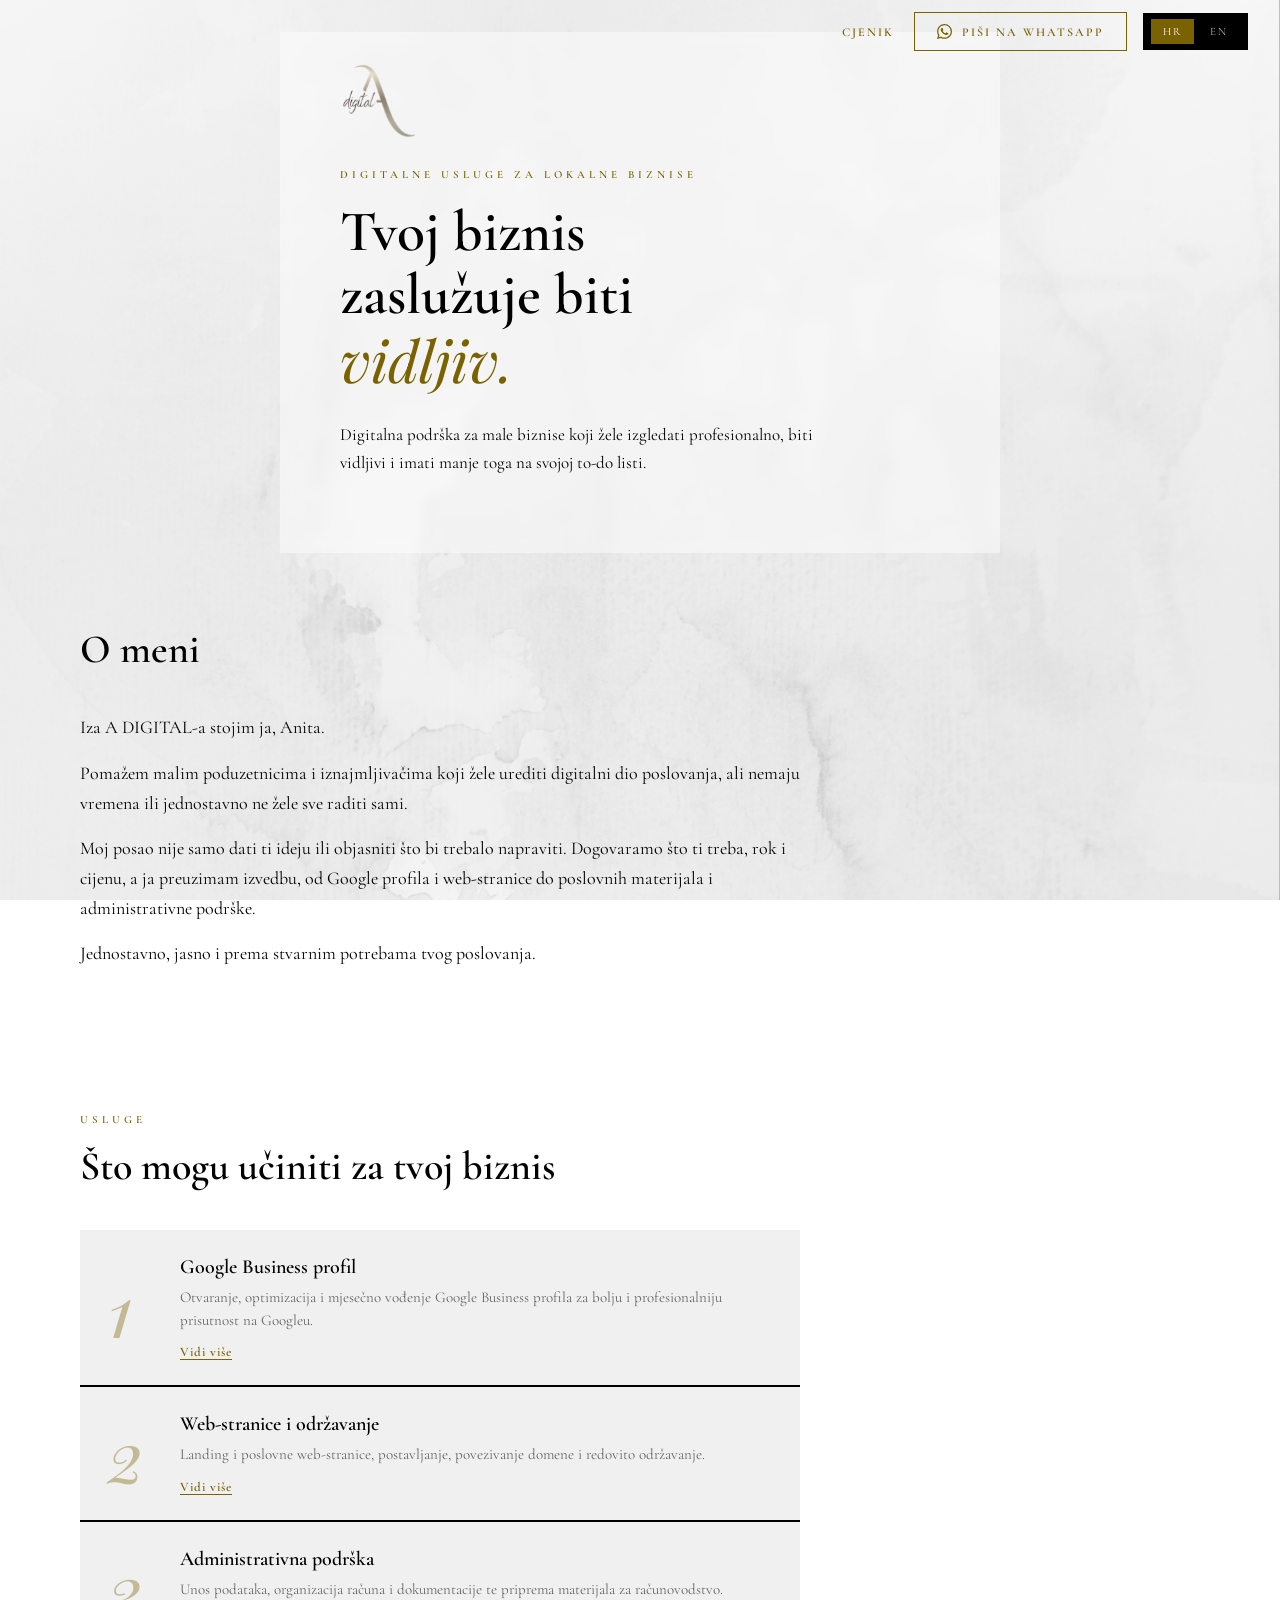
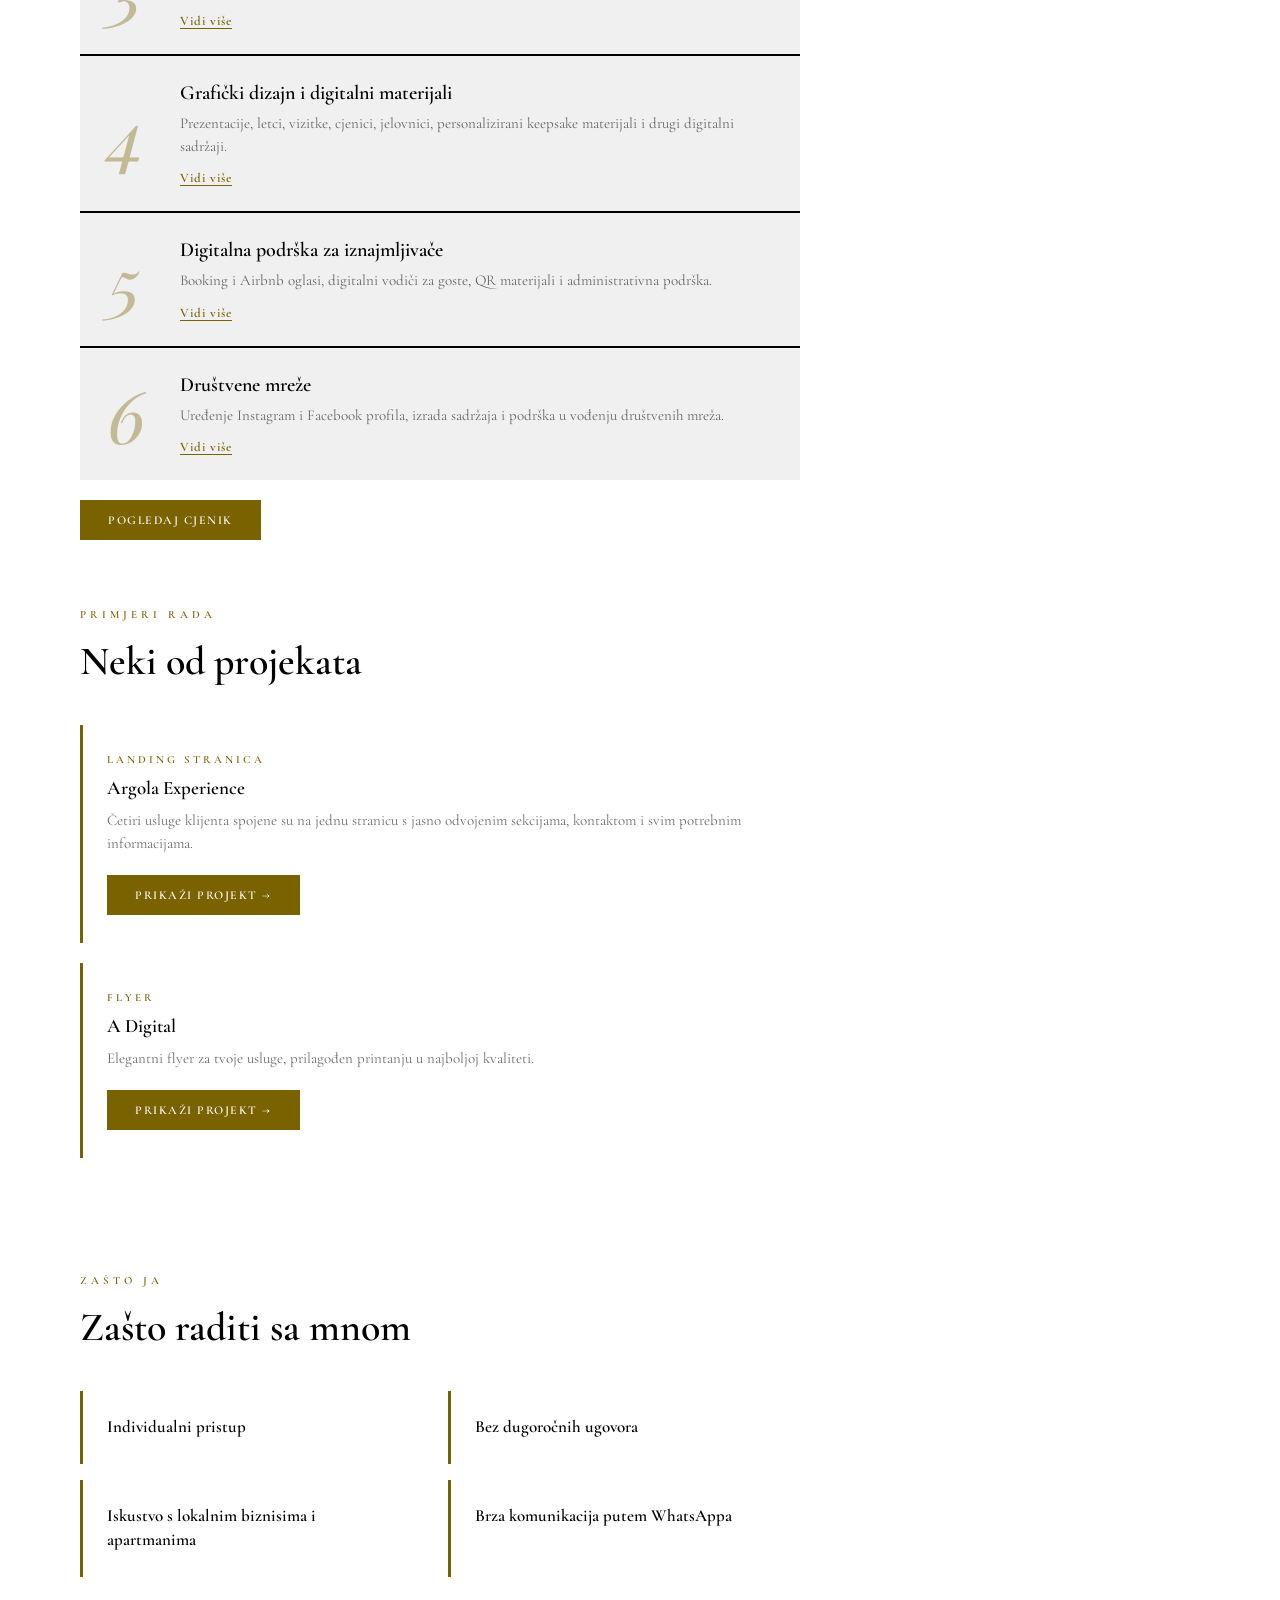
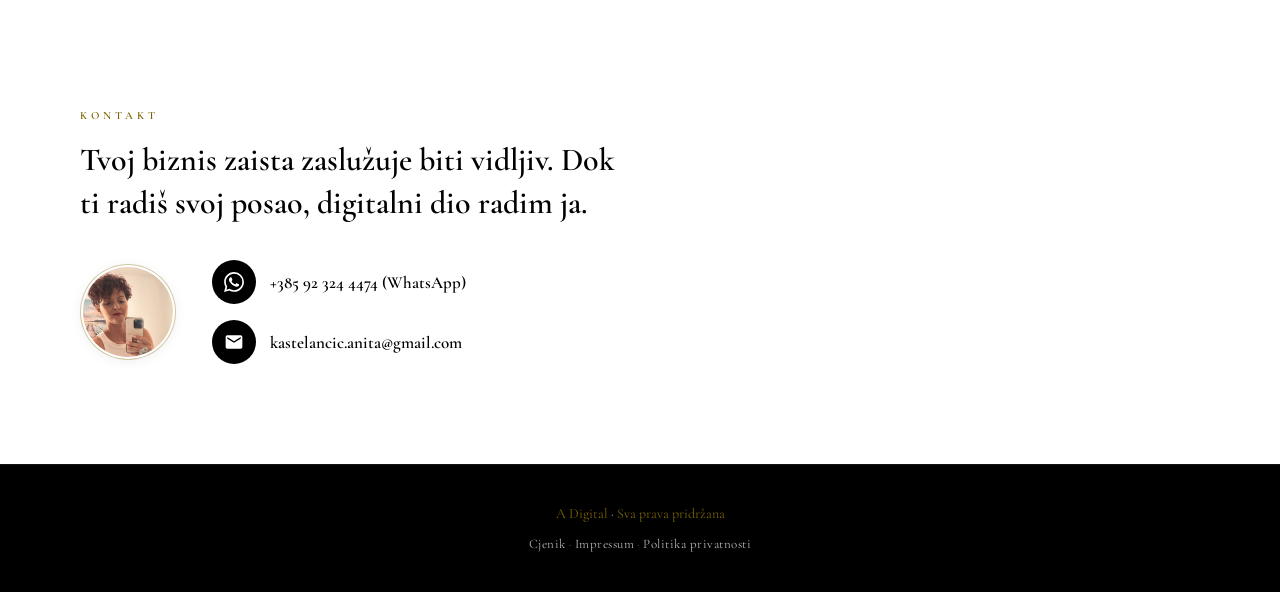
==== commit 6a77402d: "Keep the selected language across pages and apply the latest landing-page corrections. Co-authored-b" ====
--- a/index.html
+++ b/index.html
@@ -36,18 +36,16 @@
   .lang-btn:hover:not(.active) { color:white; }
 
   .hero { min-height:auto; display:flex; align-items:flex-start; background:transparent; padding:32px 0 0; }
-  .hero-left { width:100%; max-width:720px; margin:0 auto; background:rgba(255,255,255,0.45); backdrop-filter:blur(6px); display:flex; flex-direction:column; justify-content:flex-start; padding:32px 60px 40px; animation:slideInLeft 1s ease forwards; }
+  .hero-left { width:100%; max-width:720px; min-width:0; margin:0 auto; background:rgba(255,255,255,0.45); backdrop-filter:blur(6px); display:flex; flex-direction:column; justify-content:flex-start; padding:32px 60px 40px; animation:slideInLeft 1s ease forwards; }
   .logo-wrap { margin-bottom:28px; opacity:0; animation:fadeUp 0.8s ease 0.2s forwards; }
   .logo-wrap img { height:76px; width:auto; display:block; }
   .hero-eyebrow { font-size:11px; letter-spacing:4px; text-transform:uppercase; color:var(--accent); margin-bottom:20px; font-weight:600; opacity:0; animation:fadeUp 0.8s ease 0.35s forwards; }
   .hero-title { font-family:var(--font-body); font-size:clamp(36px,4.5vw,64px); font-weight:600; color:var(--black); line-height:1.1; margin-bottom:24px; opacity:0; animation:fadeUp 0.8s ease 0.5s forwards; }
-  .hero-greeting { font-size:17px; color:var(--black); margin-bottom:36px; font-weight:400; line-height:1.65; max-width:480px; opacity:0; animation:fadeUp 0.8s ease 0.7s forwards; }
+  .hero-greeting { font-size:17px; color:var(--black); margin-bottom:36px; font-weight:400; line-height:1.65; max-width:min(480px, 100%); opacity:0; animation:fadeUp 0.8s ease 0.7s forwards; }
   .contact-photo-wrap { margin-top:32px; }
   .contact-photo-frame { width:88px; height:88px; border:1.5px solid rgba(122,98,0,0.35); padding:2px; background:white; overflow:hidden; border-radius:50%; box-shadow:0 2px 12px rgba(0,0,0,0.06); }
   .contact-photo { width:100%; height:100%; object-fit:cover; object-position:center 28%; display:block; border-radius:50%; }
   .hero-title em { font-family:var(--font-accent); color:var(--accent); font-style:italic; font-weight:400; }
-  .hero-cta { display:inline-block; background:var(--accent); color:white; padding:16px 28px; font-size:12px; letter-spacing:1.5px; text-transform:uppercase; text-decoration:none; font-weight:600; transition:all 0.3s ease; align-self:flex-start; opacity:0; animation:fadeUp 0.8s ease 0.9s forwards; max-width:100%; text-align:center; line-height:1.45; }
-  .hero-cta:hover { background:var(--black); color:white; }
   .section { padding:72px 80px; background:transparent; }
   #usluge { padding-bottom:28px; }
   #primjeri { padding-top:40px; }
@@ -164,7 +162,7 @@
     <div class="logo-wrap"><img src="LOGO Anita.png" alt="A Digital"></div>
     <p class="hero-eyebrow" data-hr="Digitalne usluge za lokalne biznise" data-en="Digital services for local businesses">Digitalne usluge za lokalne biznise</p>
     <h1 class="hero-title" data-hr="Tvoj biznis<br>zaslužuje biti<br><em>vidljiv.</em>" data-en="Your business<br>deserves to be<br><em>visible.</em>">Tvoj biznis<br>zaslužuje biti<br><em>vidljiv.</em></h1>
-    <a href="https://wa.me/385923244474?text=Zdravo!%20Po%C5%A1aljem%20upit%20za%20besplatni%20pregled%20profila." data-en-href="https://wa.me/385923244474?text=Hello!%20I%27d%20like%20to%20request%20a%20free%20profile%20review." target="_blank" class="hero-cta" data-hr="Pošalji upit za besplatni pregled profila" data-en="Request a free profile review">Pošalji upit za besplatni pregled profila</a>
+    <p class="hero-greeting" data-hr="Digitalna podrška za male biznise koji žele izgledati profesionalno, biti vidljivi i imati manje toga na svojoj to-do listi." data-en="Digital support for small businesses that want to look professional, stay visible and have less on their to-do list.">Digitalna podrška za male biznise koji žele izgledati profesionalno, biti vidljivi i imati manje toga na svojoj to-do listi.</p>
   </div>
 </section>
 
@@ -182,7 +180,7 @@
 <!-- USLUGE -->
 <section class="section" id="usluge">
   <p class="section-label" data-hr="Usluge" data-en="Services">Usluge</p>
-  <h2 class="section-title" data-hr="Što mogu učiniti za vaš biznis" data-en="What I can do for your business">Što mogu učiniti za vaš biznis</h2>
+  <h2 class="section-title" data-hr="Što mogu učiniti za tvoj biznis" data-en="What I can do for your business">Što mogu učiniti za tvoj biznis</h2>
 
   <div class="service-list">
     <div class="service-item">
@@ -267,15 +265,9 @@
       <a href="https://www.argola-experience.com" target="_blank" rel="noopener" class="proof-link-btn" data-hr="Prikaži projekt →" data-en="View project →">Prikaži projekt →</a>
     </article>
     <article class="proof-card">
-      <p class="proof-tag" data-hr="Digitalni vodič" data-en="Digital guide">Digitalni vodič</p>
-      <h3 data-hr="Apartman Katarina" data-en="Apartman Katarina">Apartman Katarina</h3>
-      <p class="proof-summary" data-hr="Digitalni vodič za apartman putem QR koda. Sve usluge i informacije koje gostima mogu poslužiti tijekom boravka, na jednom mjestu, uz manji broj upita." data-en="Digital apartment guide via QR code. Everything guests need during their stay in one place, with fewer questions to answer.">Digitalni vodič za apartman putem QR koda. Sve usluge i informacije koje gostima mogu poslužiti tijekom boravka, na jednom mjestu, uz manji broj upita.</p>
-      <a href="https://www.adigital.hr/appkatarina" target="_blank" rel="noopener" class="proof-link-btn" data-hr="Prikaži projekt →" data-en="View project →">Prikaži projekt →</a>
-    </article>
-    <article class="proof-card">
       <p class="proof-tag" data-hr="Flyer" data-en="Flyer">Flyer</p>
       <h3 data-hr="A Digital" data-en="A Digital">A Digital</h3>
-      <p class="proof-summary" data-hr="Elegantni flyer za vaše usluge, prilagođen printanju u najboljoj kvaliteti." data-en="Elegant flyers for your services, ready to print in the highest quality.">Elegantni flyer za vaše usluge, prilagođen printanju u najboljoj kvaliteti.</p>
+      <p class="proof-summary" data-hr="Elegantni flyer za tvoje usluge, prilagođen printanju u najboljoj kvaliteti." data-en="Elegant flyers for your services, ready to print in the highest quality.">Elegantni flyer za tvoje usluge, prilagođen printanju u najboljoj kvaliteti.</p>
       <a href="https://canva.link/5xlq6pn8dlkwgjj" target="_blank" rel="noopener" class="proof-link-btn" data-hr="Prikaži projekt →" data-en="View project →">Prikaži projekt →</a>
     </article>
   </div>
@@ -304,7 +296,7 @@
 <!-- KONTAKT -->
 <section class="contact-section" id="kontakt">
   <p class="section-label" data-hr="Kontakt" data-en="Contact">Kontakt</p>
-  <p class="contact-closing" data-hr="Vaš biznis zaista zaslužuje biti vidljiv. Dok vi radite svoj posao, digitalni dio radim ja." data-en="Your business truly deserves to be visible. While you focus on your work, I handle the digital side.">Vaš biznis zaista zaslužuje biti vidljiv. Dok vi radite svoj posao, digitalni dio radim ja.</p>
+  <p class="contact-closing" data-hr="Tvoj biznis zaista zaslužuje biti vidljiv. Dok ti radiš svoj posao, digitalni dio radim ja." data-en="Your business truly deserves to be visible. While you focus on your work, I handle the digital side.">Tvoj biznis zaista zaslužuje biti vidljiv. Dok ti radiš svoj posao, digitalni dio radim ja.</p>
   <div class="contact-row">
     <div class="contact-photo-wrap">
       <div class="contact-photo-frame">
@@ -339,6 +331,7 @@
   </p>
 </footer>
 
+<script src="lang.js"></script>
 <script data-cfasync="false" src="/cdn-cgi/scripts/5c5dd728/cloudflare-static/email-decode.min.js"></script><script>
   document.querySelectorAll(".service-item").forEach((item) => {
     item.addEventListener("pointerenter", () => item.classList.add("is-hover"));
@@ -360,6 +353,7 @@
   }
 
   function setLang(lang) {
+    if (window.ADigitalLang) ADigitalLang.save(lang);
     document.querySelectorAll(".lang-btn").forEach(btn => {
       btn.classList.toggle("active", btn.textContent.toLowerCase() === lang);
     });
@@ -385,6 +379,9 @@
       ? "A Digital | Digital services for local businesses"
       : "A Digital | Digitalne usluge za lokalne biznise";
   }
+
+  var startLang = window.ADigitalLang && ADigitalLang.read();
+  if (startLang) setLang(startLang);
 </script>
 </body>
-</html>+</html>
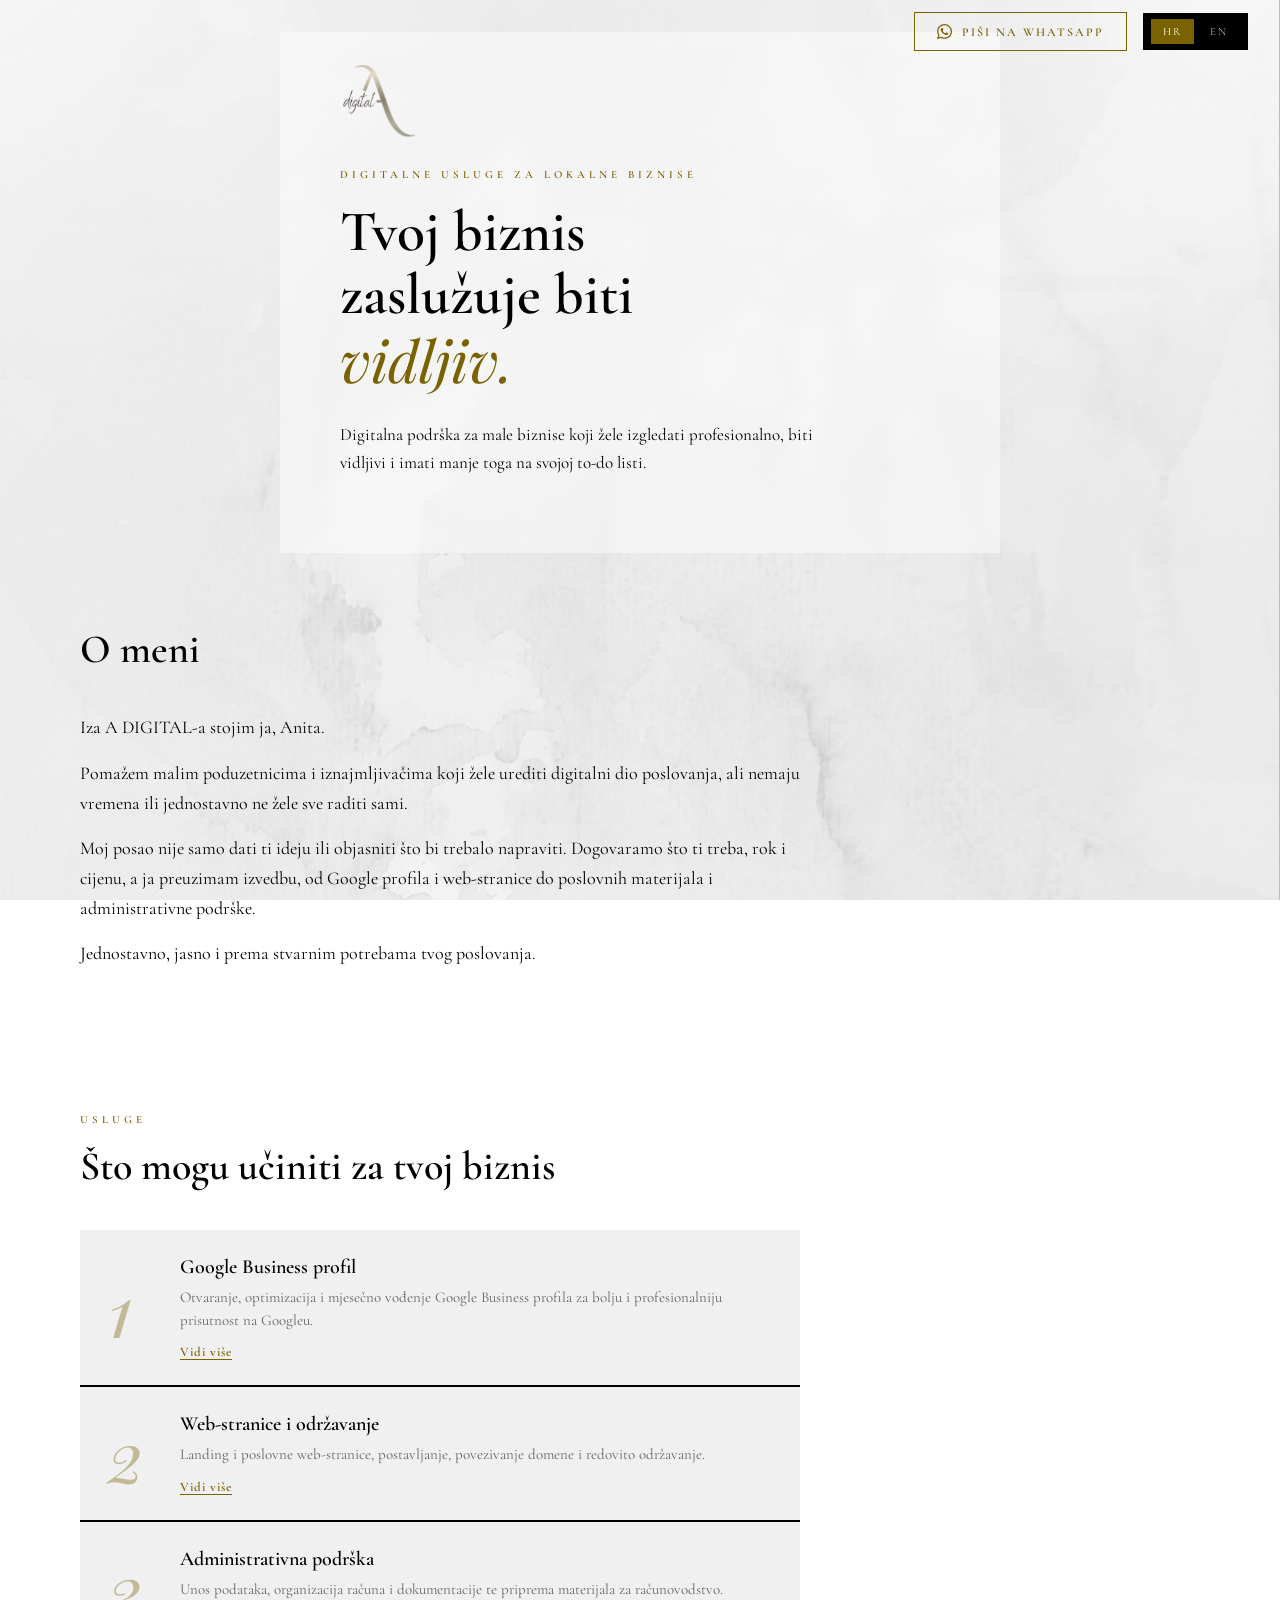
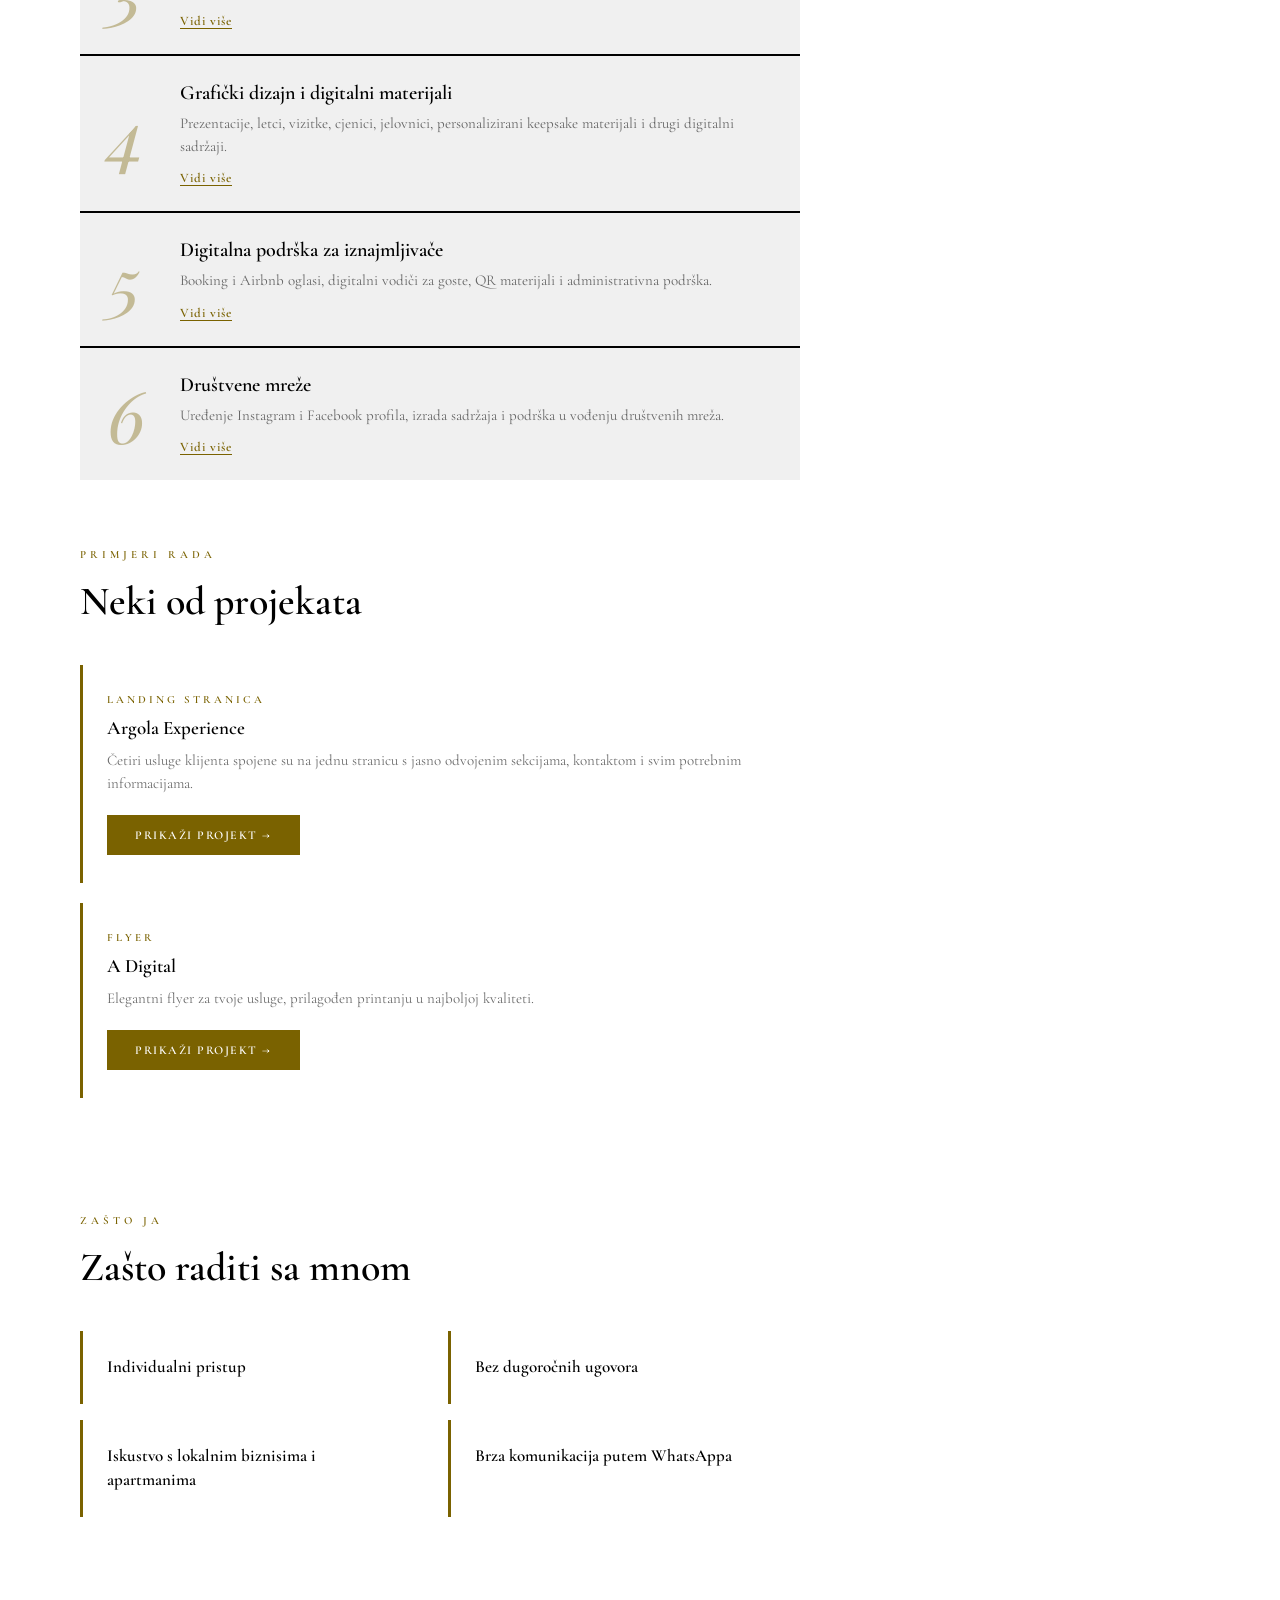
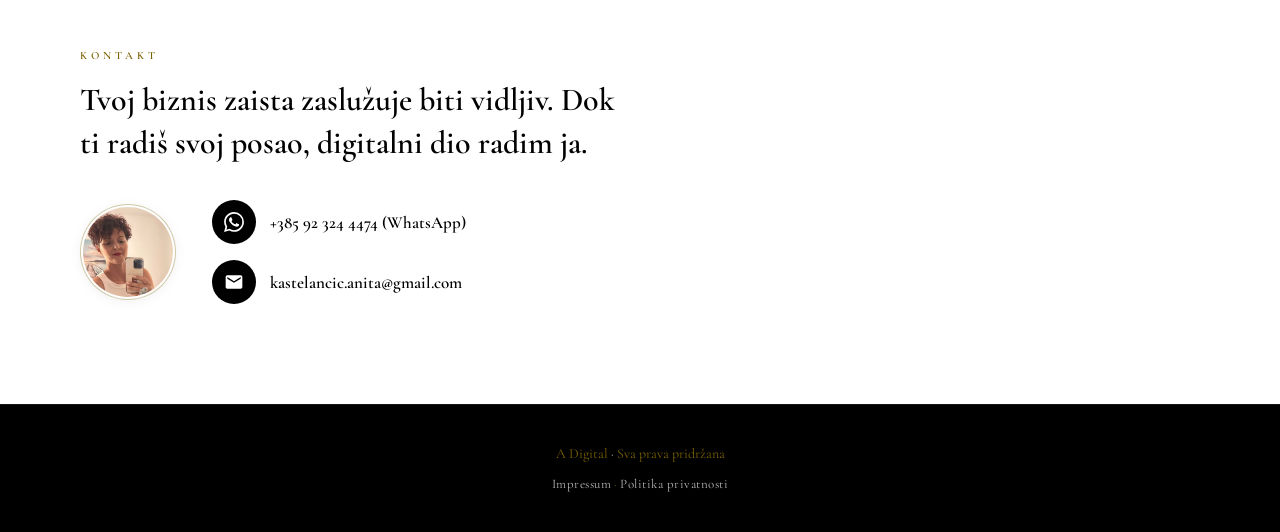
==== commit 1a4faf92: "Remove price-list links from the homepage while the list is offline. Co-authored-by: Cursor <cursora" ====
--- a/index.html
+++ b/index.html
@@ -145,7 +145,6 @@
 <body>
 
 <header class="site-header">
-  <a href="cjenik/" class="header-nav" data-en-href="pricing/" data-hr="Cjenik" data-en="Pricing">Cjenik</a>
   <a href="https://wa.me/385923244474?text=Zdravo!%20Zanima%20me%20suradnja%20s%20A%20Digital." data-en-href="https://wa.me/385923244474?text=Hello!%20I%27m%20interested%20in%20working%20with%20A%20Digital." target="_blank" class="header-wa">
     <svg viewBox="0 0 24 24" aria-hidden="true"><path d="M17.472 14.382c-.297-.149-1.758-.867-2.03-.967-.273-.099-.471-.148-.67.15-.197.297-.767.966-.94 1.164-.173.199-.347.223-.644.075-.297-.15-1.255-.463-2.39-1.475-.883-.788-1.48-1.761-1.653-2.059-.173-.297-.018-.458.13-.606.134-.133.298-.347.446-.52.149-.174.198-.298.298-.497.099-.198.05-.371-.025-.52-.075-.149-.669-1.612-.916-2.207-.242-.579-.487-.5-.669-.51-.173-.008-.371-.01-.57-.01-.198 0-.52.074-.792.372-.272.297-1.04 1.016-1.04 2.479 0 1.462 1.065 2.875 1.213 3.074.149.198 2.096 3.2 5.077 4.487.709.306 1.262.489 1.694.625.712.227 1.36.195 1.871.118.571-.085 1.758-.719 2.006-1.413.248-.694.248-1.289.173-1.413-.074-.124-.272-.198-.57-.347m-5.421 7.403h-.004a9.87 9.87 0 01-5.031-1.378l-.361-.214-3.741.982.998-3.648-.235-.374a9.86 9.86 0 01-1.51-5.26c.001-5.45 4.436-9.884 9.888-9.884 2.64 0 5.122 1.03 6.988 2.898a9.825 9.825 0 012.893 6.994c-.003 5.45-4.435 9.884-9.881 9.884m8.413-18.297A11.815 11.815 0 0012.05 0C5.495 0 .16 5.335.157 11.892c0 2.096.547 4.142 1.588 5.945L.057 24l6.305-1.654a11.882 11.882 0 005.683 1.448h.005c6.554 0 11.89-5.335 11.893-11.893a11.821 11.821 0 00-3.48-8.413z"/></svg>
     <span data-hr="Piši na WhatsApp" data-en="Message on WhatsApp">Piši na WhatsApp</span>
@@ -250,7 +249,6 @@
       </div>
     </div>
   </div>
-  <a href="cjenik/" data-en-href="pricing/" class="proof-link-btn" data-hr="Pogledaj cjenik" data-en="View pricing">Pogledaj cjenik</a>
 </section>
 
 <!-- PRIMJERI -->
@@ -268,7 +266,7 @@
       <p class="proof-tag" data-hr="Flyer" data-en="Flyer">Flyer</p>
       <h3 data-hr="A Digital" data-en="A Digital">A Digital</h3>
       <p class="proof-summary" data-hr="Elegantni flyer za tvoje usluge, prilagođen printanju u najboljoj kvaliteti." data-en="Elegant flyers for your services, ready to print in the highest quality.">Elegantni flyer za tvoje usluge, prilagođen printanju u najboljoj kvaliteti.</p>
-      <a href="https://canva.link/5xlq6pn8dlkwgjj" target="_blank" rel="noopener" class="proof-link-btn" data-hr="Prikaži projekt →" data-en="View project →">Prikaži projekt →</a>
+      <a href="adigital-flyer.pdf" target="_blank" rel="noopener" class="proof-link-btn" data-hr="Prikaži projekt →" data-en="View project →">Prikaži projekt →</a>
     </article>
   </div>
 </section>
@@ -323,8 +321,6 @@
 <footer>
   <p><span>A Digital</span> · <span data-hr="Sva prava pridržana" data-en="All rights reserved">Sva prava pridržana</span></p>
   <p class="footer-links">
-    <a href="cjenik/" data-en-href="pricing/" data-hr="Cjenik" data-en="Pricing">Cjenik</a>
-    <span aria-hidden="true"> · </span>
     <a href="impressum.html" data-hr="Impressum" data-en="Legal notice">Impressum</a>
     <span aria-hidden="true"> · </span>
     <a href="privatnost.html" data-hr="Politika privatnosti" data-en="Privacy policy">Politika privatnosti</a>
